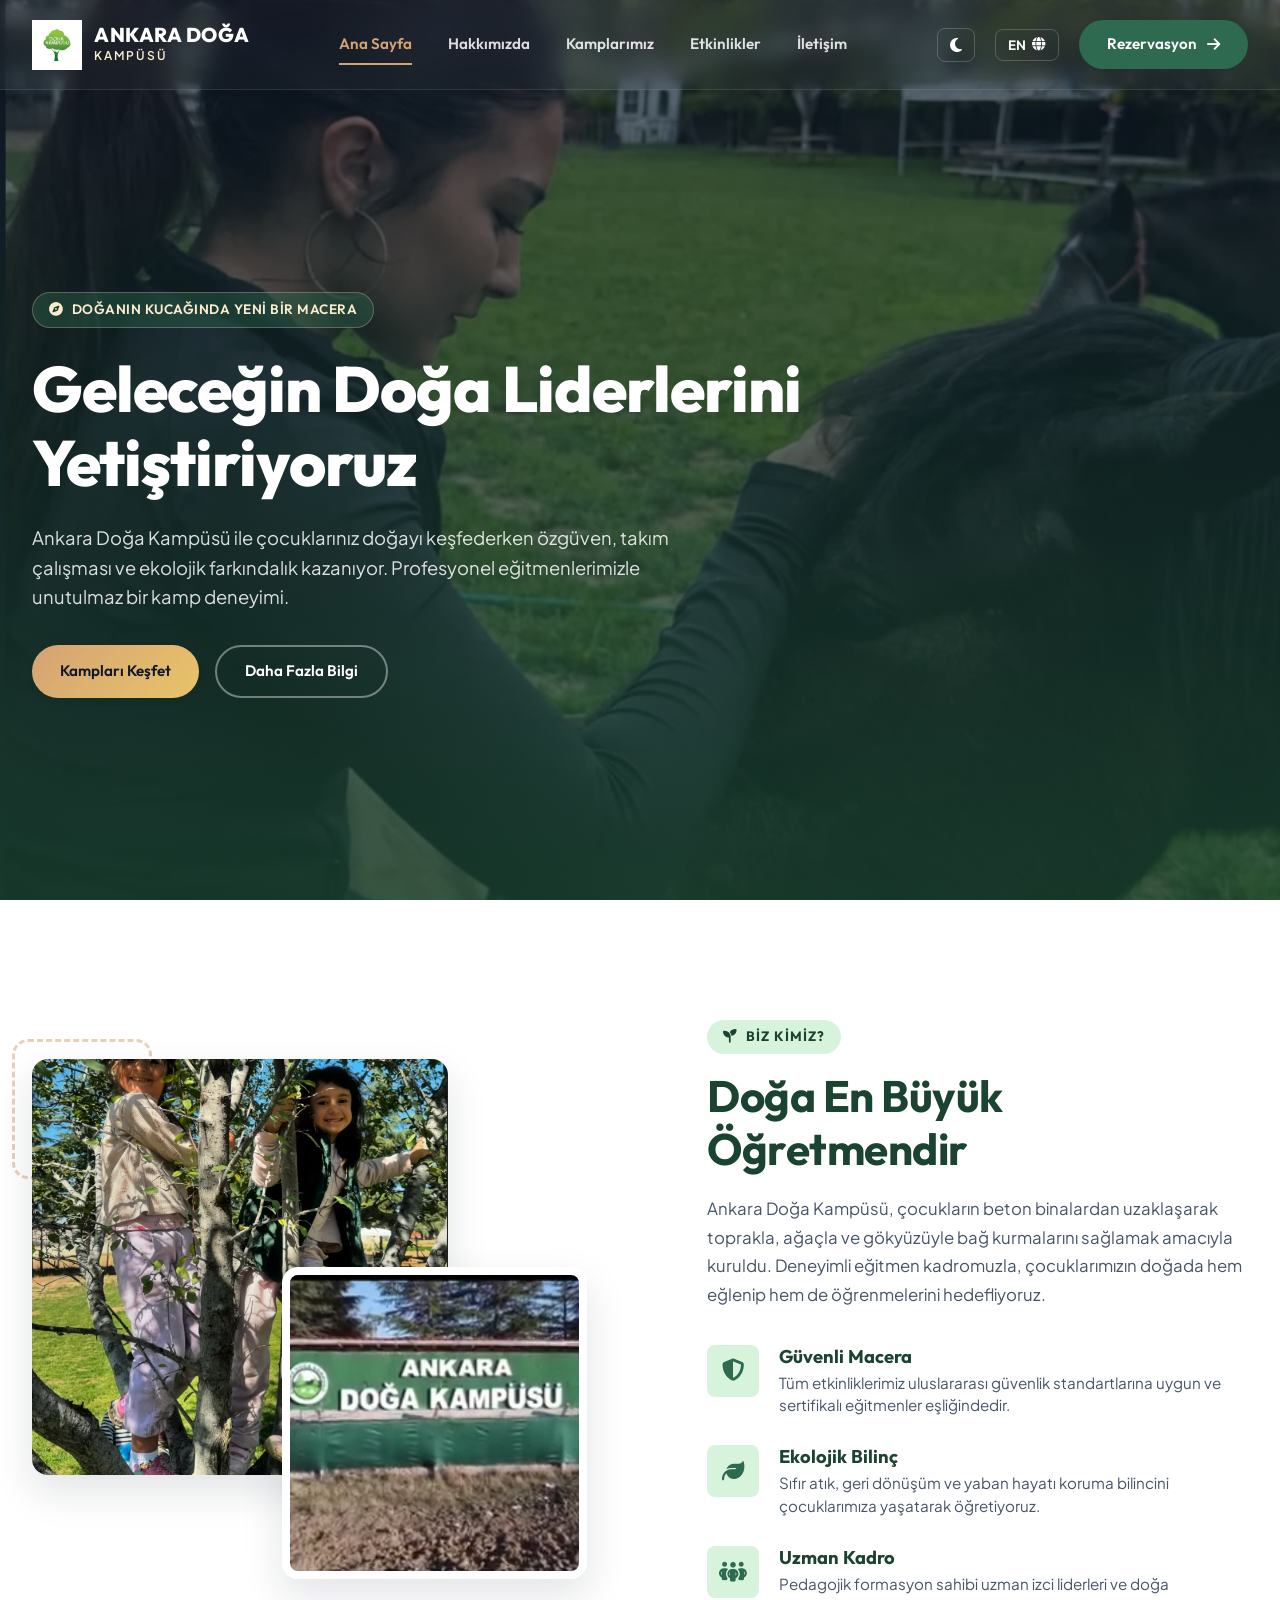
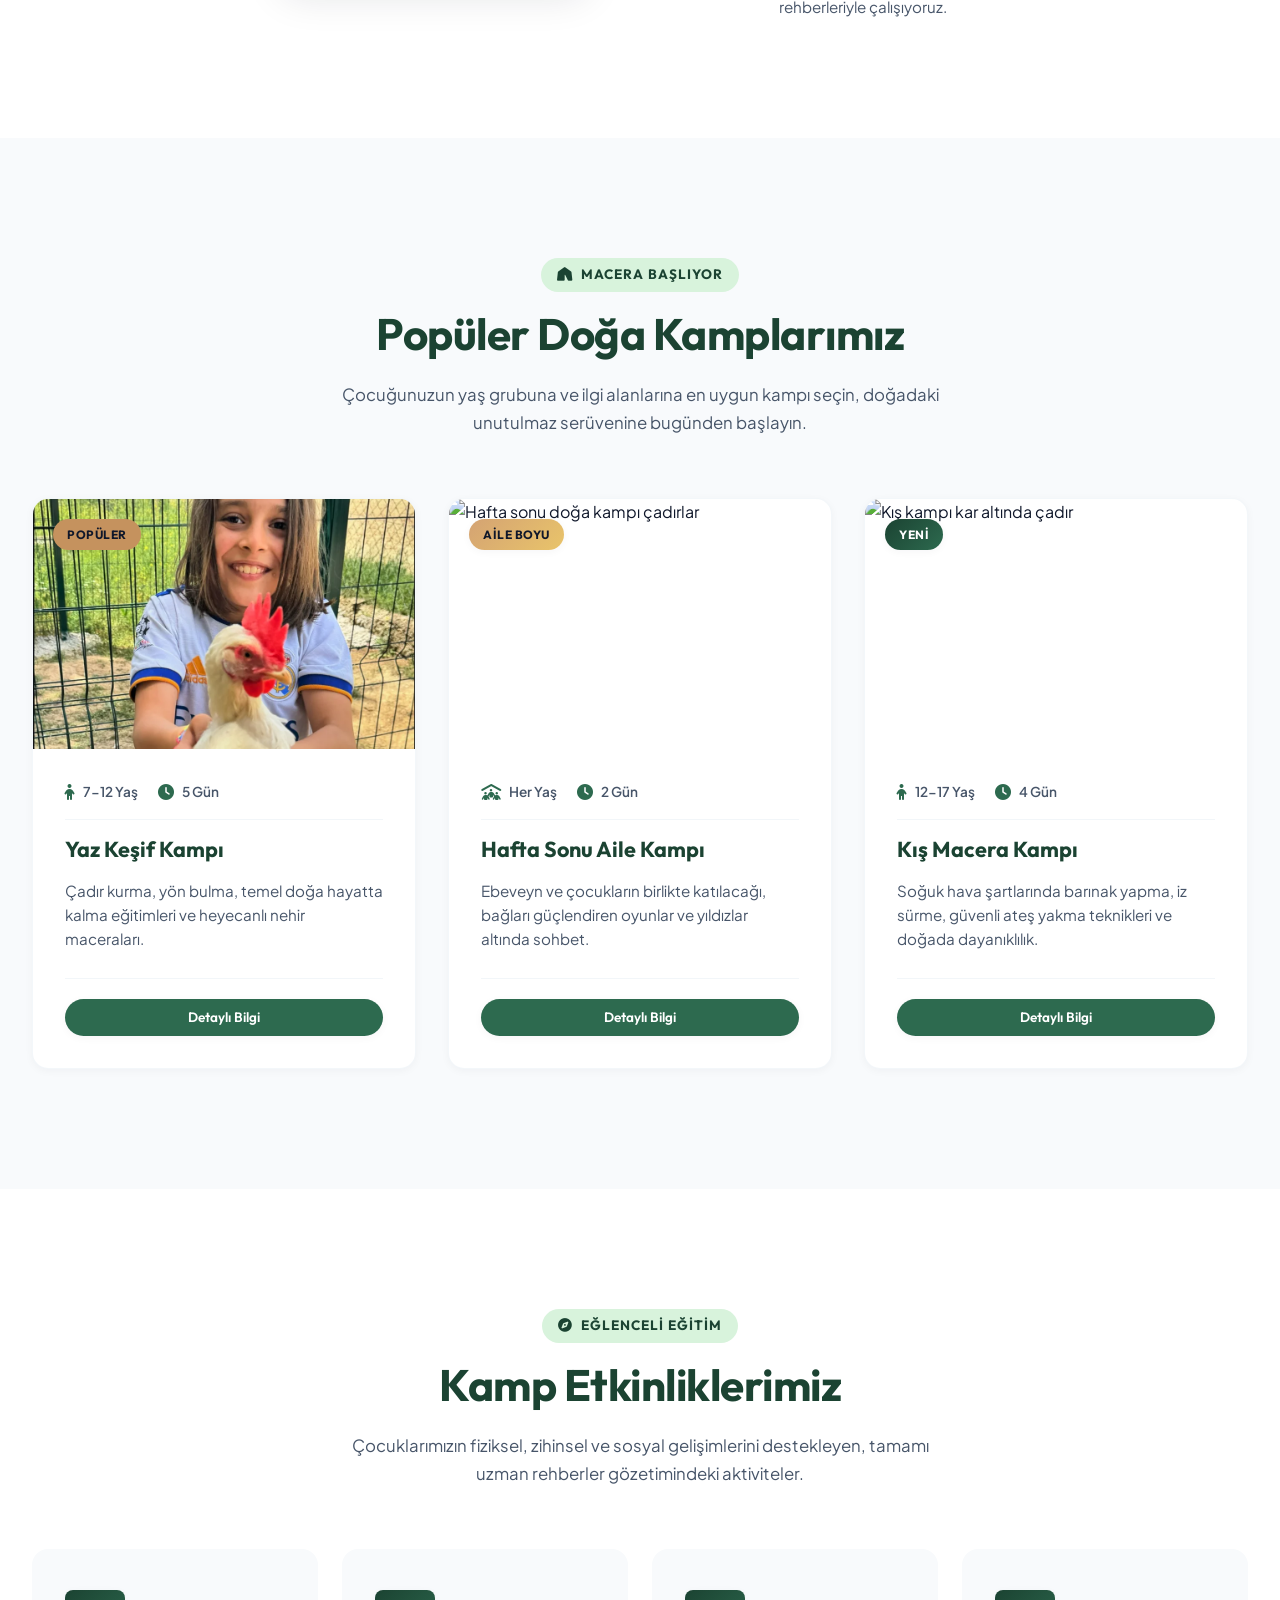
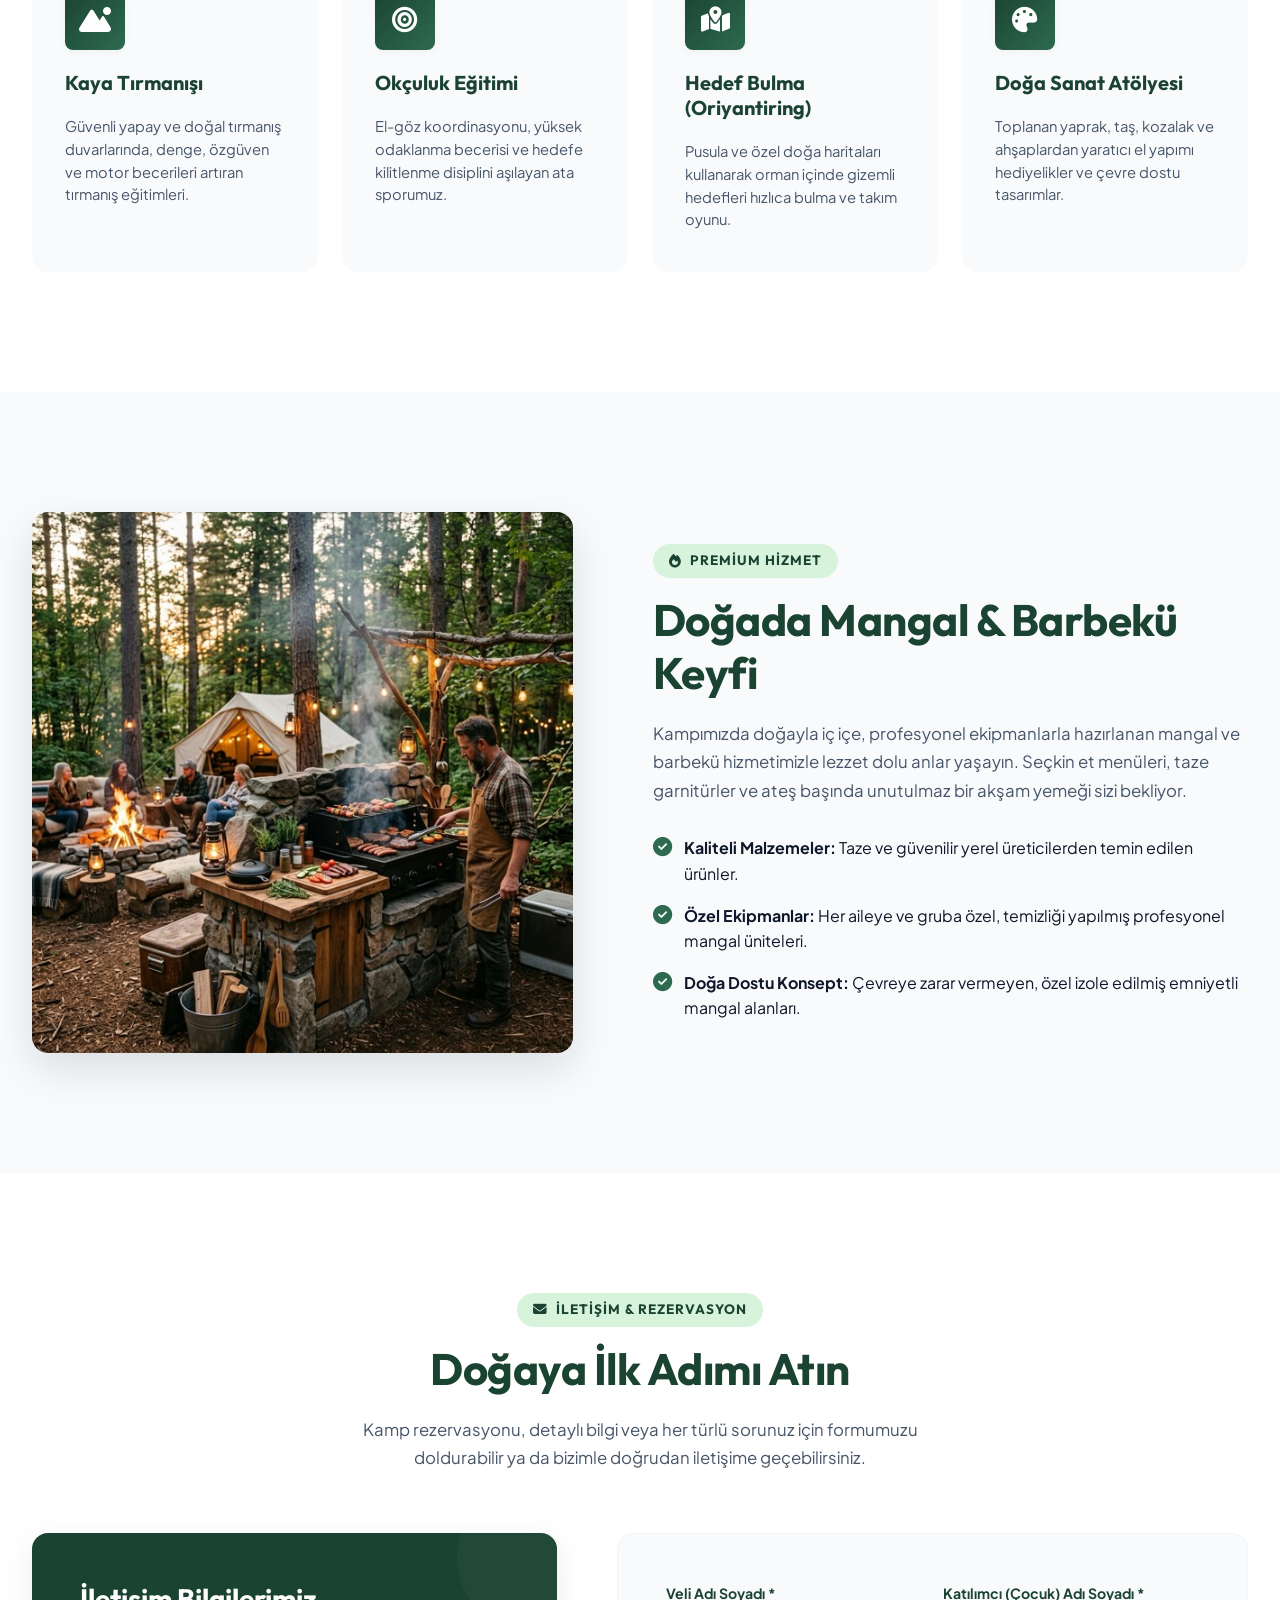
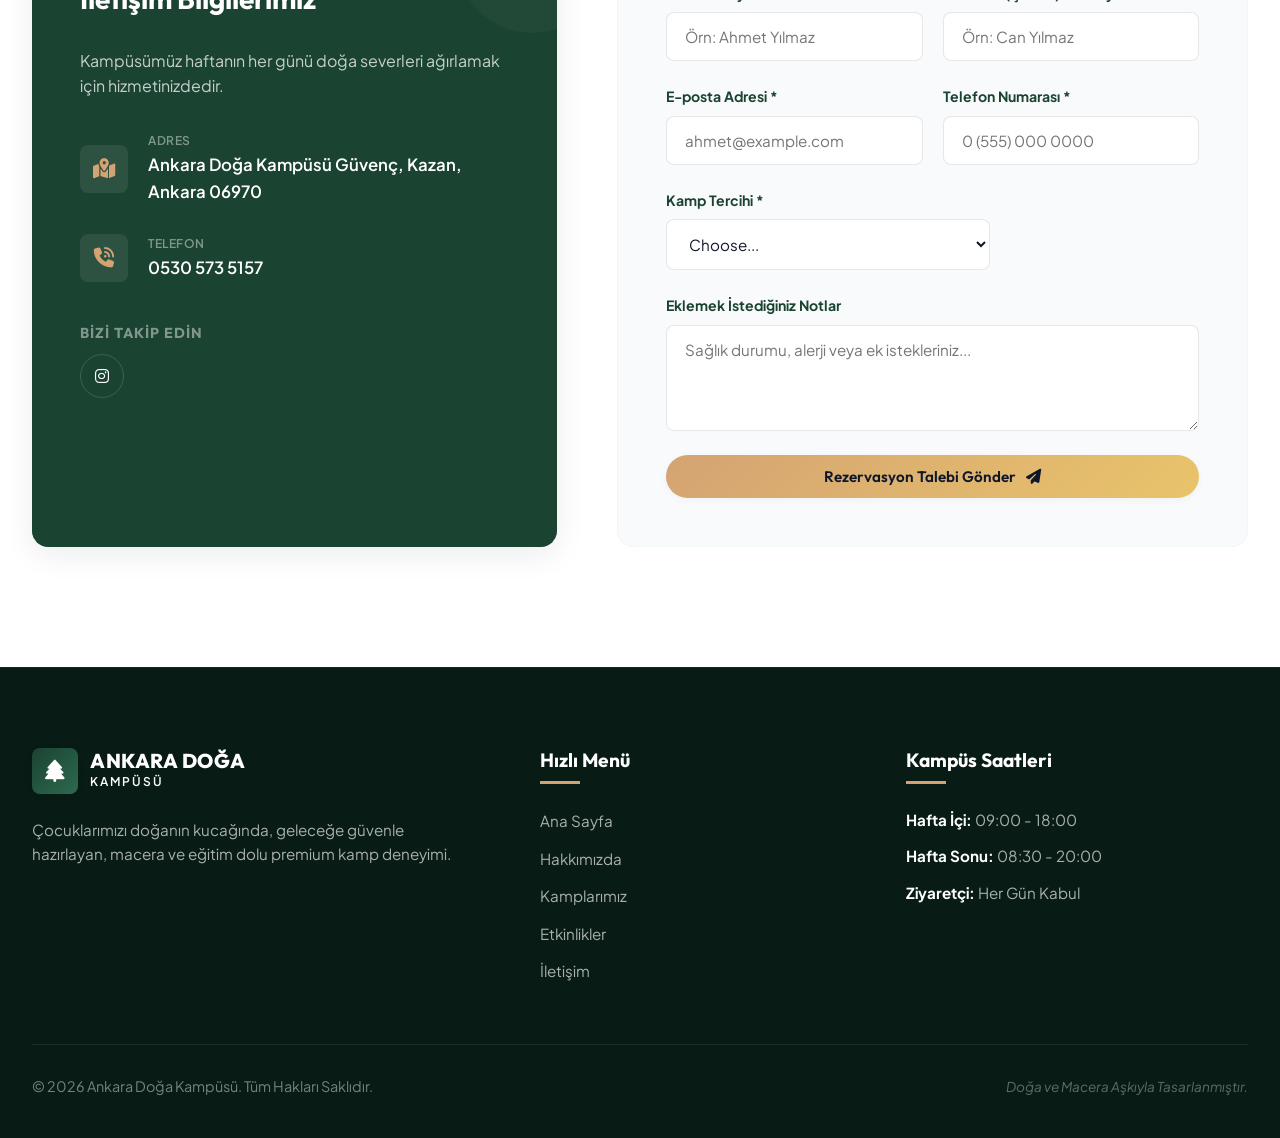
==== index.html @ e2c97460 "perf: render-blocking font/ikon kaynakları asenkron hale getirildi ve görseller optimize edildi" ====
<!DOCTYPE html>
<html lang="tr">
<head>
    <meta charset="UTF-8">
    <meta name="viewport" content="width=device-width, initial-scale=1.0">
    <meta name="description" content="Ankara Doğa Kampüsü - Doğayla iç içe, macera ve eğitim dolu kamp etkinlikleri. Doğa sevgisini keşfedin, unutulmaz anılar biriktirin.">
    
    <!-- Open Graph / Facebook -->
    <meta property="og:type" content="website">
    <meta property="og:url" content="https://ardaberkorak.github.io/ankaradogakampusu/">
    <meta property="og:title" content="Ankara Doğa Kampüsü | Doğanın Kucağında Macera ve Eğitim">
    <meta property="og:description" content="Ankara Doğa Kampüsü - Doğayla iç içe, macera ve eğitim dolu kamp etkinlikleri. Doğa sevgisini keşfedin, unutulmaz anılar biriktirin.">
    <meta property="og:image" content="https://ardaberkorak.github.io/ankaradogakampusu/images/hero-bg.png">

    <!-- Twitter -->
    <meta property="twitter:card" content="summary_large_image">
    <meta property="twitter:url" content="https://ardaberkorak.github.io/ankaradogakampusu/">
    <meta property="twitter:title" content="Ankara Doğa Kampüsü | Doğanın Kucağında Macera ve Eğitim">
    <meta property="twitter:description" content="Ankara Doğa Kampüsü - Doğayla iç içe, macera ve eğitim dolu kamp etkinlikleri. Doğa sevgisini keşfedin, unutulmaz anılar biriktirin.">
    <meta property="twitter:image" content="https://ardaberkorak.github.io/ankaradogakampusu/images/hero-bg.png">

    <title>Ankara Doğa Kampüsü | Doğanın Kucağında Macera ve Eğitim</title>
    <!-- Google Fonts -->
    <link rel="preconnect" href="https://fonts.googleapis.com">
    <link rel="preconnect" href="https://fonts.gstatic.com" crossorigin>
    <link rel="stylesheet" href="https://fonts.googleapis.com/css2?family=Outfit:wght@300;400;500;600;700;800&family=Plus+Jakarta+Sans:wght@300;400;500;600;700&display=swap" media="print" onload="this.media='all'">
    <!-- FontAwesome Icons -->
    <link rel="preconnect" href="https://cdnjs.cloudflare.com" crossorigin>
    <link rel="stylesheet" href="https://cdnjs.cloudflare.com/ajax/libs/font-awesome/6.4.0/css/all.min.css" media="print" onload="this.media='all'">
    <!-- Favicon -->
    <link rel="icon" type="image/png" href="images/image.png">
    <!-- LCP Image Preload -->
    <link rel="preload" href="images/hero-bg.webp" as="image" type="image/webp">
    <!-- Custom CSS -->
    <link rel="stylesheet" href="css/style.css">
    <!-- Custom JS -->
    <script src="js/main.js" defer></script>
</head>
<body>

    <!-- Header / Navigation -->
    <header class="main-header" id="main-header">
        <div class="container header-container">
            <a href="#" class="logo" id="header-logo">
                <img src="images/image.png" alt="Ankara Doğa Kampüsü" width="50" height="50" style="height: 50px; width: 50px;" loading="eager" fetchpriority="high">
                <div class="logo-text">
                    <span class="logo-title">ANKARA DOĞA</span>
                    <span class="logo-subtitle">KAMPÜSÜ</span>
                </div>
            </a>

            <nav class="nav-menu" id="nav-menu">
                <ul class="nav-list">
                    <li class="nav-item">
                        <a href="#home" class="nav-link active">
                            <span data-lang="tr">Ana Sayfa</span>
                            <span data-lang="en">Home</span>
                        </a>
                    </li>
                    <li class="nav-item">
                        <a href="#about" class="nav-link">
                            <span data-lang="tr">Hakkımızda</span>
                            <span data-lang="en">About Us</span>
                        </a>
                    </li>
                    <li class="nav-item">
                        <a href="#camps" class="nav-link">
                            <span data-lang="tr">Kamplarımız</span>
                            <span data-lang="en">Our Camps</span>
                        </a>
                    </li>
                    <li class="nav-item">
                        <a href="#activities" class="nav-link">
                            <span data-lang="tr">Etkinlikler</span>
                            <span data-lang="en">Activities</span>
                        </a>
                    </li>
                    <li class="nav-item">
                        <a href="#contact" class="nav-link">
                            <span data-lang="tr">İletişim</span>
                            <span data-lang="en">Contact</span>
                        </a>
                    </li>
                </ul>
            </nav>

            <div class="header-actions">
                <button class="dark-mode-btn" id="dark-mode-btn" aria-label="Karanlık Mod / Dark Mode">
                    <i class="fa-solid fa-moon" aria-hidden="true"></i>
                </button>
                <button class="lang-switch-btn" id="lang-switch-btn" aria-label="Dili Değiştir / Switch Language">
                    <span class="lang-text">TR</span>
                    <i class="fa-solid fa-globe" aria-hidden="true"></i>
                </button>
                <a href="#booking" class="btn btn-primary btn-header">
                    <span data-lang="tr">Rezervasyon</span>
                    <span data-lang="en">Book Now</span>
                    <i class="fa-solid fa-arrow-right" aria-hidden="true"></i>
                </a>
                <button class="hamburger-btn" id="hamburger-btn" aria-label="Menüyü Aç">
                    <span class="line line-1"></span>
                    <span class="line line-2"></span>
                    <span class="line line-3"></span>
                </button>
            </div>
        </div>
    </header>

    <!-- Mobile Navigation Overlay -->
    <div class="mobile-nav" id="mobile-nav">
        <ul class="mobile-nav-list">
            <li class="mobile-nav-item">
                <a href="#home" class="mobile-nav-link active">
                    <span data-lang="tr">Ana Sayfa</span>
                    <span data-lang="en">Home</span>
                </a>
            </li>
            <li class="mobile-nav-item">
                <a href="#about" class="mobile-nav-link">
                    <span data-lang="tr">Hakkımızda</span>
                    <span data-lang="en">About Us</span>
                </a>
            </li>
            <li class="mobile-nav-item">
                <a href="#camps" class="mobile-nav-link">
                    <span data-lang="tr">Kamplarımız</span>
                    <span data-lang="en">Our Camps</span>
                </a>
            </li>
            <li class="mobile-nav-item">
                <a href="#activities" class="mobile-nav-link">
                    <span data-lang="tr">Etkinlikler</span>
                    <span data-lang="en">Activities</span>
                </a>
            </li>
            <li class="mobile-nav-item">
                <a href="#contact" class="mobile-nav-link">
                    <span data-lang="tr">İletişim</span>
                    <span data-lang="en">Contact</span>
                </a>
            </li>
        </ul>
        <div class="mobile-nav-actions">
            <a href="#booking" class="btn btn-accent btn-full">
                <span data-lang="tr">Rezervasyon Yap</span>
                <span data-lang="en">Book a Spot</span>
            </a>
        </div>
    </div>

    <!-- Hero Section -->
    <section id="home" class="hero-showcase">
        <div class="hero-overlay"></div>
        <div class="container hero-container">
            <div class="hero-content">
                <span class="hero-badge">
                    <i class="fa-solid fa-compass" aria-hidden="true"></i>
                    <span data-lang="tr">Doğanın Kucağında Yeni Bir Macera</span>
                    <span data-lang="en">A New Adventure in the Heart of Nature</span>
                </span>
                <h1 class="hero-title">
                    <span data-lang="tr">Geleceğin Doğa Liderlerini Yetiştiriyoruz</span>
                    <span data-lang="en">Nurturing the Nature Leaders of Tomorrow</span>
                </h1>
                <p class="hero-desc">
                    <span data-lang="tr">Ankara Doğa Kampüsü ile çocuklarınız doğayı keşfederken özgüven, takım çalışması ve ekolojik farkındalık kazanıyor. Profesyonel eğitmenlerimizle unutulmaz bir kamp deneyimi.</span>
                    <span data-lang="en">With Ankara Nature Campus, your children build self-confidence, teamwork, and ecological awareness while exploring nature. An unforgettable experience with certified professional guides.</span>
                </p>
                <div class="hero-buttons">
                    <a href="#camps" class="btn btn-accent">
                        <span data-lang="tr">Kampları Keşfet</span>
                        <span data-lang="en">Explore Camps</span>
                    </a>
                    <a href="#about" class="btn btn-outline">
                        <span data-lang="tr">Daha Fazla Bilgi</span>
                        <span data-lang="en">Learn More</span>
                    </a>
                </div>
            </div>
        </div>
    </section>

    <!-- About Section -->
    <section id="about" class="about-section">
        <div class="container about-container">
            <div class="about-grid">
                <!-- Column 1: Image Mosaic -->
                <div class="about-images-col">
                    <div class="image-mosaic">
                        <div class="mosaic-item main-img-wrapper">
                            <img src="images/about-main.webp" alt="Doğada keşif yapan çocuklar" class="mosaic-img main-img" width="727" height="909" loading="lazy">
                        </div>
                        <div class="mosaic-item sub-img-wrapper">
                            <img src="images/about-sub.webp" alt="Ormanda kamp çadırı" class="mosaic-img sub-img" width="511" height="292" loading="lazy">
                        </div>
                        <div class="deco-box"></div>
                    </div>
                </div>

                <!-- Column 2: Rich Content -->
                <div class="about-content-col">
                    <span class="section-badge">
                        <i class="fa-solid fa-seedling" aria-hidden="true"></i>
                        <span data-lang="tr">Biz Kimiz?</span>
                        <span data-lang="en">Who Are We?</span>
                    </span>
                    <h2 class="section-title">
                        <span data-lang="tr">Doğa En Büyük Öğretmendir</span>
                        <span data-lang="en">Nature is the Greatest Teacher</span>
                    </h2>
                    <p class="section-desc">
                        <span data-lang="tr">Ankara Doğa Kampüsü, çocukların beton binalardan uzaklaşarak toprakla, ağaçla ve gökyüzüyle bağ kurmalarını sağlamak amacıyla kuruldu. Deneyimli eğitmen kadromuzla, çocuklarımızın doğada hem eğlenip hem de öğrenmelerini hedefliyoruz.</span>
                        <span data-lang="en">Ankara Nature Campus was established to enable children to escape concrete buildings and build a deep connection with soil, trees, and the open sky. With our highly experienced instructors, we aim for children to learn and have fun in nature.</span>
                    </p>

                    <!-- Features Grid -->
                    <div class="about-features">
                        <div class="feature-item">
                            <div class="feature-icon">
                                <i class="fa-solid fa-shield-halved" aria-hidden="true"></i>
                            </div>
                            <div class="feature-text">
                                <h3 class="feature-title">
                                    <span data-lang="tr">Güvenli Macera</span>
                                    <span data-lang="en">Safe Adventure</span>
                                </h3>
                                <p class="feature-desc">
                                    <span data-lang="tr">Tüm etkinliklerimiz uluslararası güvenlik standartlarına uygun ve sertifikalı eğitmenler eşliğindedir.</span>
                                    <span data-lang="en">All our activities comply with international safety standards under certified instructors.</span>
                                </p>
                            </div>
                        </div>

                        <div class="feature-item">
                            <div class="feature-icon">
                                <i class="fa-solid fa-leaf" aria-hidden="true"></i>
                            </div>
                            <div class="feature-text">
                                <h3 class="feature-title">
                                    <span data-lang="tr">Ekolojik Bilinç</span>
                                    <span data-lang="en">Eco-Awareness</span>
                                </h3>
                                <p class="feature-desc">
                                    <span data-lang="tr">Sıfır atık, geri dönüşüm ve yaban hayatı koruma bilincini çocuklarımıza yaşatarak öğretiyoruz.</span>
                                    <span data-lang="en">We teach zero waste, recycling, and wildlife protection through hands-on practical lessons.</span>
                                </p>
                            </div>
                        </div>

                        <div class="feature-item">
                            <div class="feature-icon">
                                <i class="fa-solid fa-people-group" aria-hidden="true"></i>
                            </div>
                            <div class="feature-text">
                                <h3 class="feature-title">
                                    <span data-lang="tr">Uzman Kadro</span>
                                    <span data-lang="en">Expert Team</span>
                                </h3>
                                <p class="feature-desc">
                                    <span data-lang="tr">Pedagojik formasyon sahibi uzman izci liderleri ve doğa rehberleriyle çalışıyoruz.</span>
                                    <span data-lang="en">We work with expert scout leaders and nature guides possessing pedagogical training.</span>
                                </p>
                            </div>
                        </div>
                    </div>
                </div>
            </div>
        </div>
    </section>

    <!-- Camps Section -->
    <section id="camps" class="camps-section">
        <div class="container">
            <div class="section-header text-center">
                <span class="section-badge">
                    <i class="fa-solid fa-tent" aria-hidden="true"></i>
                    <span data-lang="tr">Macera Başlıyor</span>
                    <span data-lang="en">Adventure Awaits</span>
                </span>
                <h2 class="section-title">
                    <span data-lang="tr">Popüler Doğa Kamplarımız</span>
                    <span data-lang="en">Our Popular Nature Camps</span>
                </h2>
                <p class="section-desc max-600">
                    <span data-lang="tr">Çocuğunuzun yaş grubuna ve ilgi alanlarına en uygun kampı seçin, doğadaki unutulmaz serüvenine bugünden başlayın.</span>
                    <span data-lang="en">Select the perfect camp suitable for your child's age group and interests, and let their unforgettable wilderness adventure begin today.</span>
                </p>
            </div>

            <div class="camps-grid">
                <!-- Card 1: Yaz Kampı -->
                <div class="camp-card">
                    <div class="camp-img-wrapper">
                        <img src="images/camp-summer.webp" alt="Yaz Kampı Ateş Başında Çocuklar" class="camp-img" width="914" height="913" loading="lazy">
                        <span class="camp-badge">
                            <span data-lang="tr">Popüler</span>
                            <span data-lang="en">Popular</span>
                        </span>
                    </div>
                    <div class="camp-body">
                        <div class="camp-meta">
                            <span class="camp-meta-item">
                                <i class="fa-solid fa-child" aria-hidden="true"></i>
                                <span data-lang="tr">7-12 Yaş</span>
                                <span data-lang="en">Ages 7-12</span>
                            </span>
                            <span class="camp-meta-item">
                                <i class="fa-solid fa-clock" aria-hidden="true"></i>
                                <span data-lang="tr">5 Gün</span>
                                <span data-lang="en">5 Days</span>
                            </span>
                        </div>
                        <h3 class="camp-title">
                            <span data-lang="tr">Yaz Keşif Kampı</span>
                            <span data-lang="en">Summer Discovery Camp</span>
                        </h3>
                        <p class="camp-text">
                            <span data-lang="tr">Çadır kurma, yön bulma, temel doğa hayatta kalma eğitimleri ve heyecanlı nehir maceraları.</span>
                            <span data-lang="en">Pitching tents, navigation, basic survival training, and exciting river adventures in the wild.</span>
                        </p>
                        <div class="camp-footer">
                            <a href="#booking" class="btn btn-primary btn-sm">
                                <span data-lang="tr">Detaylı Bilgi</span>
                                <span data-lang="en">Get Details</span>
                            </a>
                        </div>
                    </div>
                </div>

                <!-- Card 2: Hafta Sonu Aile Kampı -->
                <div class="camp-card">
                    <div class="camp-img-wrapper">
                        <img src="https://images.unsplash.com/photo-1537905569824-f89f14cceb68?auto=format&fit=crop&w=600&q=80" alt="Hafta sonu doğa kampı çadırlar" class="camp-img" width="600" height="400" loading="lazy">
                        <span class="camp-badge bg-accent-tag">
                            <span data-lang="tr">Aile Boyu</span>
                            <span data-lang="en">Family</span>
                        </span>
                    </div>
                    <div class="camp-body">
                        <div class="camp-meta">
                            <span class="camp-meta-item">
                                <i class="fa-solid fa-people-roof" aria-hidden="true"></i>
                                <span data-lang="tr">Her Yaş</span>
                                <span data-lang="en">All Ages</span>
                            </span>
                            <span class="camp-meta-item">
                                <i class="fa-solid fa-clock" aria-hidden="true"></i>
                                <span data-lang="tr">2 Gün</span>
                                <span data-lang="en">2 Days</span>
                            </span>
                        </div>
                        <h3 class="camp-title">
                            <span data-lang="tr">Hafta Sonu Aile Kampı</span>
                            <span data-lang="en">Weekend Family Camp</span>
                        </h3>
                        <p class="camp-text">
                            <span data-lang="tr">Ebeveyn ve çocukların birlikte katılacağı, bağları güçlendiren oyunlar ve yıldızlar altında sohbet.</span>
                            <span data-lang="en">Parent-child shared activities, relationship-strengthening games, and storytelling under the starry sky.</span>
                        </p>
                        <div class="camp-footer">
                            <a href="#booking" class="btn btn-primary btn-sm">
                                <span data-lang="tr">Detaylı Bilgi</span>
                                <span data-lang="en">Get Details</span>
                            </a>
                        </div>
                    </div>
                </div>

                <!-- Card 3: Kış Macera Kampı -->
                <div class="camp-card">
                    <div class="camp-img-wrapper">
                        <img src="https://images.unsplash.com/photo-1482862549707-f63cb32c5fd9?auto=format&fit=crop&w=600&q=80" alt="Kış kampı kar altında çadır" class="camp-img" width="600" height="400" loading="lazy">
                        <span class="camp-badge bg-primary-tag">
                            <span data-lang="tr">Yeni</span>
                            <span data-lang="en">New</span>
                        </span>
                    </div>
                    <div class="camp-body">
                        <div class="camp-meta">
                            <span class="camp-meta-item">
                                <i class="fa-solid fa-child" aria-hidden="true"></i>
                                <span data-lang="tr">12-17 Yaş</span>
                                <span data-lang="en">Ages 12-17</span>
                            </span>
                            <span class="camp-meta-item">
                                <i class="fa-solid fa-clock" aria-hidden="true"></i>
                                <span data-lang="tr">4 Gün</span>
                                <span data-lang="en">4 Days</span>
                            </span>
                        </div>
                        <h3 class="camp-title">
                            <span data-lang="tr">Kış Macera Kampı</span>
                            <span data-lang="en">Winter Adventure Camp</span>
                        </h3>
                        <p class="camp-text">
                            <span data-lang="tr">Soğuk hava şartlarında barınak yapma, iz sürme, güvenli ateş yakma teknikleri ve doğada dayanıklılık.</span>
                            <span data-lang="en">Shelter building in cold weather, tracking, winter firecraft, and wilderness resilience training.</span>
                        </p>
                        <div class="camp-footer">
                            <a href="#booking" class="btn btn-primary btn-sm">
                                <span data-lang="tr">Detaylı Bilgi</span>
                                <span data-lang="en">Get Details</span>
                            </a>
                        </div>
                    </div>
                </div>
            </div>
        </div>
    </section>

    <!-- Activities Section -->
    <section id="activities" class="activities-section">
        <div class="container">
            <div class="section-header text-center">
                <span class="section-badge">
                    <i class="fa-solid fa-compass" aria-hidden="true"></i>
                    <span data-lang="tr">Eğlenceli Eğitim</span>
                    <span data-lang="en">Fun Education</span>
                </span>
                <h2 class="section-title">
                    <span data-lang="tr">Kamp Etkinliklerimiz</span>
                    <span data-lang="en">Our Camp Activities</span>
                </h2>
                <p class="section-desc max-600">
                    <span data-lang="tr">Çocuklarımızın fiziksel, zihinsel ve sosyal gelişimlerini destekleyen, tamamı uzman rehberler gözetimindeki aktiviteler.</span>
                    <span data-lang="en">Activities designed to support physical, mental, and social development of children, all under the guidance of expert leaders.</span>
                </p>
            </div>

            <div class="activities-grid">
                <!-- Activity 1 -->
                <div class="activity-card">
                    <div class="activity-icon">
                        <i class="fa-solid fa-mountain-sun" aria-hidden="true"></i>
                    </div>
                    <h3 class="activity-title">
                        <span data-lang="tr">Kaya Tırmanışı</span>
                        <span data-lang="en">Rock Climbing</span>
                    </h3>
                    <p class="activity-text">
                        <span data-lang="tr">Güvenli yapay ve doğal tırmanış duvarlarında, denge, özgüven ve motor becerileri artıran tırmanış eğitimleri.</span>
                        <span data-lang="en">Climbing trainings on safe artificial and natural rock walls that build balance, self-confidence, and motor skills.</span>
                    </p>
                </div>

                <!-- Activity 2 -->
                <div class="activity-card">
                    <div class="activity-icon">
                        <i class="fa-solid fa-bullseye" aria-hidden="true"></i>
                    </div>
                    <h3 class="activity-title">
                        <span data-lang="tr">Okçuluk Eğitimi</span>
                        <span data-lang="en">Archery Training</span>
                    </h3>
                    <p class="activity-text">
                        <span data-lang="tr">El-göz koordinasyonu, yüksek odaklanma becerisi ve hedefe kilitlenme disiplini aşılayan ata sporumuz.</span>
                        <span data-lang="en">Nurturing eye-hand coordination, peak concentration, and target-focus discipline with our traditional sport.</span>
                    </p>
                </div>

                <!-- Activity 3 -->
                <div class="activity-card">
                    <div class="activity-icon">
                        <i class="fa-solid fa-map-location-dot" aria-hidden="true"></i>
                    </div>
                    <h3 class="activity-title">
                        <span data-lang="tr">Hedef Bulma (Oriyantiring)</span>
                        <span data-lang="en">Orienteering Navigation</span>
                    </h3>
                    <p class="activity-text">
                        <span data-lang="tr">Pusula ve özel doğa haritaları kullanarak orman içinde gizemli hedefleri hızlıca bulma ve takım oyunu.</span>
                        <span data-lang="en">Finding hidden waypoints in the forest quickly using custom topographic maps, compass, and teamwork.</span>
                    </p>
                </div>

                <!-- Activity 4 -->
                <div class="activity-card">
                    <div class="activity-icon">
                        <i class="fa-solid fa-palette" aria-hidden="true"></i>
                    </div>
                    <h3 class="activity-title">
                        <span data-lang="tr">Doğa Sanat Atölyesi</span>
                        <span data-lang="en">Nature Art Studio</span>
                    </h3>
                    <p class="activity-text">
                        <span data-lang="tr">Toplanan yaprak, taş, kozalak ve ahşaplardan yaratıcı el yapımı hediyelikler ve çevre dostu tasarımlar.</span>
                        <span data-lang="en">Creating beautiful and environmentally friendly designs from collected leaves, stones, twigs, and wood pieces.</span>
                    </p>
                </div>
            </div>
        </div>
    </section>

    <!-- BBQ Section -->
    <section id="bbq" class="bbq-section">
        <div class="container bbq-container">
            <div class="bbq-grid">
                <!-- Column 1: Image -->
                <div class="bbq-image-col">
                    <div class="bbq-image-wrapper">
                        <img src="images/mangal-hizmeti.jpg" alt="Doğada Mangal Keyfi" class="bbq-img" width="600" height="600" loading="lazy">
                    </div>
                </div>

                <!-- Column 2: Content -->
                <div class="bbq-content-col">
                    <span class="section-badge">
                        <i class="fa-solid fa-fire" aria-hidden="true"></i>
                        <span data-lang="tr">Premium Hizmet</span>
                        <span data-lang="en">Premium Service</span>
                    </span>
                    <h2 class="section-title">
                        <span data-lang="tr">Doğada Mangal & Barbekü Keyfi</span>
                        <span data-lang="en">Barbecue & Grill in Nature</span>
                    </h2>
                    <p class="section-desc">
                        <span data-lang="tr">Kampımızda doğayla iç içe, profesyonel ekipmanlarla hazırlanan mangal ve barbekü hizmetimizle lezzet dolu anlar yaşayın. Seçkin et menüleri, taze garnitürler ve ateş başında unutulmaz bir akşam yemeği sizi bekliyor.</span>
                        <span data-lang="en">Experience delicious moments in our camp with our barbecue service prepared with professional equipment in touch with nature. Premium meat menus, fresh side dishes, and an unforgettable dinner by the campfire await you.</span>
                    </p>

                    <div class="bbq-features">
                        <div class="bbq-feature-item">
                            <i class="fa-solid fa-circle-check" aria-hidden="true"></i>
                            <span>
                                <strong data-lang="tr">Kaliteli Malzemeler:</strong>
                                <span data-lang="tr"> Taze ve güvenilir yerel üreticilerden temin edilen ürünler.</span>
                                <strong data-lang="en">Premium Ingredients:</strong>
                                <span data-lang="en"> Products sourced from fresh and trusted local producers.</span>
                            </span>
                        </div>
                        <div class="bbq-feature-item">
                            <i class="fa-solid fa-circle-check" aria-hidden="true"></i>
                            <span>
                                <strong data-lang="tr">Özel Ekipmanlar:</strong>
                                <span data-lang="tr"> Her aileye ve gruba özel, temizliği yapılmış profesyonel mangal üniteleri.</span>
                                <strong data-lang="en">Professional Equipment:</strong>
                                <span data-lang="en"> Cleaned, professional barbecue units special for each family/group.</span>
                            </span>
                        </div>
                        <div class="bbq-feature-item">
                            <i class="fa-solid fa-circle-check" aria-hidden="true"></i>
                            <span>
                                <strong data-lang="tr">Doğa Dostu Konsept:</strong>
                                <span data-lang="tr"> Çevreye zarar vermeyen, özel izole edilmiş emniyetli mangal alanları.</span>
                                <strong data-lang="en">Eco-Friendly Concept:</strong>
                                <span data-lang="en"> Environmentally friendly, specially isolated and safe barbecue areas.</span>
                            </span>
                        </div>
                    </div>
                </div>
            </div>
        </div>
    </section>

    <!-- Contact / Booking Section -->
    <section id="contact" class="contact-section">
        <div class="container">
            <div class="section-header text-center">
                <span class="section-badge">
                    <i class="fa-solid fa-envelope" aria-hidden="true"></i>
                    <span data-lang="tr">İletişim & Rezervasyon</span>
                    <span data-lang="en">Contact & Booking</span>
                </span>
                <h2 class="section-title">
                    <span data-lang="tr">Doğaya İlk Adımı Atın</span>
                    <span data-lang="en">Take Your First Step Into Nature</span>
                </h2>
                <p class="section-desc max-600">
                    <span data-lang="tr">Kamp rezervasyonu, detaylı bilgi veya her türlü sorunuz için formumuzu doldurabilir ya da bizimle doğrudan iletişime geçebilirsiniz.</span>
                    <span data-lang="en">Fill out our form for camp booking, detailed inquiries, or any questions, or reach out to us directly.</span>
                </p>
            </div>

            <div class="contact-grid" id="booking">
                <!-- Column 1: Info Box -->
                <div class="contact-info-col">
                    <div class="info-card">
                        <h3 class="info-card-title">
                            <span data-lang="tr">İletişim Bilgilerimiz</span>
                            <span data-lang="en">Contact Information</span>
                        </h3>
                        <p class="info-card-desc">
                            <span data-lang="tr">Kampüsümüz haftanın her günü doğa severleri ağırlamak için hizmetinizdedir.</span>
                            <span data-lang="en">Our campus is open every day of the week to welcome nature lovers.</span>
                        </p>

                        <div class="info-list">
                            <div class="info-item">
                                <div class="info-icon">
                                    <i class="fa-solid fa-map-location-dot" aria-hidden="true"></i>
                                </div>
                                <div class="info-text">
                                    <span class="info-label">
                                        <span data-lang="tr">Adres</span>
                                        <span data-lang="en">Address</span>
                                    </span>
                                    <span class="info-value">Ankara Doğa Kampüsü Güvenç, Kazan, Ankara 06970</span>
                                </div>
                            </div>

                            <div class="info-item">
                                <div class="info-icon">
                                    <i class="fa-solid fa-phone-volume" aria-hidden="true"></i>
                                </div>
                                <div class="info-text">
                                    <span class="info-label">
                                        <span data-lang="tr">Telefon</span>
                                        <span data-lang="en">Phone</span>
                                    </span>
                                    <a href="tel:+905305735157" class="info-value">0530 573 5157</a>
                                </div>
                            </div>
                        </div>

                        <!-- Social Media -->
                        <div class="social-links-wrapper">
                            <h4 class="social-title">
                                <span data-lang="tr">Bizi Takip Edin</span>
                                <span data-lang="en">Follow Us</span>
                            </h4>
                            <div class="social-links">
                                <a href="https://www.instagram.com/ankaradogakampusu" target="_blank" rel="noopener noreferrer" class="social-link" aria-label="Instagram"><i class="fa-brands fa-instagram" aria-hidden="true"></i></a>
                            </div>
                        </div>
                    </div>
                </div>

                <!-- Column 2: Working Web3Forms / Formspree Form -->
                <div class="contact-form-col">
                    <form action="https://formspree.io/f/mdajjwow" method="POST" class="booking-form" id="booking-form">
                        <!-- Formspree Redirect to Success Page -->
                        <input type="hidden" name="_next" value="https://ardaberkorak.github.io/ankaradogakampusu/success.html">
                        
                        <div class="form-row">
                            <div class="form-group">
                                <label for="parent_name">
                                    <span data-lang="tr">Veli Adı Soyadı *</span>
                                    <span data-lang="en">Parent's Full Name *</span>
                                </label>
                                <input type="text" id="parent_name" name="parent_name" required placeholder="Örn: Ahmet Yılmaz">
                            </div>
                            <div class="form-group">
                                <label for="child_name">
                                    <span data-lang="tr">Katılımcı (Çocuk) Adı Soyadı *</span>
                                    <span data-lang="en">Participant (Child) Name *</span>
                                </label>
                                <input type="text" id="child_name" name="child_name" required placeholder="Örn: Can Yılmaz">
                            </div>
                        </div>

                        <div class="form-row">
                            <div class="form-group">
                                <label for="email">
                                    <span data-lang="tr">E-posta Adresi *</span>
                                    <span data-lang="en">Email Address *</span>
                                </label>
                                <input type="email" id="email" name="email" required placeholder="ahmet@example.com">
                            </div>
                            <div class="form-group">
                                <label for="phone">
                                    <span data-lang="tr">Telefon Numarası *</span>
                                    <span data-lang="en">Phone Number *</span>
                                </label>
                                <input type="tel" id="phone" name="phone" required placeholder="0 (555) 000 0000">
                            </div>
                        </div>

                        <div class="form-row">
                            <div class="form-group">
                                <label for="camp_select">
                                    <span data-lang="tr">Kamp Tercihi *</span>
                                    <span data-lang="en">Select Camp *</span>
                                </label>
                                <select id="camp_select" name="camp_select" required>
                                    <option value="" disabled selected data-lang="tr">Seçiniz...</option>
                                    <option value="" disabled selected data-lang="en">Choose...</option>
                                    <option value="yaz-kampi" data-lang="tr">Yaz Keşif Kampı (7-12 Yaş)</option>
                                    <option value="yaz-kampi" data-lang="en">Summer Discovery Camp (Ages 7-12)</option>
                                    <option value="aile-kampi" data-lang="tr">Hafta Sonu Aile Kampı (Her Yaş)</option>
                                    <option value="aile-kampi" data-lang="en">Weekend Family Camp (All Ages)</option>
                                    <option value="kis-kampi" data-lang="tr">Kış Macera Kampı (12-17 Yaş)</option>
                                    <option value="kis-kampi" data-lang="en">Winter Adventure Camp (Ages 12-17)</option>
                                    <option value="mangal-hizmeti" data-lang="tr">Mangal & Barbekü Hizmeti</option>
                                    <option value="mangal-hizmeti" data-lang="en">Barbecue & Grill Service</option>
                                </select>
                            </div>
                        </div>

                        <div class="form-group">
                            <label for="message">
                                <span data-lang="tr">Eklemek İstediğiniz Notlar</span>
                                <span data-lang="en">Additional Notes</span>
                            </label>
                            <textarea id="message" name="message" rows="4" placeholder="Sağlık durumu, alerji veya ek istekleriniz..."></textarea>
                        </div>

                        <button type="submit" class="btn btn-accent btn-full">
                            <span data-lang="tr">Rezervasyon Talebi Gönder</span>
                            <span data-lang="en">Submit Booking Request</span>
                            <i class="fa-solid fa-paper-plane" aria-hidden="true"></i>
                        </button>
                    </form>
                </div>
            </div>
        </div>
    </section>

    <!-- Footer -->
    <footer class="main-footer">
        <div class="container footer-container">
            <div class="footer-grid">
                <!-- Col 1: About -->
                <div class="footer-col brand-col">
                    <a href="#" class="logo footer-logo">
                        <div class="logo-icon">
                            <i class="fa-solid fa-tree" aria-hidden="true"></i>
                        </div>
                        <div class="logo-text">
                            <span class="logo-title">ANKARA DOĞA</span>
                            <span class="logo-subtitle">KAMPÜSÜ</span>
                        </div>
                    </a>
                    <p class="footer-desc">
                        <span data-lang="tr">Çocuklarımızı doğanın kucağında, geleceğe güvenle hazırlayan, macera ve eğitim dolu premium kamp deneyimi.</span>
                        <span data-lang="en">Premium camp experience filled with adventure and education, preparing children for the future in the heart of nature.</span>
                    </p>
                </div>

                <!-- Col 2: Navigation -->
                <div class="footer-col links-col">
                    <h4 class="footer-title">
                        <span data-lang="tr">Hızlı Menü</span>
                        <span data-lang="en">Quick Links</span>
                    </h4>
                    <ul class="footer-links">
                        <li><a href="#home"><span data-lang="tr">Ana Sayfa</span><span data-lang="en">Home</span></a></li>
                        <li><a href="#about"><span data-lang="tr">Hakkımızda</span><span data-lang="en">About Us</span></a></li>
                        <li><a href="#camps"><span data-lang="tr">Kamplarımız</span><span data-lang="en">Our Camps</span></a></li>
                        <li><a href="#activities"><span data-lang="tr">Etkinlikler</span><span data-lang="en">Activities</span></a></li>
                        <li><a href="#contact"><span data-lang="tr">İletişim</span><span data-lang="en">Contact</span></a></li>
                    </ul>
                </div>

                <!-- Col 3: Working Hours Info -->
                <div class="footer-col credits-col">
                    <h4 class="footer-title">
                        <span data-lang="tr">Kampüs Saatleri</span>
                        <span data-lang="en">Working Hours</span>
                    </h4>
                    <ul class="footer-info-list">
                        <li>
                            <strong>
                                <span data-lang="tr">Hafta İçi:</span>
                                <span data-lang="en">Weekdays:</span>
                            </strong> 
                            09:00 - 18:00
                        </li>
                        <li>
                            <strong>
                                <span data-lang="tr">Hafta Sonu:</span>
                                <span data-lang="en">Weekends:</span>
                            </strong> 
                            08:30 - 20:00
                        </li>
                        <li>
                            <strong>
                                <span data-lang="tr">Ziyaretçi:</span>
                                <span data-lang="en">Visitors:</span>
                            </strong> 
                            <span data-lang="tr">Her Gün Kabul</span>
                            <span data-lang="en">Open Every Day</span>
                        </li>
                    </ul>
                </div>
            </div>

            <div class="footer-bottom">
                <p class="copyright-text">
                    &copy; 2026 Ankara Doğa Kampüsü. 
                    <span data-lang="tr">Tüm Hakları Saklıdır.</span>
                    <span data-lang="en">All Rights Reserved.</span>
                </p>
                <p class="academic-note">
                    <span data-lang="tr">Doğa ve Macera Aşkıyla Tasarlanmıştır.</span>
                    <span data-lang="en">Crafted with Love for Nature & Adventure.</span>
                </p>
            </div>
        </div>
    </footer>

</body>
</html>
---- css/style.css ----
/* ==========================================================================
   ANKARA DOĞA KAMPÜSÜ - PREMIUM MODERN STYLE SHEET
   ========================================================================== */

/* --- DESIGN SYSTEM & CSS VARIABLES --- */
:root {
    /* Color Palette */
    --primary: #1b4332;       /* Deep Forest Green */
    --primary-light: #2d6a4f; /* Emerald Green */
    --primary-ultra-light: #d8f3dc; /* Soft Mint Green */
    --accent: #d4a373;        /* Warm Sand Gold */
    --accent-light: #faedcd;  /* Creamy Sand */
    --accent-hover: #c5925e;  /* Darker Gold */
    --text-dark: #0f172a;     /* Slate Dark (900) */
    --text-muted: #475569;    /* Slate Muted (600) */
    --bg-light: #f8fafc;      /* Pure Soft White/Grey */
    --white: #ffffff;
    --black: #000000;

    /* Fonts */
    --font-heading: 'Outfit', sans-serif;
    --font-body: 'Plus Jakarta Sans', sans-serif;

    /* Gradients */
    --grad-primary: linear-gradient(135deg, #1b4332 0%, #2d6a4f 100%);
    --grad-accent: linear-gradient(135deg, #d4a373 0%, #e9c46a 100%);
    --grad-glass: linear-gradient(135deg, rgba(255, 255, 255, 0.08) 0%, rgba(255, 255, 255, 0.03) 100%);
    --grad-dark: linear-gradient(180deg, rgba(15, 23, 42, 0.95) 0%, rgba(15, 23, 42, 0.98) 100%);

    /* Shadows */
    --shadow-sm: 0 2px 8px rgba(15, 23, 42, 0.04);
    --shadow-md: 0 8px 30px rgba(15, 23, 42, 0.08);
    --shadow-lg: 0 16px 40px rgba(15, 23, 42, 0.12);
    --shadow-glow: 0 0 20px rgba(45, 106, 79, 0.25);

    /* Border Radius */
    --radius-sm: 8px;
    --radius-md: 16px;
    --radius-lg: 24px;
    --radius-full: 9999px;

    /* Layout & Transitions */
    --header-height: 90px;
    --header-height-scrolled: 75px;
    --transition-fast: 0.25s cubic-bezier(0.4, 0, 0.2, 1);
    --transition-smooth: 0.4s cubic-bezier(0.4, 0, 0.2, 1);
}

/* --- RESET & BASE STYLES --- */
*, *::before, *::after {
    box-sizing: border-box;
    margin: 0;
    padding: 0;
}

html {
    scroll-behavior: smooth;
    font-size: 16px;
    -webkit-font-smoothing: antialiased;
    -moz-osx-font-smoothing: grayscale;
}

body {
    font-family: var(--font-body);
    background-color: var(--bg-light);
    color: var(--text-dark);
    line-height: 1.6;
    overflow-x: hidden;
}

h1, h2, h3, h4, h5, h6 {
    font-family: var(--font-heading);
    font-weight: 700;
    line-height: 1.25;
}

a {
    text-decoration: none;
    color: inherit;
    transition: var(--transition-fast);
}

ul {
    list-style: none;
}

img {
    max-width: 100%;
    height: auto;
    display: block;
}

/* --- GLOBAL UTILITIES --- */
.container {
    width: 100%;
    max-width: 1280px;
    margin: 0 auto;
    padding: 0 32px;
}

@media (max-width: 768px) {
    .container {
        padding: 0 20px;
    }
}

/* Button System */
.btn {
    display: inline-flex;
    align-items: center;
    justify-content: center;
    gap: 10px;
    font-family: var(--font-heading);
    font-weight: 600;
    font-size: 0.95rem;
    padding: 12px 28px;
    border-radius: var(--radius-full);
    border: none;
    cursor: pointer;
    transition: var(--transition-smooth);
    position: relative;
    overflow: hidden;
    z-index: 1;
}

.btn::before {
    content: '';
    position: absolute;
    top: 0;
    left: 0;
    width: 100%;
    height: 100%;
    background: rgba(255, 255, 255, 0.15);
    transform: scaleX(0);
    transform-origin: right;
    transition: transform var(--transition-smooth);
    z-index: -1;
}

.btn:hover::before {
    transform: scaleX(1);
    transform-origin: left;
}

.btn-primary {
    background-color: var(--primary-light);
    color: var(--white);
    box-shadow: var(--shadow-sm);
}

.btn-primary:hover {
    background-color: var(--primary);
    box-shadow: var(--shadow-glow);
    transform: translateY(-2px);
}

.btn-accent {
    background: var(--grad-accent);
    color: var(--text-dark);
    box-shadow: var(--shadow-sm);
}

.btn-accent:hover {
    transform: translateY(-2px);
    box-shadow: 0 10px 20px rgba(212, 163, 115, 0.3);
}

/* --- MULTILINGUAL SYSTEM --- */
body.lang-tr [data-lang="en"] {
    display: none !important;
}
body.lang-en [data-lang="tr"] {
    display: none !important;
}

.lang-switch-btn {
    background: transparent;
    border: 1px solid rgba(255, 255, 255, 0.2);
    color: var(--white);
    padding: 6px 12px;
    border-radius: var(--radius-sm);
    cursor: pointer;
    font-family: var(--font-heading);
    font-weight: 600;
    font-size: 0.85rem;
    display: inline-flex;
    align-items: center;
    gap: 6px;
    transition: var(--transition-fast);
}

.main-header.scrolled .lang-switch-btn {
    border-color: rgba(15, 23, 42, 0.15);
    color: var(--text-dark);
}

.lang-switch-btn:hover {
    background-color: rgba(255, 255, 255, 0.1);
    border-color: var(--accent);
    color: var(--accent);
}

.main-header.scrolled .lang-switch-btn:hover {
    background-color: rgba(15, 23, 42, 0.05);
    border-color: var(--primary-light);
    color: var(--primary-light);
}

/* --- HEADER STYLES --- */
.main-header {
    position: fixed;
    top: 0;
    left: 0;
    width: 100%;
    height: var(--header-height);
    display: flex;
    align-items: center;
    z-index: 1000;
    transition: all var(--transition-smooth);
}

/* Initial Transparent Header State */
.main-header:not(.scrolled) {
    background-color: rgba(255, 255, 255, 0.03);
    backdrop-filter: blur(10px);
    -webkit-backdrop-filter: blur(10px);
    border-bottom: 1px solid rgba(255, 255, 255, 0.1);
}

.main-header:not(.scrolled) .logo-title {
    color: var(--white);
}

.main-header:not(.scrolled) .logo-subtitle {
    color: var(--accent-light);
}

.main-header:not(.scrolled) .nav-link {
    color: rgba(255, 255, 255, 0.85);
}

.main-header:not(.scrolled) .nav-link:hover,
.main-header:not(.scrolled) .nav-link.active {
    color: var(--accent);
}

.main-header:not(.scrolled) .hamburger-btn .line {
    background-color: var(--white);
}

/* Scrolled Header State */
.main-header.scrolled {
    height: var(--header-height-scrolled);
    background-color: rgba(255, 255, 255, 0.9);
    backdrop-filter: blur(20px);
    -webkit-backdrop-filter: blur(20px);
    box-shadow: var(--shadow-md);
    border-bottom: 1px solid rgba(241, 245, 249, 0.8);
}

.main-header.scrolled .logo-title {
    color: var(--primary);
}

.main-header.scrolled .logo-subtitle {
    color: var(--accent);
}

.main-header.scrolled .nav-link {
    color: var(--text-muted);
}

.main-header.scrolled .nav-link:hover,
.main-header.scrolled .nav-link.active {
    color: var(--primary-light);
}

.main-header.scrolled .hamburger-btn .line {
    background-color: var(--primary);
}

/* Header Container & Flexbox */
.header-container {
    display: flex;
    justify-content: space-between;
    align-items: center;
    width: 100%;
}

/* Logo Styling */
.logo {
    display: flex;
    align-items: center;
    gap: 12px;
}

.logo-icon {
    width: 46px;
    height: 46px;
    background: var(--grad-primary);
    border-radius: var(--radius-sm);
    display: flex;
    align-items: center;
    justify-content: center;
    color: var(--white);
    font-size: 1.4rem;
    box-shadow: var(--shadow-sm);
    transition: var(--transition-smooth);
}

.logo:hover .logo-icon {
    transform: rotate(15deg) scale(1.08);
}

.logo-text {
    display: flex;
    flex-direction: column;
}

.logo-title {
    font-family: var(--font-heading);
    font-weight: 800;
    font-size: 1.25rem;
    letter-spacing: 0.5px;
    line-height: 1.1;
    transition: var(--transition-fast);
}

.logo-subtitle {
    font-family: var(--font-body);
    font-weight: 600;
    font-size: 0.75rem;
    letter-spacing: 2px;
    transition: var(--transition-fast);
}

/* Desktop Navigation Menu */
.nav-menu {
    display: flex;
    align-items: center;
}

.nav-list {
    display: flex;
    gap: 36px;
}

.nav-item {
    position: relative;
}

.nav-link {
    font-family: var(--font-heading);
    font-weight: 600;
    font-size: 0.95rem;
    padding: 8px 0;
    display: block;
    position: relative;
}

.nav-link::after {
    content: '';
    position: absolute;
    bottom: 0;
    left: 0;
    width: 100%;
    height: 2px;
    background-color: currentColor;
    transform: scaleX(0);
    transform-origin: right;
    transition: transform var(--transition-fast);
}

.nav-link:hover::after,
.nav-link.active::after {
    transform: scaleX(1);
    transform-origin: left;
}

/* Header Actions */
.header-actions {
    display: flex;
    align-items: center;
    gap: 20px;
}

/* Hamburger Button */
.hamburger-btn {
    display: none;
    flex-direction: column;
    justify-content: space-between;
    width: 26px;
    height: 18px;
    background: none;
    border: none;
    cursor: pointer;
    z-index: 1010;
}

.hamburger-btn .line {
    width: 100%;
    height: 2px;
    border-radius: 4px;
    transition: all var(--transition-smooth);
}

/* Hamburger Active States */
.hamburger-btn.active .line-1 {
    transform: translateY(8px) rotate(45deg);
}

.hamburger-btn.active .line-2 {
    opacity: 0;
    transform: translateX(-10px);
}

.hamburger-btn.active .line-3 {
    transform: translateY(-8px) rotate(-45deg);
}

/* --- MOBILE NAVIGATION OVERLAY --- */
.mobile-nav {
    position: fixed;
    top: 0;
    right: -100%;
    width: 100%;
    height: 100vh;
    background: var(--grad-dark);
    backdrop-filter: blur(20px);
    -webkit-backdrop-filter: blur(20px);
    z-index: 999;
    display: flex;
    flex-direction: column;
    justify-content: center;
    align-items: center;
    gap: 40px;
    padding: 40px;
    transition: right var(--transition-smooth);
}

.mobile-nav.active {
    right: 0;
}

.mobile-nav-list {
    display: flex;
    flex-direction: column;
    align-items: center;
    gap: 24px;
}

.mobile-nav-link {
    font-family: var(--font-heading);
    font-size: 1.8rem;
    font-weight: 700;
    color: rgba(255, 255, 255, 0.9);
    letter-spacing: 1px;
}

.mobile-nav-link:hover,
.mobile-nav-link.active {
    color: var(--accent);
    transform: scale(1.05);
}

.mobile-nav-actions {
    width: 100%;
    max-width: 280px;
}

.btn-full {
    width: 100%;
}

/* --- RESPONSIVE MEDIA QUERIES --- */
@media (max-width: 1024px) {
    .nav-list {
        gap: 20px;
    }
}

@media (max-width: 900px) {
    .nav-menu {
        display: none;
    }
    
    .btn-header {
        display: none;
    }

    .hamburger-btn {
        display: flex;
    }
}

/* --- HERO SHOWCASE --- */
.hero-showcase {
    position: relative;
    width: 100%;
    min-height: 100vh;
    display: flex;
    align-items: center;
    background-image: url('../images/hero-bg.webp');
    background-size: cover;
    background-position: center;
    background-repeat: no-repeat;
    color: var(--white);
    padding-top: var(--header-height);
}

.hero-overlay {
    position: absolute;
    top: 0;
    left: 0;
    width: 100%;
    height: 100%;
    background: linear-gradient(180deg, rgba(15, 23, 42, 0.6) 0%, rgba(27, 67, 50, 0.8) 100%);
    z-index: 1;
}

.hero-container {
    position: relative;
    z-index: 2;
    width: 100%;
}

.hero-content {
    max-width: 800px;
    display: flex;
    flex-direction: column;
    align-items: flex-start;
    gap: 24px;
}

.hero-badge {
    display: inline-flex;
    align-items: center;
    gap: 8px;
    font-family: var(--font-heading);
    font-weight: 600;
    font-size: 0.85rem;
    color: var(--accent-light);
    background-color: rgba(45, 106, 79, 0.4);
    padding: 6px 16px;
    border-radius: var(--radius-full);
    border: 1px solid rgba(250, 237, 205, 0.25);
    letter-spacing: 0.5px;
    text-transform: uppercase;
}

.hero-title {
    font-size: 4rem;
    line-height: 1.15;
    font-weight: 800;
    letter-spacing: -1px;
}

.hero-desc {
    font-size: 1.15rem;
    color: rgba(255, 255, 255, 0.85);
    max-width: 650px;
    line-height: 1.6;
}

.hero-buttons {
    display: flex;
    gap: 16px;
    margin-top: 10px;
}

.btn-outline {
    background-color: transparent;
    color: var(--white);
    border: 2px solid rgba(255, 255, 255, 0.4);
}

.btn-outline:hover {
    border-color: var(--white);
    background-color: rgba(255, 255, 255, 0.1);
    transform: translateY(-2px);
}

/* Responsiveness for Hero */
@media (max-width: 900px) {
    .hero-title {
        font-size: 3rem;
    }
    
    .hero-desc {
        font-size: 1.05rem;
    }
}

@media (max-width: 600px) {
    .hero-title {
        font-size: 2.4rem;
    }
    
    .hero-buttons {
        flex-direction: column;
        width: 100%;
        gap: 12px;
    }
    
    .btn {
        width: 100%;
    }
}

/* --- REUSABLE SECTION HEADERS --- */
.section-badge {
    display: inline-flex;
    align-items: center;
    gap: 8px;
    font-family: var(--font-heading);
    font-weight: 700;
    font-size: 0.85rem;
    color: var(--primary);
    background-color: var(--primary-ultra-light);
    padding: 6px 16px;
    border-radius: var(--radius-full);
    letter-spacing: 1px;
    text-transform: uppercase;
    margin-bottom: 16px;
}

.section-title {
    font-size: 2.75rem;
    color: var(--primary);
    line-height: 1.2;
    margin-bottom: 20px;
    letter-spacing: -0.5px;
}

.section-desc {
    font-size: 1.05rem;
    color: var(--text-muted);
    line-height: 1.7;
    margin-bottom: 30px;
}

/* --- ABOUT SECTION --- */
.about-section {
    padding: 120px 0;
    background-color: var(--white);
    position: relative;
    overflow: hidden;
}

.about-grid {
    display: grid;
    grid-template-columns: 1.1fr 1fr;
    gap: 80px;
    align-items: center;
}

/* Image Mosaic Styling */
.about-images-col {
    position: relative;
    padding-right: 40px;
}

.image-mosaic {
    position: relative;
    width: 100%;
    height: 520px;
}

.mosaic-item {
    position: absolute;
    border-radius: var(--radius-md);
    overflow: hidden;
    box-shadow: var(--shadow-lg);
    transition: transform var(--transition-smooth);
}

.mosaic-img {
    width: 100%;
    height: 100%;
    object-fit: cover;
    transition: transform var(--transition-smooth);
}

.main-img-wrapper {
    top: 0;
    left: 0;
    width: 75%;
    height: 80%;
    z-index: 2;
}

.sub-img-wrapper {
    bottom: 0;
    right: 0;
    width: 55%;
    height: 60%;
    z-index: 3;
    border: 8px solid var(--white);
}

.deco-box {
    position: absolute;
    top: -20px;
    left: -20px;
    width: 140px;
    height: 140px;
    border: 3px dashed var(--accent);
    border-radius: var(--radius-md);
    z-index: 1;
    opacity: 0.5;
}

.mosaic-item:hover {
    transform: translateY(-8px);
}

.mosaic-item:hover .mosaic-img {
    transform: scale(1.05);
}

/* About Content & Features */
.about-features {
    display: flex;
    flex-direction: column;
    gap: 28px;
    margin-top: 35px;
}

.feature-item {
    display: flex;
    gap: 20px;
    align-items: flex-start;
    transition: transform var(--transition-fast);
}

.feature-item:hover {
    transform: translateX(5px);
}

.feature-icon {
    width: 52px;
    height: 52px;
    background-color: var(--primary-ultra-light);
    border-radius: var(--radius-sm);
    display: flex;
    align-items: center;
    justify-content: center;
    color: var(--primary-light);
    font-size: 1.4rem;
    flex-shrink: 0;
    transition: all var(--transition-smooth);
}

.feature-item:hover .feature-icon {
    background-color: var(--primary-light);
    color: var(--white);
    transform: rotate(8deg);
}

.feature-text {
    display: flex;
    flex-direction: column;
    gap: 4px;
}

.feature-title {
    font-size: 1.15rem;
    color: var(--primary);
    font-weight: 700;
}

.feature-desc {
    font-size: 0.95rem;
    color: var(--text-muted);
    line-height: 1.5;
}

/* --- ABOUT RESPONSIVENESS --- */
@media (max-width: 1024px) {
    .about-grid {
        gap: 40px;
    }
    
    .section-title {
        font-size: 2.25rem;
    }
}

@media (max-width: 900px) {
    .about-section {
        padding: 80px 0;
    }
    
    .about-grid {
        grid-template-columns: 1fr;
        gap: 60px;
    }
    
    .about-images-col {
        padding-right: 0;
        max-width: 600px;
        margin: 0 auto;
        width: 100%;
    }
    
    .image-mosaic {
        height: 450px;
    }
}

@media (max-width: 600px) {
    .image-mosaic {
        height: 350px;
    }
    
    .section-title {
        font-size: 2rem;
    }
}

/* --- CAMPS SECTION --- */
.camps-section {
    padding: 120px 0;
    background-color: var(--bg-light);
    position: relative;
}

.text-center {
    text-align: center;
}

.max-600 {
    max-width: 600px;
    margin-left: auto;
    margin-right: auto;
}

.camps-grid {
    display: grid;
    grid-template-columns: repeat(3, 1fr);
    gap: 32px;
    margin-top: 60px;
}

/* Camp Card Design */
.camp-card {
    background-color: var(--white);
    border-radius: var(--radius-md);
    overflow: hidden;
    box-shadow: var(--shadow-sm);
    border: 1px solid rgba(241, 245, 249, 0.8);
    display: flex;
    flex-direction: column;
    transition: all var(--transition-smooth);
}

.camp-card:hover {
    transform: translateY(-10px);
    box-shadow: var(--shadow-lg);
    border-color: transparent;
}

.camp-img-wrapper {
    position: relative;
    height: 250px;
    width: 100%;
    overflow: hidden;
}

.camp-img {
    width: 100%;
    height: 100%;
    object-fit: cover;
    transition: transform var(--transition-smooth);
}

.camp-card:hover .camp-img {
    transform: scale(1.06);
}

.camp-badge {
    position: absolute;
    top: 20px;
    left: 20px;
    background-color: var(--accent-hover);
    color: var(--text-dark);
    font-family: var(--font-heading);
    font-weight: 700;
    font-size: 0.75rem;
    padding: 6px 14px;
    border-radius: var(--radius-full);
    letter-spacing: 0.5px;
    text-transform: uppercase;
    box-shadow: var(--shadow-sm);
    z-index: 10;
}

.camp-badge.bg-accent-tag {
    background: var(--grad-accent);
}

.camp-badge.bg-primary-tag {
    background: var(--grad-primary);
    color: var(--white);
}

/* Card Content Body */
.camp-body {
    padding: 32px;
    display: flex;
    flex-direction: column;
    flex-grow: 1;
    gap: 16px;
}

.camp-meta {
    display: flex;
    gap: 20px;
    border-bottom: 1px solid rgba(241, 245, 249, 0.9);
    padding-bottom: 16px;
}

.camp-meta-item {
    display: inline-flex;
    align-items: center;
    gap: 8px;
    font-size: 0.85rem;
    font-weight: 600;
    color: var(--text-muted);
}

.camp-meta-item i {
    color: var(--primary-light);
    font-size: 1rem;
}

.camp-title {
    font-size: 1.35rem;
    color: var(--primary);
    font-weight: 700;
}

.camp-text {
    font-size: 0.95rem;
    color: var(--text-muted);
    line-height: 1.6;
    flex-grow: 1;
}

/* Card Footer System */
.camp-footer {
    display: flex;
    justify-content: center;
    border-top: 1px solid rgba(241, 245, 249, 0.9);
    padding-top: 20px;
    margin-top: 10px;
}

.camp-footer .btn {
    width: 100%;
    text-align: center;
    justify-content: center;
}

.camp-price {
    display: flex;
    flex-direction: column;
}

.price-label {
    font-size: 0.75rem;
    font-weight: 600;
    color: var(--text-muted);
    text-transform: uppercase;
    letter-spacing: 0.5px;
}

.price-amount {
    font-family: var(--font-heading);
    font-size: 1.45rem;
    font-weight: 800;
    color: var(--primary-light);
}

.btn-sm {
    padding: 8px 20px;
    font-size: 0.85rem;
}

/* --- CAMPS RESPONSIVENESS --- */
@media (max-width: 1024px) {
    .camps-grid {
        grid-template-columns: repeat(2, 1fr);
        gap: 28px;
    }
}

@media (max-width: 768px) {
    .camps-section {
        padding: 80px 0;
    }
    
    .camps-grid {
        grid-template-columns: 1fr;
        gap: 24px;
        max-width: 500px;
        margin: 40px auto 0 auto;
    }
}

/* --- ACTIVITIES SECTION --- */
.activities-section {
    padding: 120px 0;
    background-color: var(--white);
    position: relative;
}

.activities-grid {
    display: grid;
    grid-template-columns: repeat(4, 1fr);
    gap: 24px;
    margin-top: 60px;
}

.activity-card {
    background-color: var(--bg-light);
    border-radius: var(--radius-md);
    padding: 40px 32px;
    display: flex;
    flex-direction: column;
    gap: 20px;
    border: 1px solid transparent;
    transition: all var(--transition-smooth);
    perspective: 1000px; /* enable 3D for children if needed */
}

.activity-card:hover {
    background-color: var(--white);
    transform: translateY(-8px);
    box-shadow: var(--shadow-md);
    border-color: rgba(45, 106, 79, 0.1);
}

.activity-icon {
    width: 60px;
    height: 60px;
    background: var(--grad-primary);
    color: var(--white);
    border-radius: var(--radius-sm);
    display: flex;
    align-items: center;
    justify-content: center;
    font-size: 1.6rem;
    box-shadow: var(--shadow-sm);
    transition: all var(--transition-smooth);
}

.activity-card:hover .activity-icon {
    background: var(--grad-accent);
    color: var(--text-dark);
    transform: rotateY(180deg);
}

.activity-title {
    font-size: 1.25rem;
    color: var(--primary);
    font-weight: 700;
}

.activity-text {
    font-size: 0.92rem;
    color: var(--text-muted);
    line-height: 1.55;
}

/* --- ACTIVITIES RESPONSIVENESS --- */
@media (max-width: 1200px) {
    .activities-grid {
        grid-template-columns: repeat(2, 1fr);
        gap: 24px;
    }
}

@media (max-width: 768px) {
    .activities-section {
        padding: 80px 0;
    }
    
    .activities-grid {
        grid-template-columns: 1fr;
        gap: 24px;
        max-width: 500px;
        margin: 40px auto 0 auto;
    }
}

/* --- GALLERY SECTION --- */
.gallery-section {
    padding: 120px 0;
    background-color: var(--bg-light);
    position: relative;
}

.gallery-grid {
    display: grid;
    grid-template-columns: repeat(3, 1fr);
    gap: 24px;
    margin-top: 60px;
}

.gallery-item {
    position: relative;
    height: 320px;
    border-radius: var(--radius-md);
    overflow: hidden;
    box-shadow: var(--shadow-sm);
    cursor: pointer;
    transition: box-shadow var(--transition-smooth);
}

.gallery-item:hover {
    box-shadow: var(--shadow-lg);
}

.gallery-img {
    width: 100%;
    height: 100%;
    object-fit: cover;
    transition: transform var(--transition-smooth);
}

.gallery-item:hover .gallery-img {
    transform: scale(1.08);
}

.gallery-overlay {
    position: absolute;
    top: 0;
    left: 0;
    width: 100%;
    height: 100%;
    background: linear-gradient(180deg, rgba(27, 67, 50, 0.1) 0%, rgba(27, 67, 50, 0.85) 100%);
    z-index: 2;
    display: flex;
    flex-direction: column;
    justify-content: flex-end;
    align-items: center;
    padding: 32px;
    opacity: 0;
    transition: opacity var(--transition-smooth);
}

.gallery-item:hover .gallery-overlay {
    opacity: 1;
}

.gallery-overlay i {
    color: var(--white);
    font-size: 2rem;
    margin-bottom: 16px;
    transform: translateY(20px);
    transition: transform var(--transition-smooth);
}

.gallery-tag {
    background: var(--grad-accent);
    color: var(--text-dark);
    font-family: var(--font-heading);
    font-weight: 700;
    font-size: 0.8rem;
    padding: 6px 16px;
    border-radius: var(--radius-full);
    letter-spacing: 0.5px;
    text-transform: uppercase;
    transform: translateY(20px);
    transition: transform var(--transition-smooth) 0.08s;
}

.gallery-item:hover .gallery-overlay i,
.gallery-item:hover .gallery-tag {
    transform: translateY(0);
}

/* --- GALLERY RESPONSIVENESS --- */
@media (max-width: 992px) {
    .gallery-grid {
        grid-template-columns: repeat(2, 1fr);
        gap: 20px;
    }
}

@media (max-width: 768px) {
    .gallery-section {
        padding: 80px 0;
    }
}

@media (max-width: 576px) {
    .gallery-grid {
        grid-template-columns: 1fr;
        gap: 20px;
        max-width: 450px;
        margin: 40px auto 0 auto;
    }
    
    .gallery-item {
        height: 260px;
    }
}

/* --- CONTACT SECTION --- */
.contact-section {
    padding: 120px 0;
    background-color: var(--white);
    position: relative;
}

.contact-grid {
    display: grid;
    grid-template-columns: 1fr 1.2fr;
    gap: 60px;
    margin-top: 60px;
    align-items: stretch;
}

/* Column 1: Info Box */
.contact-info-col {
    height: 100%;
}

.info-card {
    background-color: var(--primary);
    color: var(--white);
    border-radius: var(--radius-md);
    padding: 48px;
    display: flex;
    flex-direction: column;
    gap: 32px;
    height: 100%;
    position: relative;
    overflow: hidden;
    box-shadow: var(--shadow-md);
    z-index: 1;
}

.info-card::before {
    content: '';
    position: absolute;
    top: -50px;
    right: -50px;
    width: 150px;
    height: 150px;
    background: rgba(255, 255, 255, 0.03);
    border-radius: var(--radius-full);
    z-index: -1;
}

.info-card-title {
    font-size: 1.75rem;
    font-weight: 700;
}

.info-card-desc {
    font-size: 1rem;
    color: rgba(255, 255, 255, 0.75);
    line-height: 1.6;
}

.info-list {
    display: flex;
    flex-direction: column;
    gap: 28px;
}

.info-item {
    display: flex;
    gap: 20px;
    align-items: center;
}

.info-icon {
    width: 48px;
    height: 48px;
    background: rgba(255, 255, 255, 0.08);
    border-radius: var(--radius-sm);
    display: flex;
    align-items: center;
    justify-content: center;
    color: var(--accent);
    font-size: 1.25rem;
    flex-shrink: 0;
}

.info-text {
    display: flex;
    flex-direction: column;
    gap: 2px;
}

.info-label {
    font-size: 0.75rem;
    font-weight: 600;
    color: rgba(255, 255, 255, 0.45);
    text-transform: uppercase;
    letter-spacing: 0.5px;
}

.info-value {
    font-size: 1.05rem;
    font-weight: 600;
    color: var(--white);
    text-decoration: none;
    transition: color var(--transition-fast);
}

a.info-value:hover {
    color: var(--accent);
}

/* Social Links */
.social-links-wrapper {
    display: flex;
    flex-direction: column;
    gap: 12px;
    margin-top: 10px;
}

.social-title {
    font-size: 0.9rem;
    font-weight: 700;
    color: rgba(255, 255, 255, 0.45);
    text-transform: uppercase;
    letter-spacing: 1px;
}

.social-links {
    display: flex;
    gap: 12px;
}

.social-link {
    width: 44px;
    height: 44px;
    border-radius: var(--radius-full);
    border: 1px solid rgba(255, 255, 255, 0.15);
    display: flex;
    align-items: center;
    justify-content: center;
    color: var(--white);
    font-size: 1rem;
    transition: all var(--transition-fast);
}

.social-link:hover {
    background-color: var(--accent);
    border-color: var(--accent);
    color: var(--text-dark);
    transform: translateY(-3px);
}

/* Column 2: Booking Form */
.contact-form-col {
    background-color: var(--bg-light);
    border-radius: var(--radius-md);
    padding: 48px;
    border: 1px solid rgba(241, 245, 249, 0.8);
}

.booking-form {
    display: flex;
    flex-direction: column;
    gap: 24px;
}

.form-row {
    display: grid;
    grid-template-columns: 1fr 1fr;
    gap: 20px;
}

.form-group {
    display: flex;
    flex-direction: column;
    gap: 8px;
}

.form-group label {
    font-size: 0.88rem;
    font-weight: 700;
    color: var(--primary);
}

.form-group input,
.form-group select,
.form-group textarea {
    padding: 14px 18px;
    border-radius: var(--radius-sm);
    border: 1px solid rgba(15, 23, 42, 0.1);
    background-color: var(--white);
    font-family: var(--font-body);
    font-size: 0.95rem;
    color: var(--text-dark);
    transition: all var(--transition-fast);
}

.form-group input:focus,
.form-group select:focus,
.form-group textarea:focus {
    outline: none;
    border-color: var(--primary-light);
    box-shadow: 0 0 0 3px rgba(45, 106, 79, 0.1);
}

.form-group select {
    cursor: pointer;
}

.form-group textarea {
    resize: vertical;
}

/* --- FOOTER STYLES --- */
.main-footer {
    background-color: #081c15;
    color: var(--white);
    padding: 80px 0 40px 0;
    border-top: 1px solid rgba(255, 255, 255, 0.05);
}

.footer-container {
    display: flex;
    flex-direction: column;
    gap: 60px;
}

.footer-grid {
    display: grid;
    grid-template-columns: 1.5fr 1fr 1.2fr;
    gap: 80px;
}

.brand-col {
    display: flex;
    flex-direction: column;
    gap: 24px;
}

.footer-logo .logo-title {
    color: var(--white);
}

.footer-desc {
    font-size: 0.95rem;
    color: rgba(255, 255, 255, 0.65);
    line-height: 1.6;
}

.links-col,
.credits-col {
    display: flex;
    flex-direction: column;
    gap: 24px;
}

.footer-title {
    font-size: 1.2rem;
    font-weight: 700;
    color: var(--white);
    position: relative;
    padding-bottom: 12px;
}

.footer-title::after {
    content: '';
    position: absolute;
    bottom: 0;
    left: 0;
    width: 40px;
    height: 3px;
    background: var(--accent);
}

.footer-links {
    list-style: none;
    display: flex;
    flex-direction: column;
    gap: 12px;
}

.footer-links a {
    color: rgba(255, 255, 255, 0.65);
    text-decoration: none;
    font-size: 0.95rem;
    transition: all var(--transition-fast);
}

.footer-links a:hover {
    color: var(--accent);
    padding-left: 6px;
}

.footer-info-list {
    list-style: none;
    display: flex;
    flex-direction: column;
    gap: 12px;
    color: rgba(255, 255, 255, 0.65);
    font-size: 0.95rem;
}

.footer-info-list strong {
    color: var(--white);
}

.footer-bottom {
    border-top: 1px solid rgba(255, 255, 255, 0.08);
    padding-top: 30px;
    display: flex;
    justify-content: space-between;
    align-items: center;
    gap: 20px;
    flex-wrap: wrap;
}

.copyright-text {
    font-size: 0.9rem;
    color: rgba(255, 255, 255, 0.45);
}

.academic-note {
    font-size: 0.85rem;
    color: rgba(255, 255, 255, 0.35);
    font-style: italic;
    text-align: right;
}

/* --- BBQ SECTION --- */
.bbq-section {
    padding: 120px 0;
    background-color: var(--bg-light);
    position: relative;
    overflow: hidden;
}

.bbq-grid {
    display: grid;
    grid-template-columns: 1fr 1.1fr;
    gap: 80px;
    align-items: center;
}

.bbq-image-col {
    position: relative;
}

.bbq-image-wrapper {
    position: relative;
    border-radius: var(--radius-md);
    overflow: hidden;
    box-shadow: var(--shadow-lg);
    aspect-ratio: 1 / 1;
}

.bbq-img {
    width: 100%;
    height: 100%;
    object-fit: cover;
    transition: transform var(--transition-smooth);
}

.bbq-image-wrapper:hover .bbq-img {
    transform: scale(1.05);
}

.bbq-features {
    display: flex;
    flex-direction: column;
    gap: 16px;
    margin-top: 25px;
}

.bbq-feature-item {
    display: flex;
    align-items: flex-start;
    gap: 12px;
    font-size: 1rem;
    color: var(--text-dark);
}

.bbq-feature-item i {
    color: var(--primary-light);
    font-size: 1.2rem;
    margin-top: 3px;
}

@media (max-width: 1024px) {
    .bbq-grid {
        gap: 40px;
    }
}

@media (max-width: 900px) {
    .bbq-section {
        padding: 80px 0;
    }
    .bbq-grid {
        grid-template-columns: 1fr;
        gap: 50px;
    }
    .bbq-image-wrapper {
        aspect-ratio: 16 / 9;
    }
}


/* --- DARK MODE VARIABLES & OVERRIDES --- */
body.dark-mode {
    --bg-light: #0b0f19;
    --text-dark: #f8fafc;
    --text-muted: #94a3b8;
    --primary: #52b788;
    --primary-light: #74c69d;
    --primary-ultra-light: rgba(82, 183, 136, 0.15);
}

/* Sections */
body.dark-mode .about-section,
body.dark-mode .activities-section,
body.dark-mode .contact-section {
    background-color: #111827;
}

/* Header in Dark Mode */
body.dark-mode .main-header.scrolled {
    background-color: rgba(11, 15, 25, 0.9);
    border-bottom: 1px solid rgba(255, 255, 255, 0.08);
}

/* Cards & Components */
body.dark-mode .camp-card {
    background-color: #1f2937;
    border-color: rgba(255, 255, 255, 0.08);
}

body.dark-mode .activity-card {
    background-color: #1f2937;
}

body.dark-mode .activity-card:hover {
    background-color: #2b394f;
    border-color: rgba(82, 183, 136, 0.2);
}

/* Forms & Fields */
body.dark-mode .form-group input,
body.dark-mode .form-group select,
body.dark-mode .form-group textarea {
    background-color: #111827;
    border-color: rgba(255, 255, 255, 0.1);
    color: #f8fafc;
}

body.dark-mode .form-group input:focus,
body.dark-mode .form-group select:focus,
body.dark-mode .form-group textarea:focus {
    border-color: var(--primary-light);
    box-shadow: 0 0 0 3px rgba(116, 198, 157, 0.25);
}

body.dark-mode .form-group select option {
    background-color: #111827;
    color: #f8fafc;
}

/* Dark Mode Toggle Button */
.dark-mode-btn {
    background: transparent;
    border: 1px solid rgba(255, 255, 255, 0.2);
    color: var(--white);
    padding: 6px 12px;
    border-radius: var(--radius-sm);
    cursor: pointer;
    font-size: 1rem;
    display: inline-flex;
    align-items: center;
    justify-content: center;
    transition: var(--transition-fast);
    width: 38px;
    height: 34px;
}

.main-header.scrolled .dark-mode-btn {
    border-color: rgba(15, 23, 42, 0.15);
    color: var(--text-dark);
}

.dark-mode-btn:hover {
    background-color: rgba(255, 255, 255, 0.1);
    border-color: var(--accent);
    color: var(--accent);
}

.main-header.scrolled .dark-mode-btn:hover {
    background-color: rgba(15, 23, 42, 0.05);
    border-color: var(--primary-light);
    color: var(--primary-light);
}

/* --- CONTACT & FOOTER RESPONSIVENESS --- */
@media (max-width: 992px) {
    .contact-grid {
        grid-template-columns: 1fr;
        gap: 40px;
    }
    
    .footer-grid {
        grid-template-columns: 1.2fr 1fr;
        gap: 60px;
    }
}

@media (max-width: 768px) {
    .contact-section {
        padding: 80px 0;
    }
    
    .footer-grid {
        grid-template-columns: 1fr;
        gap: 40px;
    }
    
    .footer-bottom {
        flex-direction: column;
        text-align: center;
    }
    
    .academic-note {
        text-align: center;
    }
}

@media (max-width: 600px) {
    .form-row {
        grid-template-columns: 1fr;
        gap: 20px;
    }
    
    .info-card,
    .contact-form-col {
        padding: 32px 24px;
    }
}

/* --- MOBILE RESPONSIVENESS REFINEMENTS (XS DEVICES) --- */
@media (max-width: 480px) {
    :root {
        --header-height: 80px;
    }
    
    .section-title {
        font-size: 2rem;
    }
    
    .logo-title {
        font-size: 1.1rem;
    }
    
    .logo-subtitle {
        font-size: 0.75rem;
    }
    
    .about-section,
    .camps-section,
    .activities-section,
    .bbq-section,
    .contact-section {
        padding: 60px 0;
    }
    
    .hero-content {
        padding: 0 16px;
    }
    
    .camp-card,
    .activity-card {
        border-radius: var(--radius-md);
    }
}
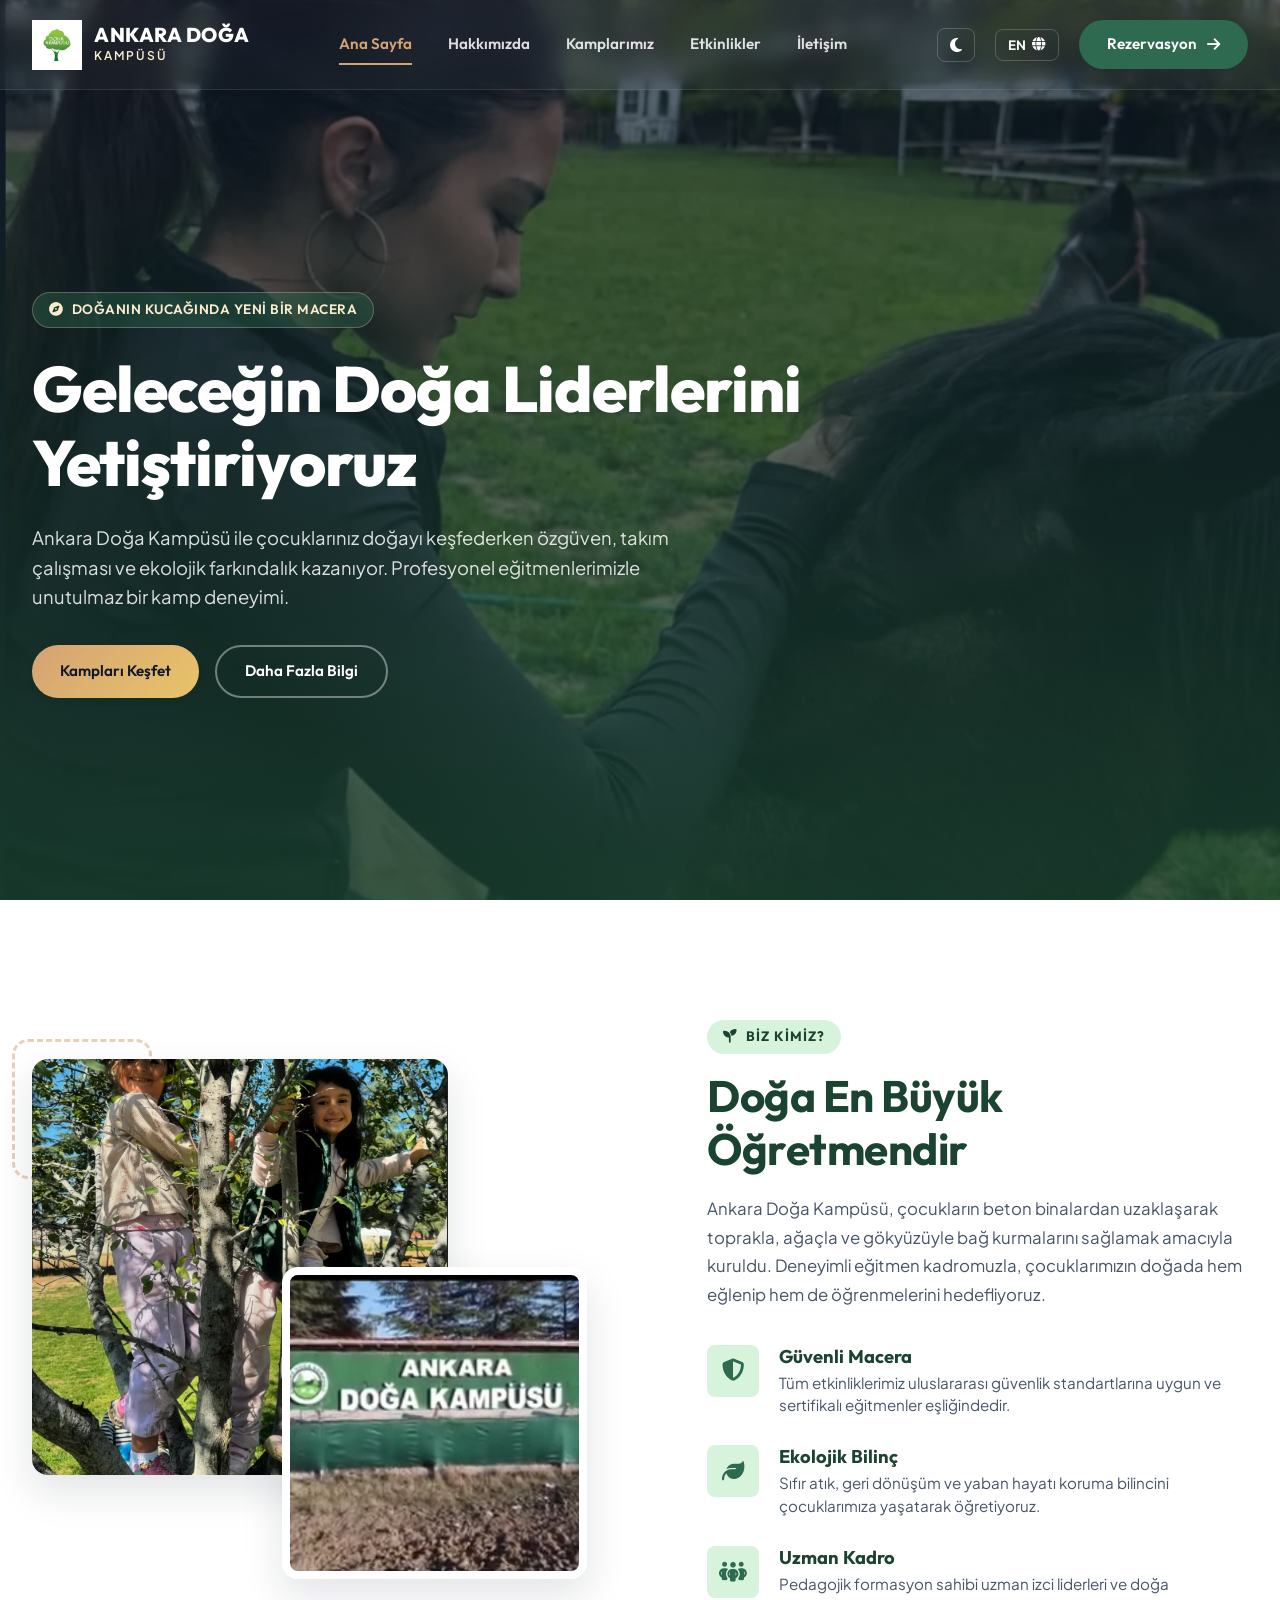
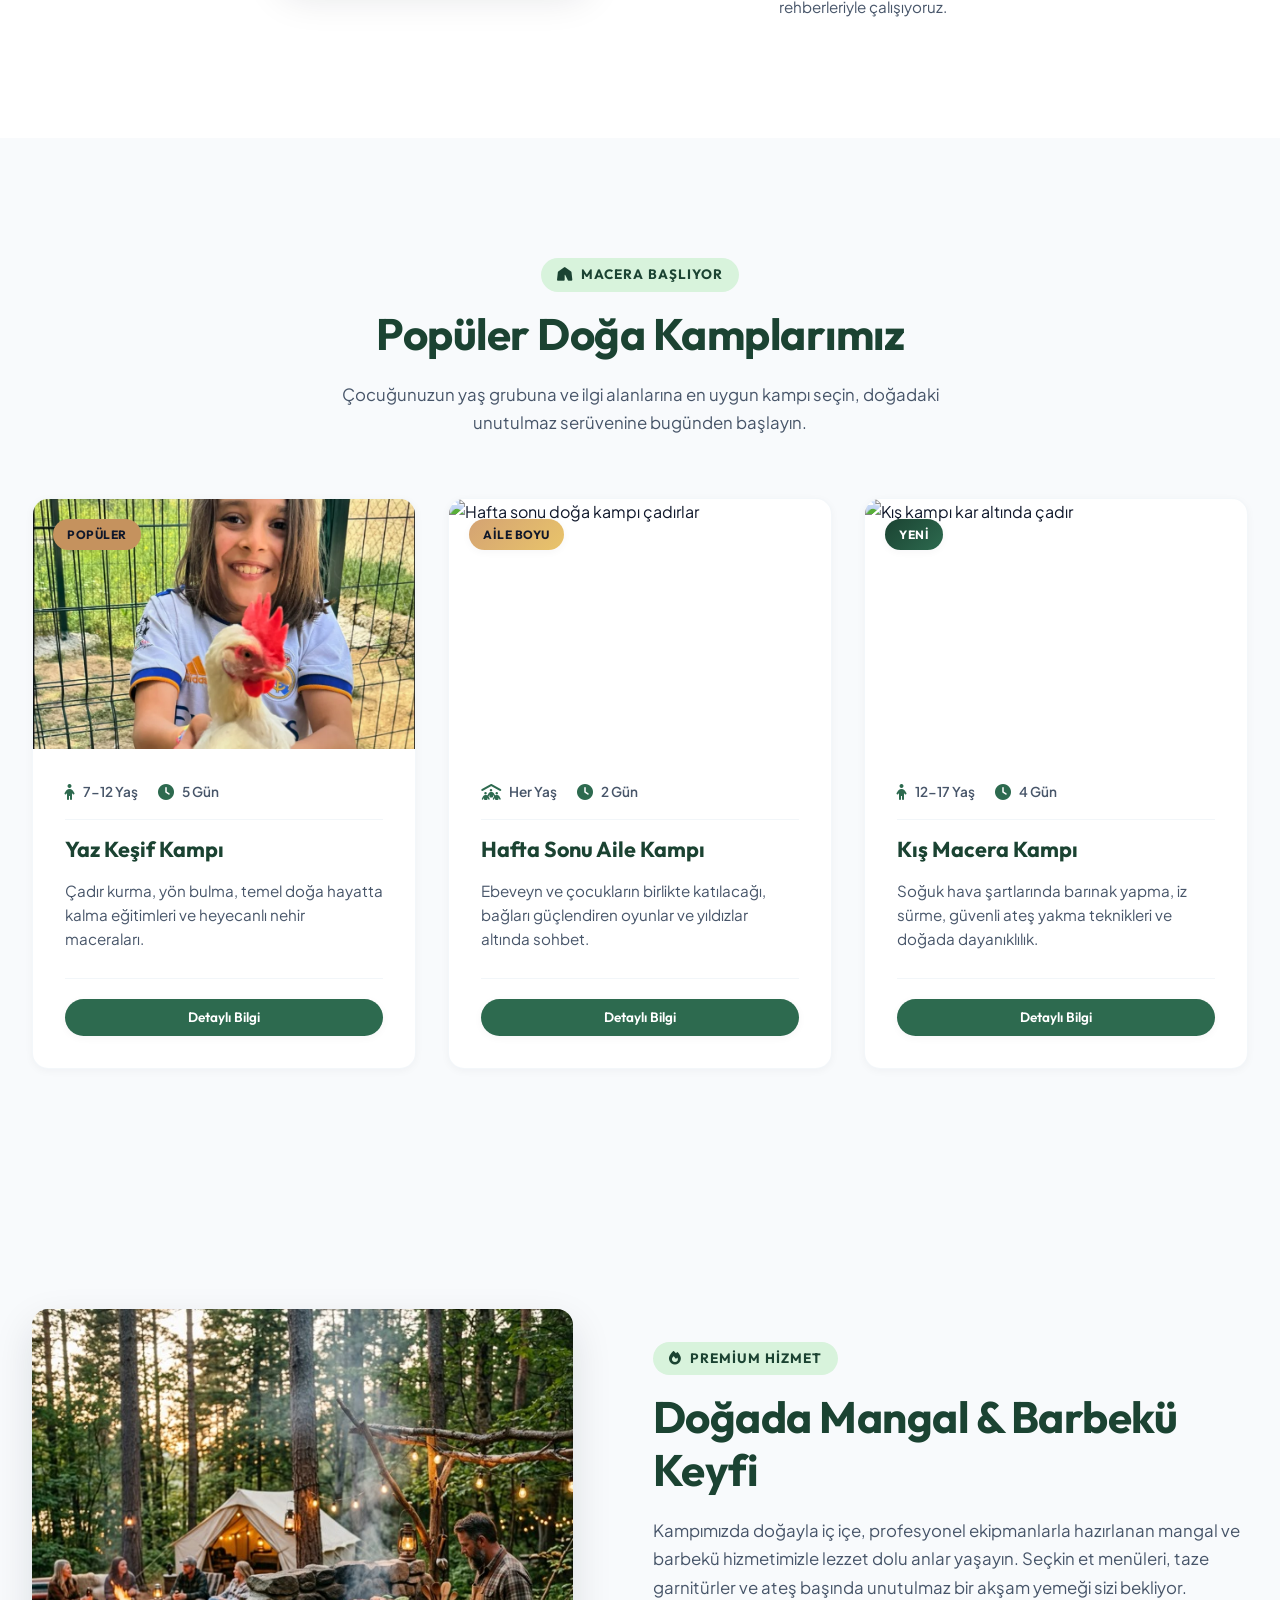
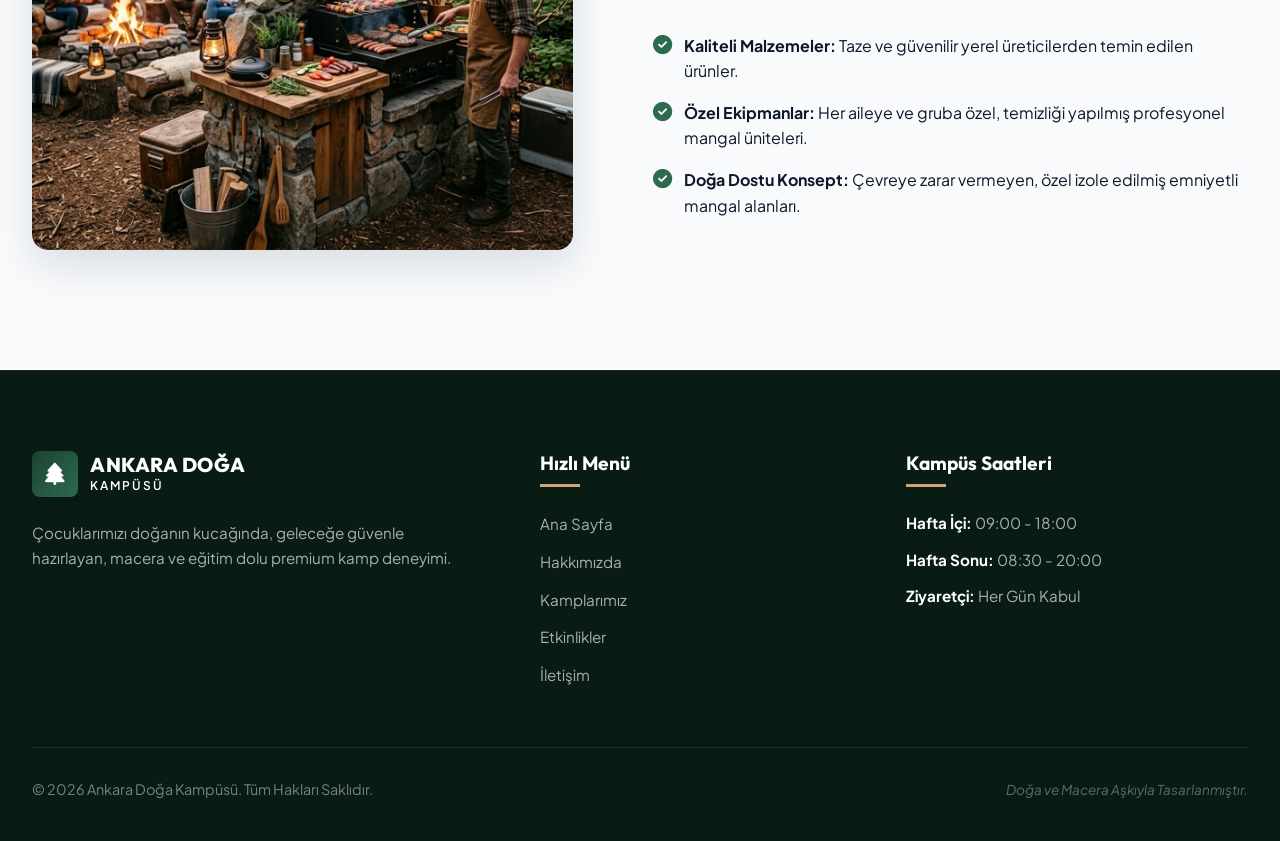
==== commit 8c192647: "feat: etkinlikler ve iletisim bolumleri bagimsiz sayfalara tasindi" ====
--- a/index.html
+++ b/index.html
@@ -52,31 +52,31 @@
             <nav class="nav-menu" id="nav-menu">
                 <ul class="nav-list">
                     <li class="nav-item">
-                        <a href="#home" class="nav-link active">
+                        <a href="index.html#home" class="nav-link active">
                             <span data-lang="tr">Ana Sayfa</span>
                             <span data-lang="en">Home</span>
                         </a>
                     </li>
                     <li class="nav-item">
-                        <a href="#about" class="nav-link">
+                        <a href="index.html#about" class="nav-link">
                             <span data-lang="tr">Hakkımızda</span>
                             <span data-lang="en">About Us</span>
                         </a>
                     </li>
                     <li class="nav-item">
-                        <a href="#camps" class="nav-link">
+                        <a href="index.html#camps" class="nav-link">
                             <span data-lang="tr">Kamplarımız</span>
                             <span data-lang="en">Our Camps</span>
                         </a>
                     </li>
                     <li class="nav-item">
-                        <a href="#activities" class="nav-link">
+                        <a href="etkinlikler.html" class="nav-link">
                             <span data-lang="tr">Etkinlikler</span>
                             <span data-lang="en">Activities</span>
                         </a>
                     </li>
                     <li class="nav-item">
-                        <a href="#contact" class="nav-link">
+                        <a href="iletisim.html" class="nav-link">
                             <span data-lang="tr">İletişim</span>
                             <span data-lang="en">Contact</span>
                         </a>
@@ -92,7 +92,7 @@
                     <span class="lang-text">TR</span>
                     <i class="fa-solid fa-globe" aria-hidden="true"></i>
                 </button>
-                <a href="#booking" class="btn btn-primary btn-header">
+                <a href="iletisim.html#booking" class="btn btn-primary btn-header">
                     <span data-lang="tr">Rezervasyon</span>
                     <span data-lang="en">Book Now</span>
                     <i class="fa-solid fa-arrow-right" aria-hidden="true"></i>
@@ -110,38 +110,38 @@
     <div class="mobile-nav" id="mobile-nav">
         <ul class="mobile-nav-list">
             <li class="mobile-nav-item">
-                <a href="#home" class="mobile-nav-link active">
+                <a href="index.html#home" class="mobile-nav-link active">
                     <span data-lang="tr">Ana Sayfa</span>
                     <span data-lang="en">Home</span>
                 </a>
             </li>
             <li class="mobile-nav-item">
-                <a href="#about" class="mobile-nav-link">
+                <a href="index.html#about" class="mobile-nav-link">
                     <span data-lang="tr">Hakkımızda</span>
                     <span data-lang="en">About Us</span>
                 </a>
             </li>
             <li class="mobile-nav-item">
-                <a href="#camps" class="mobile-nav-link">
+                <a href="index.html#camps" class="mobile-nav-link">
                     <span data-lang="tr">Kamplarımız</span>
                     <span data-lang="en">Our Camps</span>
                 </a>
             </li>
             <li class="mobile-nav-item">
-                <a href="#activities" class="mobile-nav-link">
+                <a href="etkinlikler.html" class="mobile-nav-link">
                     <span data-lang="tr">Etkinlikler</span>
                     <span data-lang="en">Activities</span>
                 </a>
             </li>
             <li class="mobile-nav-item">
-                <a href="#contact" class="mobile-nav-link">
+                <a href="iletisim.html" class="mobile-nav-link">
                     <span data-lang="tr">İletişim</span>
                     <span data-lang="en">Contact</span>
                 </a>
             </li>
         </ul>
         <div class="mobile-nav-actions">
-            <a href="#booking" class="btn btn-accent btn-full">
+            <a href="iletisim.html#booking" class="btn btn-accent btn-full">
                 <span data-lang="tr">Rezervasyon Yap</span>
                 <span data-lang="en">Book a Spot</span>
             </a>
@@ -319,7 +319,7 @@
                             <span data-lang="en">Pitching tents, navigation, basic survival training, and exciting river adventures in the wild.</span>
                         </p>
                         <div class="camp-footer">
-                            <a href="#booking" class="btn btn-primary btn-sm">
+                            <a href="iletisim.html#booking" class="btn btn-primary btn-sm">
                                 <span data-lang="tr">Detaylı Bilgi</span>
                                 <span data-lang="en">Get Details</span>
                             </a>
@@ -358,7 +358,7 @@
                             <span data-lang="en">Parent-child shared activities, relationship-strengthening games, and storytelling under the starry sky.</span>
                         </p>
                         <div class="camp-footer">
-                            <a href="#booking" class="btn btn-primary btn-sm">
+                            <a href="iletisim.html#booking" class="btn btn-primary btn-sm">
                                 <span data-lang="tr">Detaylı Bilgi</span>
                                 <span data-lang="en">Get Details</span>
                             </a>
@@ -397,7 +397,7 @@
                             <span data-lang="en">Shelter building in cold weather, tracking, winter firecraft, and wilderness resilience training.</span>
                         </p>
                         <div class="camp-footer">
-                            <a href="#booking" class="btn btn-primary btn-sm">
+                            <a href="iletisim.html#booking" class="btn btn-primary btn-sm">
                                 <span data-lang="tr">Detaylı Bilgi</span>
                                 <span data-lang="en">Get Details</span>
                             </a>
@@ -408,88 +408,7 @@
         </div>
     </section>
 
-    <!-- Activities Section -->
-    <section id="activities" class="activities-section">
-        <div class="container">
-            <div class="section-header text-center">
-                <span class="section-badge">
-                    <i class="fa-solid fa-compass" aria-hidden="true"></i>
-                    <span data-lang="tr">Eğlenceli Eğitim</span>
-                    <span data-lang="en">Fun Education</span>
-                </span>
-                <h2 class="section-title">
-                    <span data-lang="tr">Kamp Etkinliklerimiz</span>
-                    <span data-lang="en">Our Camp Activities</span>
-                </h2>
-                <p class="section-desc max-600">
-                    <span data-lang="tr">Çocuklarımızın fiziksel, zihinsel ve sosyal gelişimlerini destekleyen, tamamı uzman rehberler gözetimindeki aktiviteler.</span>
-                    <span data-lang="en">Activities designed to support physical, mental, and social development of children, all under the guidance of expert leaders.</span>
-                </p>
-            </div>
-
-            <div class="activities-grid">
-                <!-- Activity 1 -->
-                <div class="activity-card">
-                    <div class="activity-icon">
-                        <i class="fa-solid fa-mountain-sun" aria-hidden="true"></i>
-                    </div>
-                    <h3 class="activity-title">
-                        <span data-lang="tr">Kaya Tırmanışı</span>
-                        <span data-lang="en">Rock Climbing</span>
-                    </h3>
-                    <p class="activity-text">
-                        <span data-lang="tr">Güvenli yapay ve doğal tırmanış duvarlarında, denge, özgüven ve motor becerileri artıran tırmanış eğitimleri.</span>
-                        <span data-lang="en">Climbing trainings on safe artificial and natural rock walls that build balance, self-confidence, and motor skills.</span>
-                    </p>
-                </div>
-
-                <!-- Activity 2 -->
-                <div class="activity-card">
-                    <div class="activity-icon">
-                        <i class="fa-solid fa-bullseye" aria-hidden="true"></i>
-                    </div>
-                    <h3 class="activity-title">
-                        <span data-lang="tr">Okçuluk Eğitimi</span>
-                        <span data-lang="en">Archery Training</span>
-                    </h3>
-                    <p class="activity-text">
-                        <span data-lang="tr">El-göz koordinasyonu, yüksek odaklanma becerisi ve hedefe kilitlenme disiplini aşılayan ata sporumuz.</span>
-                        <span data-lang="en">Nurturing eye-hand coordination, peak concentration, and target-focus discipline with our traditional sport.</span>
-                    </p>
-                </div>
-
-                <!-- Activity 3 -->
-                <div class="activity-card">
-                    <div class="activity-icon">
-                        <i class="fa-solid fa-map-location-dot" aria-hidden="true"></i>
-                    </div>
-                    <h3 class="activity-title">
-                        <span data-lang="tr">Hedef Bulma (Oriyantiring)</span>
-                        <span data-lang="en">Orienteering Navigation</span>
-                    </h3>
-                    <p class="activity-text">
-                        <span data-lang="tr">Pusula ve özel doğa haritaları kullanarak orman içinde gizemli hedefleri hızlıca bulma ve takım oyunu.</span>
-                        <span data-lang="en">Finding hidden waypoints in the forest quickly using custom topographic maps, compass, and teamwork.</span>
-                    </p>
-                </div>
-
-                <!-- Activity 4 -->
-                <div class="activity-card">
-                    <div class="activity-icon">
-                        <i class="fa-solid fa-palette" aria-hidden="true"></i>
-                    </div>
-                    <h3 class="activity-title">
-                        <span data-lang="tr">Doğa Sanat Atölyesi</span>
-                        <span data-lang="en">Nature Art Studio</span>
-                    </h3>
-                    <p class="activity-text">
-                        <span data-lang="tr">Toplanan yaprak, taş, kozalak ve ahşaplardan yaratıcı el yapımı hediyelikler ve çevre dostu tasarımlar.</span>
-                        <span data-lang="en">Creating beautiful and environmentally friendly designs from collected leaves, stones, twigs, and wood pieces.</span>
-                    </p>
-                </div>
-            </div>
-        </div>
-    </section>
+
 
     <!-- BBQ Section -->
     <section id="bbq" class="bbq-section">
@@ -552,158 +471,7 @@
         </div>
     </section>
 
-    <!-- Contact / Booking Section -->
-    <section id="contact" class="contact-section">
-        <div class="container">
-            <div class="section-header text-center">
-                <span class="section-badge">
-                    <i class="fa-solid fa-envelope" aria-hidden="true"></i>
-                    <span data-lang="tr">İletişim & Rezervasyon</span>
-                    <span data-lang="en">Contact & Booking</span>
-                </span>
-                <h2 class="section-title">
-                    <span data-lang="tr">Doğaya İlk Adımı Atın</span>
-                    <span data-lang="en">Take Your First Step Into Nature</span>
-                </h2>
-                <p class="section-desc max-600">
-                    <span data-lang="tr">Kamp rezervasyonu, detaylı bilgi veya her türlü sorunuz için formumuzu doldurabilir ya da bizimle doğrudan iletişime geçebilirsiniz.</span>
-                    <span data-lang="en">Fill out our form for camp booking, detailed inquiries, or any questions, or reach out to us directly.</span>
-                </p>
-            </div>
-
-            <div class="contact-grid" id="booking">
-                <!-- Column 1: Info Box -->
-                <div class="contact-info-col">
-                    <div class="info-card">
-                        <h3 class="info-card-title">
-                            <span data-lang="tr">İletişim Bilgilerimiz</span>
-                            <span data-lang="en">Contact Information</span>
-                        </h3>
-                        <p class="info-card-desc">
-                            <span data-lang="tr">Kampüsümüz haftanın her günü doğa severleri ağırlamak için hizmetinizdedir.</span>
-                            <span data-lang="en">Our campus is open every day of the week to welcome nature lovers.</span>
-                        </p>
-
-                        <div class="info-list">
-                            <div class="info-item">
-                                <div class="info-icon">
-                                    <i class="fa-solid fa-map-location-dot" aria-hidden="true"></i>
-                                </div>
-                                <div class="info-text">
-                                    <span class="info-label">
-                                        <span data-lang="tr">Adres</span>
-                                        <span data-lang="en">Address</span>
-                                    </span>
-                                    <span class="info-value">Ankara Doğa Kampüsü Güvenç, Kazan, Ankara 06970</span>
-                                </div>
-                            </div>
-
-                            <div class="info-item">
-                                <div class="info-icon">
-                                    <i class="fa-solid fa-phone-volume" aria-hidden="true"></i>
-                                </div>
-                                <div class="info-text">
-                                    <span class="info-label">
-                                        <span data-lang="tr">Telefon</span>
-                                        <span data-lang="en">Phone</span>
-                                    </span>
-                                    <a href="tel:+905305735157" class="info-value">0530 573 5157</a>
-                                </div>
-                            </div>
-                        </div>
-
-                        <!-- Social Media -->
-                        <div class="social-links-wrapper">
-                            <h4 class="social-title">
-                                <span data-lang="tr">Bizi Takip Edin</span>
-                                <span data-lang="en">Follow Us</span>
-                            </h4>
-                            <div class="social-links">
-                                <a href="https://www.instagram.com/ankaradogakampusu" target="_blank" rel="noopener noreferrer" class="social-link" aria-label="Instagram"><i class="fa-brands fa-instagram" aria-hidden="true"></i></a>
-                            </div>
-                        </div>
-                    </div>
-                </div>
-
-                <!-- Column 2: Working Web3Forms / Formspree Form -->
-                <div class="contact-form-col">
-                    <form action="https://formspree.io/f/mdajjwow" method="POST" class="booking-form" id="booking-form">
-                        <!-- Formspree Redirect to Success Page -->
-                        <input type="hidden" name="_next" value="https://ardaberkorak.github.io/ankaradogakampusu/success.html">
-                        
-                        <div class="form-row">
-                            <div class="form-group">
-                                <label for="parent_name">
-                                    <span data-lang="tr">Veli Adı Soyadı *</span>
-                                    <span data-lang="en">Parent's Full Name *</span>
-                                </label>
-                                <input type="text" id="parent_name" name="parent_name" required placeholder="Örn: Ahmet Yılmaz">
-                            </div>
-                            <div class="form-group">
-                                <label for="child_name">
-                                    <span data-lang="tr">Katılımcı (Çocuk) Adı Soyadı *</span>
-                                    <span data-lang="en">Participant (Child) Name *</span>
-                                </label>
-                                <input type="text" id="child_name" name="child_name" required placeholder="Örn: Can Yılmaz">
-                            </div>
-                        </div>
-
-                        <div class="form-row">
-                            <div class="form-group">
-                                <label for="email">
-                                    <span data-lang="tr">E-posta Adresi *</span>
-                                    <span data-lang="en">Email Address *</span>
-                                </label>
-                                <input type="email" id="email" name="email" required placeholder="ahmet@example.com">
-                            </div>
-                            <div class="form-group">
-                                <label for="phone">
-                                    <span data-lang="tr">Telefon Numarası *</span>
-                                    <span data-lang="en">Phone Number *</span>
-                                </label>
-                                <input type="tel" id="phone" name="phone" required placeholder="0 (555) 000 0000">
-                            </div>
-                        </div>
-
-                        <div class="form-row">
-                            <div class="form-group">
-                                <label for="camp_select">
-                                    <span data-lang="tr">Kamp Tercihi *</span>
-                                    <span data-lang="en">Select Camp *</span>
-                                </label>
-                                <select id="camp_select" name="camp_select" required>
-                                    <option value="" disabled selected data-lang="tr">Seçiniz...</option>
-                                    <option value="" disabled selected data-lang="en">Choose...</option>
-                                    <option value="yaz-kampi" data-lang="tr">Yaz Keşif Kampı (7-12 Yaş)</option>
-                                    <option value="yaz-kampi" data-lang="en">Summer Discovery Camp (Ages 7-12)</option>
-                                    <option value="aile-kampi" data-lang="tr">Hafta Sonu Aile Kampı (Her Yaş)</option>
-                                    <option value="aile-kampi" data-lang="en">Weekend Family Camp (All Ages)</option>
-                                    <option value="kis-kampi" data-lang="tr">Kış Macera Kampı (12-17 Yaş)</option>
-                                    <option value="kis-kampi" data-lang="en">Winter Adventure Camp (Ages 12-17)</option>
-                                    <option value="mangal-hizmeti" data-lang="tr">Mangal & Barbekü Hizmeti</option>
-                                    <option value="mangal-hizmeti" data-lang="en">Barbecue & Grill Service</option>
-                                </select>
-                            </div>
-                        </div>
-
-                        <div class="form-group">
-                            <label for="message">
-                                <span data-lang="tr">Eklemek İstediğiniz Notlar</span>
-                                <span data-lang="en">Additional Notes</span>
-                            </label>
-                            <textarea id="message" name="message" rows="4" placeholder="Sağlık durumu, alerji veya ek istekleriniz..."></textarea>
-                        </div>
-
-                        <button type="submit" class="btn btn-accent btn-full">
-                            <span data-lang="tr">Rezervasyon Talebi Gönder</span>
-                            <span data-lang="en">Submit Booking Request</span>
-                            <i class="fa-solid fa-paper-plane" aria-hidden="true"></i>
-                        </button>
-                    </form>
-                </div>
-            </div>
-        </div>
-    </section>
+
 
     <!-- Footer -->
     <footer class="main-footer">
@@ -736,8 +504,8 @@
                         <li><a href="#home"><span data-lang="tr">Ana Sayfa</span><span data-lang="en">Home</span></a></li>
                         <li><a href="#about"><span data-lang="tr">Hakkımızda</span><span data-lang="en">About Us</span></a></li>
                         <li><a href="#camps"><span data-lang="tr">Kamplarımız</span><span data-lang="en">Our Camps</span></a></li>
-                        <li><a href="#activities"><span data-lang="tr">Etkinlikler</span><span data-lang="en">Activities</span></a></li>
-                        <li><a href="#contact"><span data-lang="tr">İletişim</span><span data-lang="en">Contact</span></a></li>
+                        <li><a href="etkinlikler.html"><span data-lang="tr">Etkinlikler</span><span data-lang="en">Activities</span></a></li>
+                        <li><a href="iletisim.html"><span data-lang="tr">İletişim</span><span data-lang="en">Contact</span></a></li>
                     </ul>
                 </div>
 
--- a/css/style.css
+++ b/css/style.css
@@ -1613,6 +1613,76 @@
 }
 
 
+
+/* --- SUBPAGE HERO --- */
+.subpage-hero {
+    position: relative;
+    width: 100%;
+    height: 350px;
+    display: flex;
+    align-items: center;
+    justify-content: center;
+    background-image: url('../images/hero-bg.webp');
+    background-size: cover;
+    background-position: center;
+    background-repeat: no-repeat;
+    color: var(--white);
+    padding-top: var(--header-height);
+    text-align: center;
+}
+
+.subpage-hero-overlay {
+    position: absolute;
+    top: 0;
+    left: 0;
+    width: 100%;
+    height: 100%;
+    background: linear-gradient(180deg, rgba(15, 23, 42, 0.7) 0%, rgba(27, 67, 50, 0.9) 100%);
+    z-index: 1;
+}
+
+.subpage-hero-container {
+    position: relative;
+    z-index: 2;
+    display: flex;
+    flex-direction: column;
+    align-items: center;
+    gap: 12px;
+}
+
+.subpage-hero-title {
+    font-size: 3.5rem;
+    font-weight: 800;
+    letter-spacing: -1px;
+}
+
+.subpage-hero-breadcrumbs {
+    display: flex;
+    align-items: center;
+    gap: 8px;
+    font-size: 0.95rem;
+    color: var(--accent-light);
+    font-weight: 600;
+}
+
+.subpage-hero-breadcrumbs a {
+    color: rgba(255, 255, 255, 0.7);
+    transition: var(--transition-fast);
+}
+
+.subpage-hero-breadcrumbs a:hover {
+    color: var(--accent);
+}
+
+@media (max-width: 768px) {
+    .subpage-hero {
+        height: 280px;
+    }
+    .subpage-hero-title {
+        font-size: 2.5rem;
+    }
+}
+
 /* --- DARK MODE VARIABLES & OVERRIDES --- */
 body.dark-mode {
     --bg-light: #0b0f19;
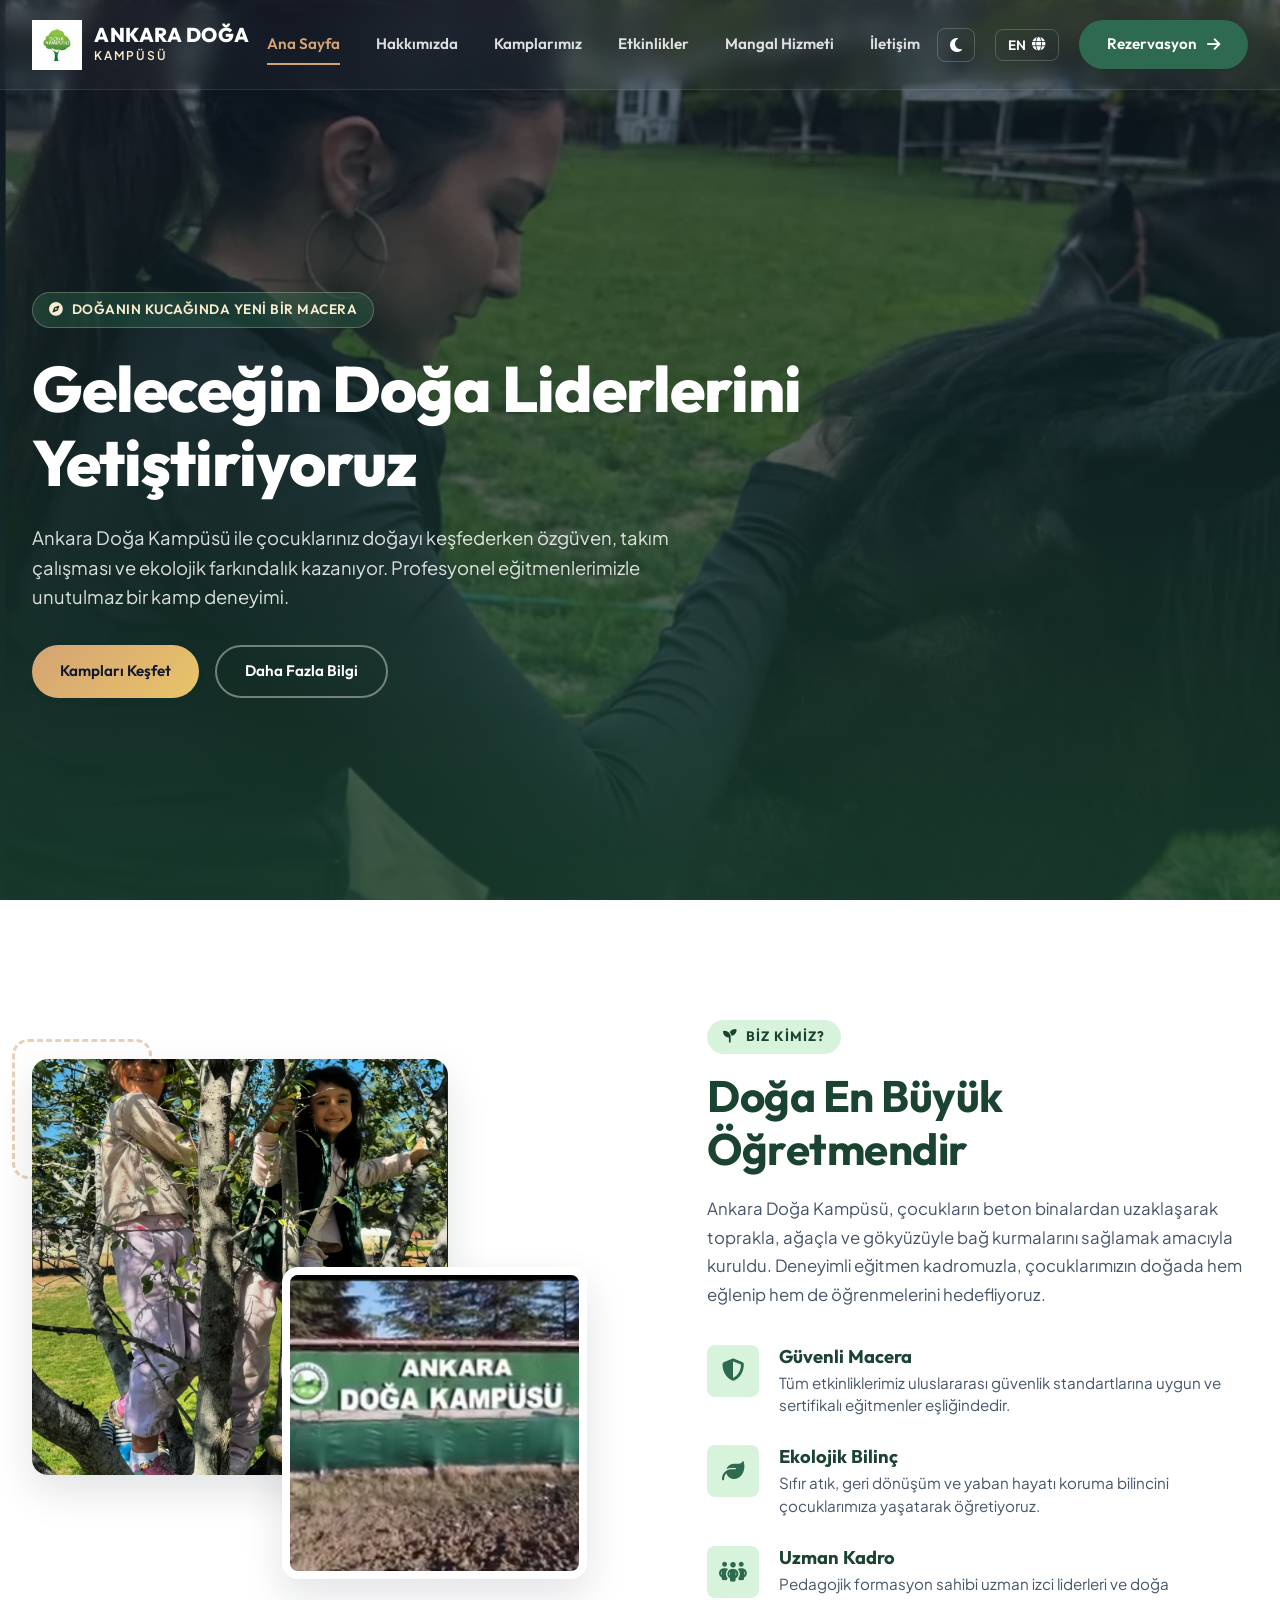
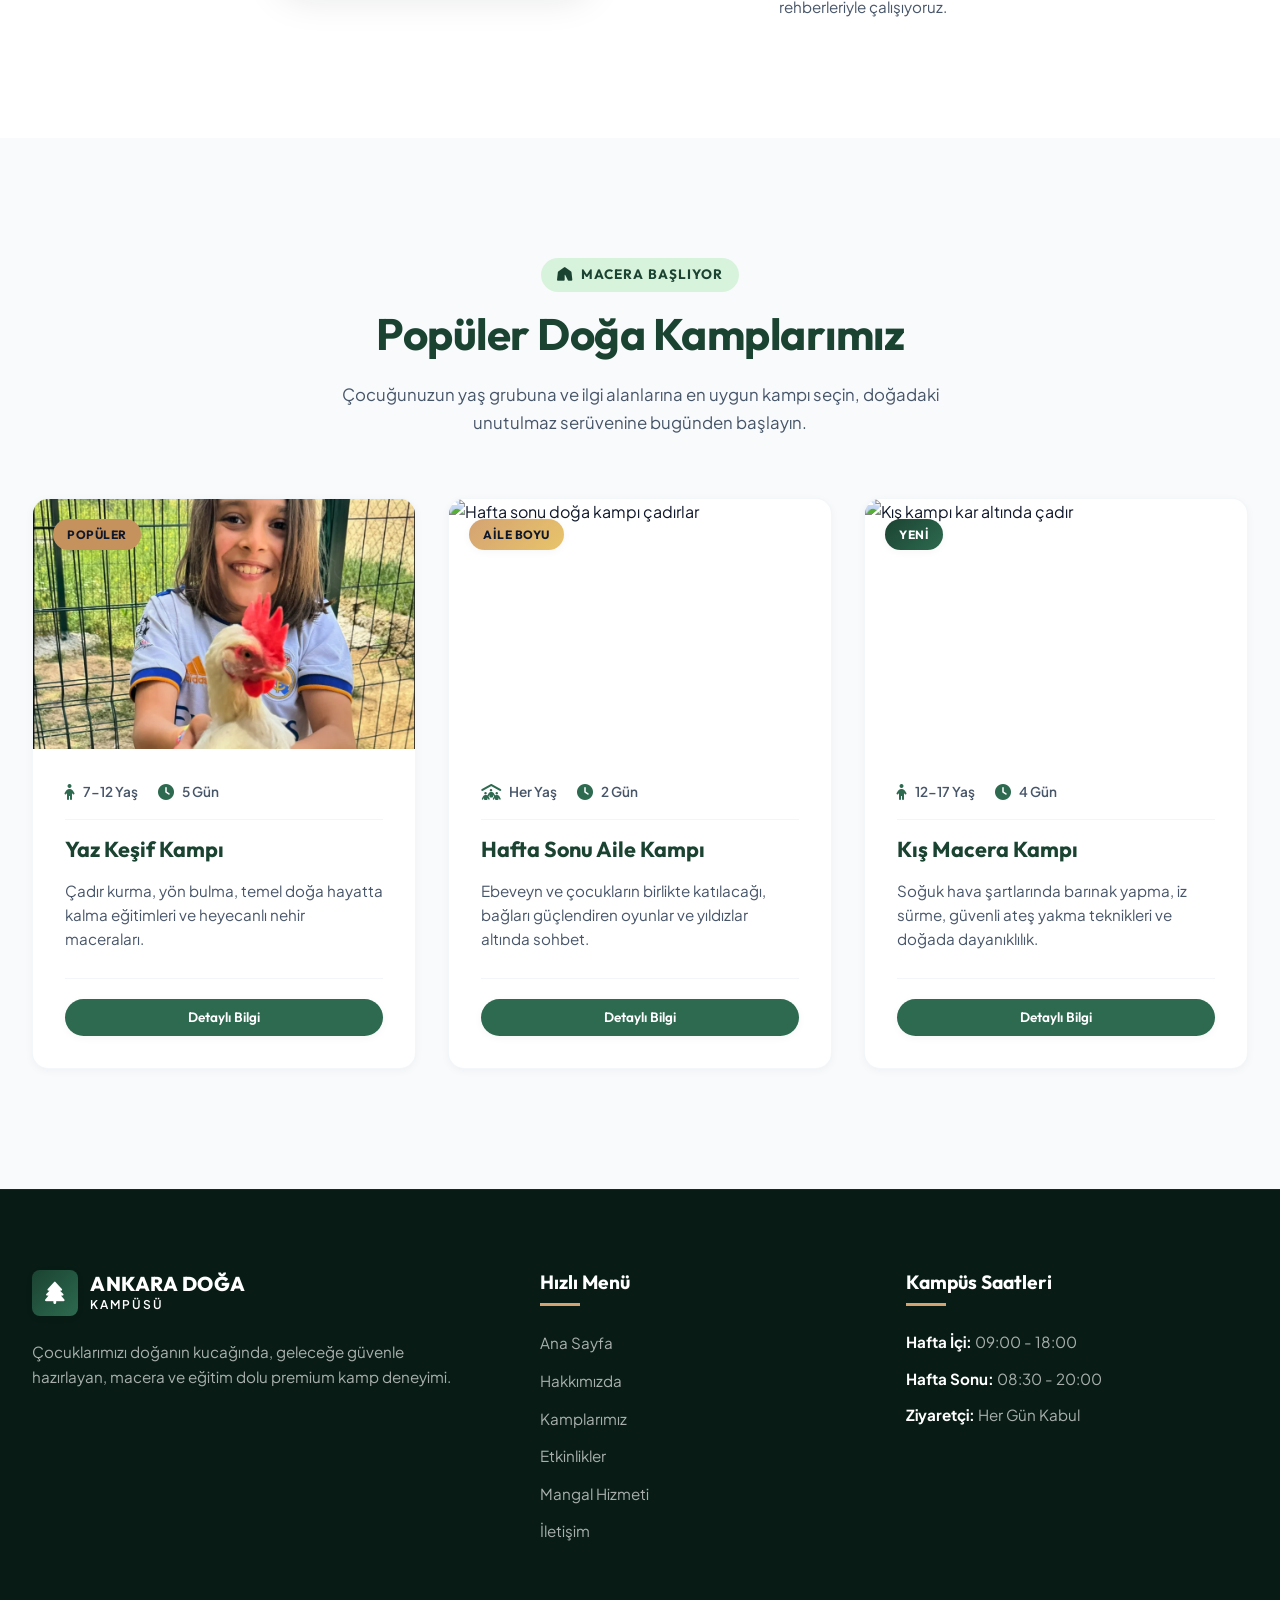
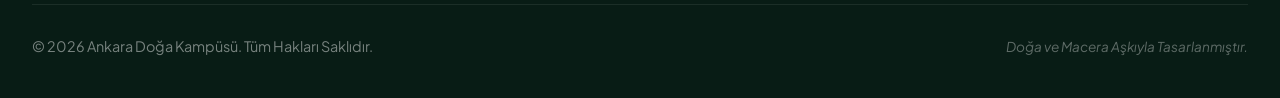
==== commit daf77431: "feat: mangal hizmeti bagimsiz sayfaya tasindi ve rezervasyon otomatik secimi eklendi" ====
--- a/index.html
+++ b/index.html
@@ -76,6 +76,12 @@
                         </a>
                     </li>
                     <li class="nav-item">
+                        <a href="mangal-hizmeti.html" class="nav-link">
+                            <span data-lang="tr">Mangal Hizmeti</span>
+                            <span data-lang="en">Grill Service</span>
+                        </a>
+                    </li>
+                    <li class="nav-item">
                         <a href="iletisim.html" class="nav-link">
                             <span data-lang="tr">İletişim</span>
                             <span data-lang="en">Contact</span>
@@ -131,6 +137,12 @@
                 <a href="etkinlikler.html" class="mobile-nav-link">
                     <span data-lang="tr">Etkinlikler</span>
                     <span data-lang="en">Activities</span>
+                </a>
+            </li>
+            <li class="mobile-nav-item">
+                <a href="mangal-hizmeti.html" class="mobile-nav-link">
+                    <span data-lang="tr">Mangal Hizmeti</span>
+                    <span data-lang="en">Grill Service</span>
                 </a>
             </li>
             <li class="mobile-nav-item">
@@ -410,66 +422,7 @@
 
 
 
-    <!-- BBQ Section -->
-    <section id="bbq" class="bbq-section">
-        <div class="container bbq-container">
-            <div class="bbq-grid">
-                <!-- Column 1: Image -->
-                <div class="bbq-image-col">
-                    <div class="bbq-image-wrapper">
-                        <img src="images/mangal-hizmeti.jpg" alt="Doğada Mangal Keyfi" class="bbq-img" width="600" height="600" loading="lazy">
-                    </div>
-                </div>
-
-                <!-- Column 2: Content -->
-                <div class="bbq-content-col">
-                    <span class="section-badge">
-                        <i class="fa-solid fa-fire" aria-hidden="true"></i>
-                        <span data-lang="tr">Premium Hizmet</span>
-                        <span data-lang="en">Premium Service</span>
-                    </span>
-                    <h2 class="section-title">
-                        <span data-lang="tr">Doğada Mangal & Barbekü Keyfi</span>
-                        <span data-lang="en">Barbecue & Grill in Nature</span>
-                    </h2>
-                    <p class="section-desc">
-                        <span data-lang="tr">Kampımızda doğayla iç içe, profesyonel ekipmanlarla hazırlanan mangal ve barbekü hizmetimizle lezzet dolu anlar yaşayın. Seçkin et menüleri, taze garnitürler ve ateş başında unutulmaz bir akşam yemeği sizi bekliyor.</span>
-                        <span data-lang="en">Experience delicious moments in our camp with our barbecue service prepared with professional equipment in touch with nature. Premium meat menus, fresh side dishes, and an unforgettable dinner by the campfire await you.</span>
-                    </p>
-
-                    <div class="bbq-features">
-                        <div class="bbq-feature-item">
-                            <i class="fa-solid fa-circle-check" aria-hidden="true"></i>
-                            <span>
-                                <strong data-lang="tr">Kaliteli Malzemeler:</strong>
-                                <span data-lang="tr"> Taze ve güvenilir yerel üreticilerden temin edilen ürünler.</span>
-                                <strong data-lang="en">Premium Ingredients:</strong>
-                                <span data-lang="en"> Products sourced from fresh and trusted local producers.</span>
-                            </span>
-                        </div>
-                        <div class="bbq-feature-item">
-                            <i class="fa-solid fa-circle-check" aria-hidden="true"></i>
-                            <span>
-                                <strong data-lang="tr">Özel Ekipmanlar:</strong>
-                                <span data-lang="tr"> Her aileye ve gruba özel, temizliği yapılmış profesyonel mangal üniteleri.</span>
-                                <strong data-lang="en">Professional Equipment:</strong>
-                                <span data-lang="en"> Cleaned, professional barbecue units special for each family/group.</span>
-                            </span>
-                        </div>
-                        <div class="bbq-feature-item">
-                            <i class="fa-solid fa-circle-check" aria-hidden="true"></i>
-                            <span>
-                                <strong data-lang="tr">Doğa Dostu Konsept:</strong>
-                                <span data-lang="tr"> Çevreye zarar vermeyen, özel izole edilmiş emniyetli mangal alanları.</span>
-                                <strong data-lang="en">Eco-Friendly Concept:</strong>
-                                <span data-lang="en"> Environmentally friendly, specially isolated and safe barbecue areas.</span>
-                            </span>
-                        </div>
-                    </div>
-                </div>
-            </div>
-        </div>
-    </section>
+
 
 
 
@@ -505,6 +458,7 @@
                         <li><a href="#about"><span data-lang="tr">Hakkımızda</span><span data-lang="en">About Us</span></a></li>
                         <li><a href="#camps"><span data-lang="tr">Kamplarımız</span><span data-lang="en">Our Camps</span></a></li>
                         <li><a href="etkinlikler.html"><span data-lang="tr">Etkinlikler</span><span data-lang="en">Activities</span></a></li>
+                        <li><a href="mangal-hizmeti.html"><span data-lang="tr">Mangal Hizmeti</span><span data-lang="en">Grill Service</span></a></li>
                         <li><a href="iletisim.html"><span data-lang="tr">İletişim</span><span data-lang="en">Contact</span></a></li>
                     </ul>
                 </div>
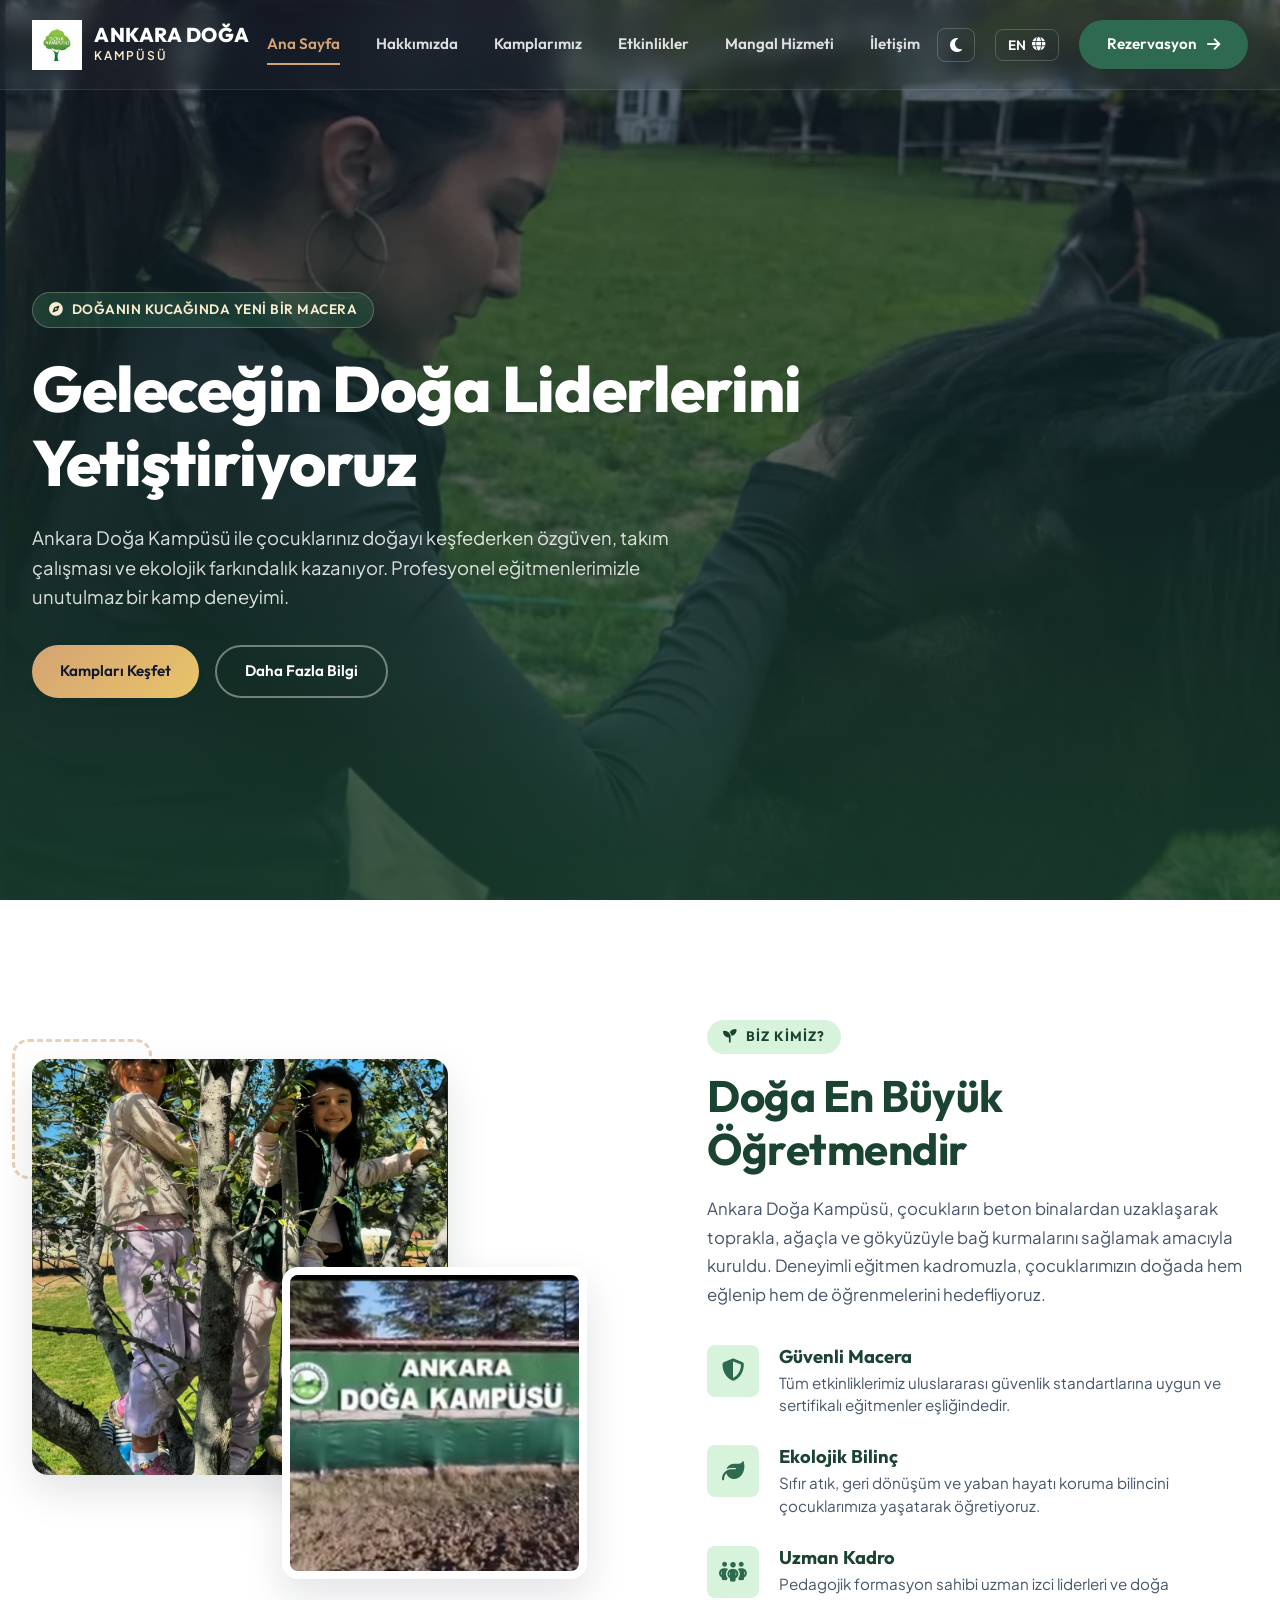
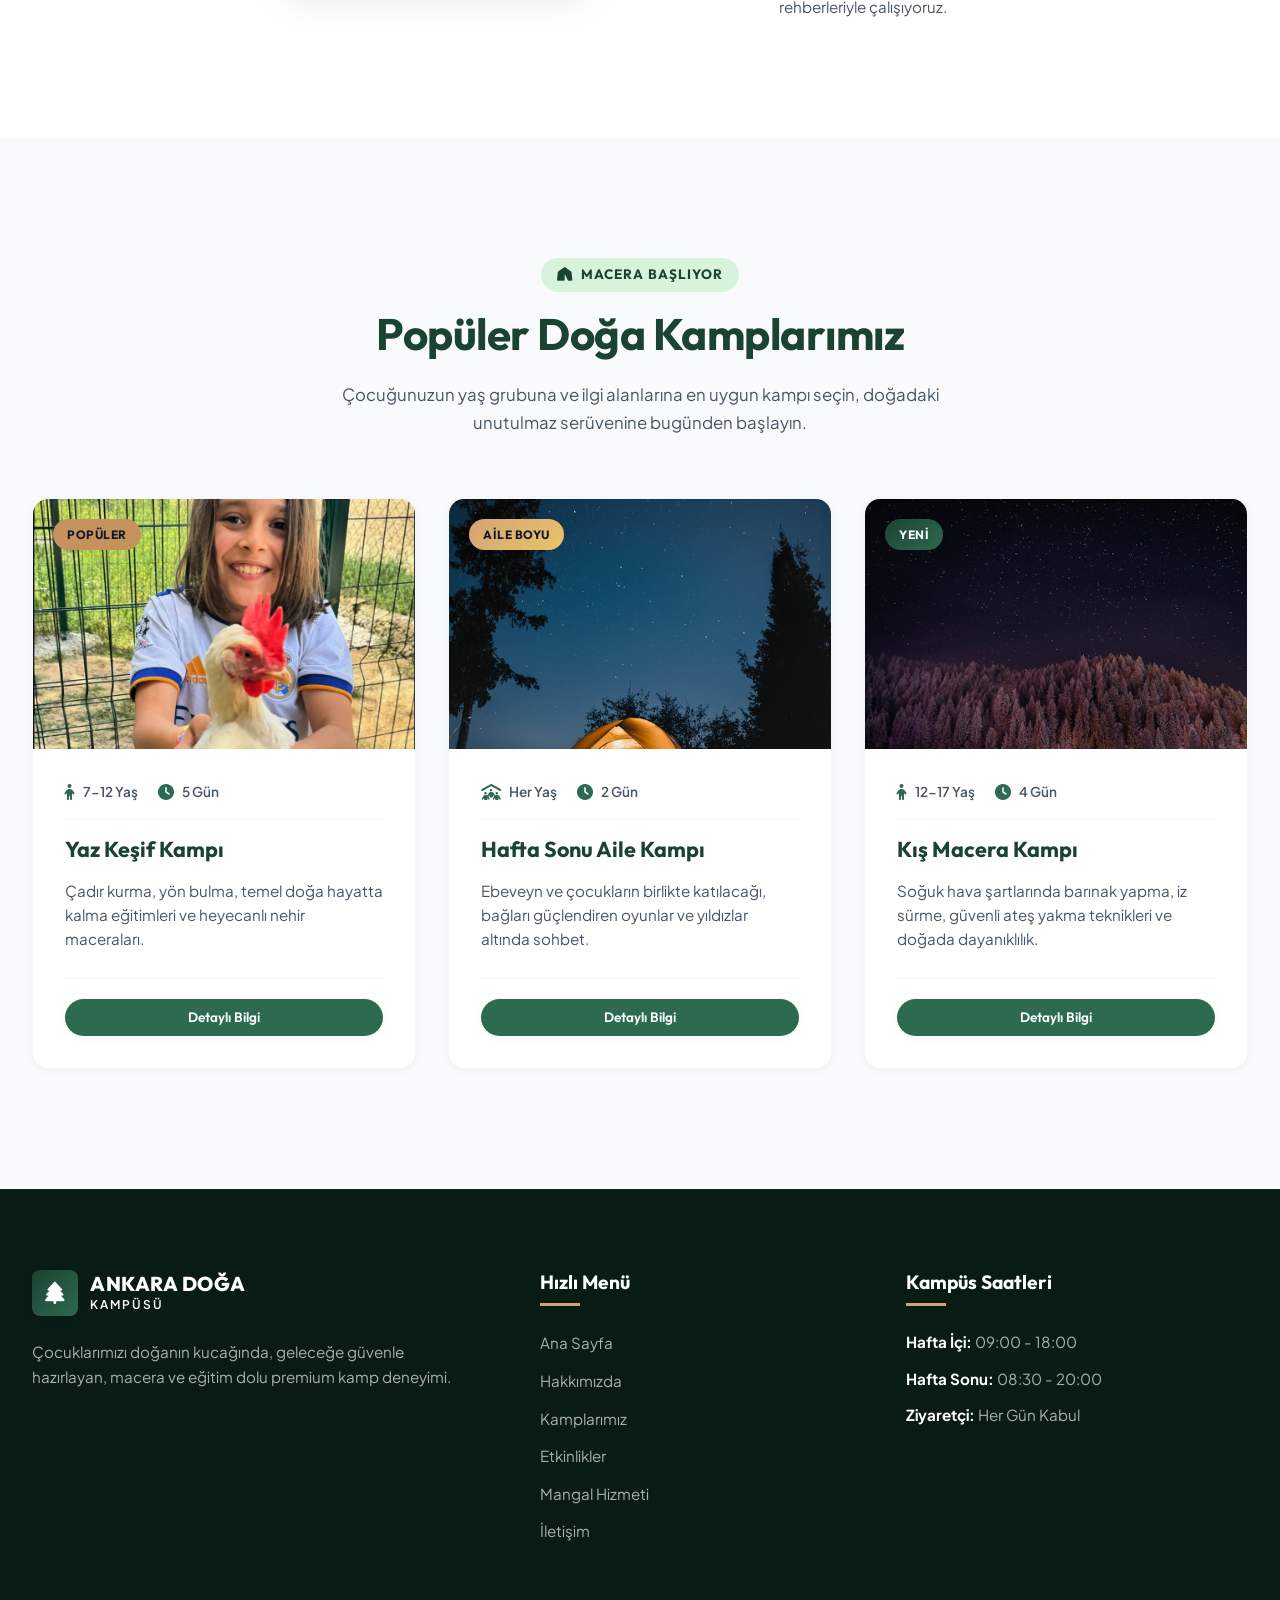
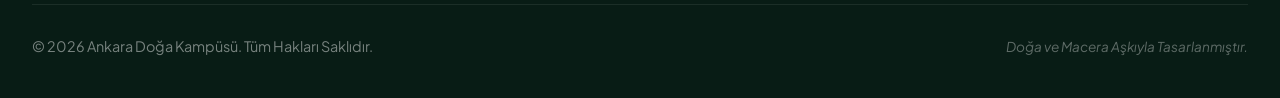
==== commit f5e733ae: "perf: mobilde lighthouse skorunu yukseltmek ve cls yi engellemek icin optimizasyonlar yapildi" ====
--- a/index.html
+++ b/index.html
@@ -35,8 +35,21 @@
     <link rel="stylesheet" href="css/style.css">
     <!-- Custom JS -->
     <script src="js/main.js" defer></script>
-</head>
-<body>
+<body class="lang-tr">
+    <script>
+        // Apply saved language and dark mode immediately to avoid layout shift (CLS) & flash of unstyled theme
+        (function() {
+            const savedLang = localStorage.getItem('preferred-lang') || 'tr';
+            if (savedLang === 'en') {
+                document.body.className = 'lang-en';
+            }
+            const savedDarkMode = localStorage.getItem('dark-mode');
+            const systemPrefersDark = window.matchMedia('(prefers-color-scheme: dark)').matches;
+            if (savedDarkMode === 'enabled' || (!savedDarkMode && systemPrefersDark)) {
+                document.body.classList.add('dark-mode');
+            }
+        })();
+    </script>
 
     <!-- Header / Navigation -->
     <header class="main-header" id="main-header">
@@ -342,7 +355,7 @@
                 <!-- Card 2: Hafta Sonu Aile Kampı -->
                 <div class="camp-card">
                     <div class="camp-img-wrapper">
-                        <img src="https://images.unsplash.com/photo-1537905569824-f89f14cceb68?auto=format&fit=crop&w=600&q=80" alt="Hafta sonu doğa kampı çadırlar" class="camp-img" width="600" height="400" loading="lazy">
+                        <img src="images/camp-family.jpg" alt="Hafta sonu doğa kampı çadırlar" class="camp-img" width="600" height="400" loading="lazy">
                         <span class="camp-badge bg-accent-tag">
                             <span data-lang="tr">Aile Boyu</span>
                             <span data-lang="en">Family</span>
@@ -381,7 +394,7 @@
                 <!-- Card 3: Kış Macera Kampı -->
                 <div class="camp-card">
                     <div class="camp-img-wrapper">
-                        <img src="https://images.unsplash.com/photo-1482862549707-f63cb32c5fd9?auto=format&fit=crop&w=600&q=80" alt="Kış kampı kar altında çadır" class="camp-img" width="600" height="400" loading="lazy">
+                        <img src="images/camp-winter.jpg" alt="Kış kampı kar altında çadır" class="camp-img" width="600" height="400" loading="lazy">
                         <span class="camp-badge bg-primary-tag">
                             <span data-lang="tr">Yeni</span>
                             <span data-lang="en">New</span>
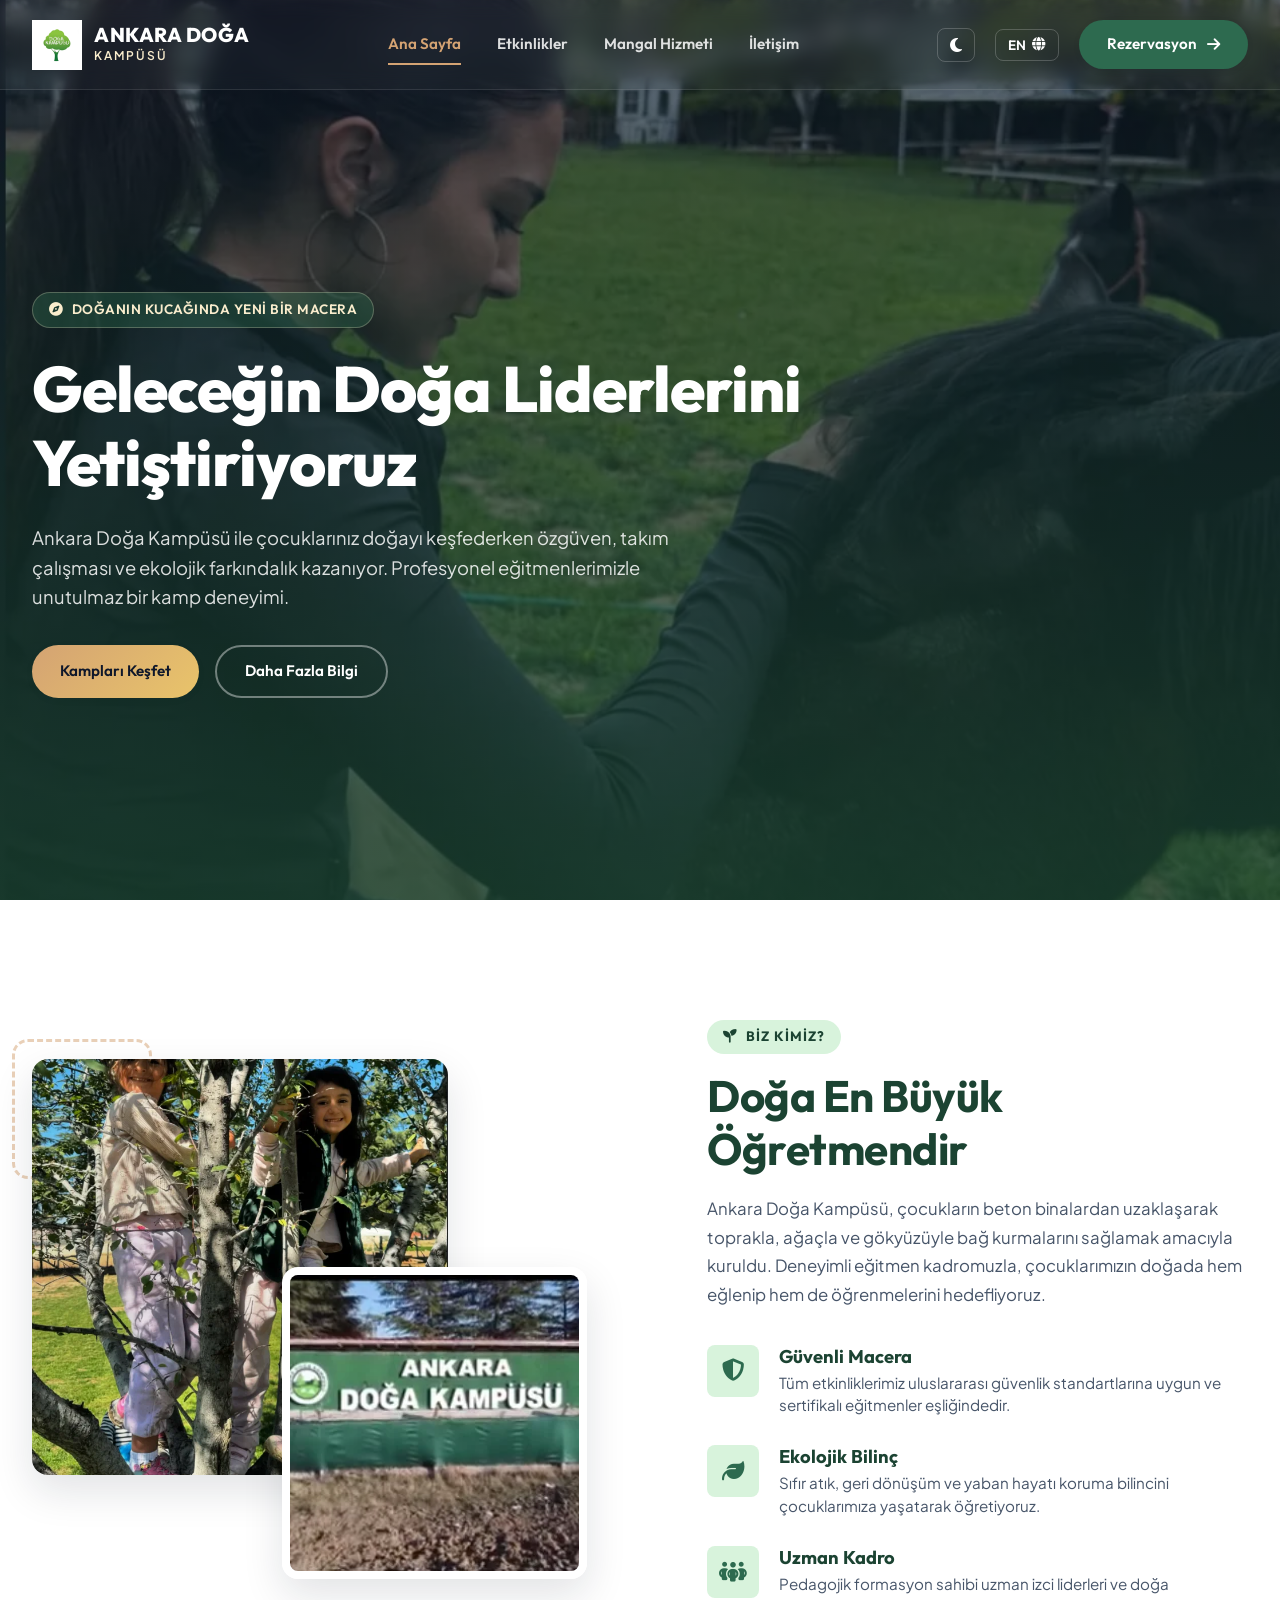
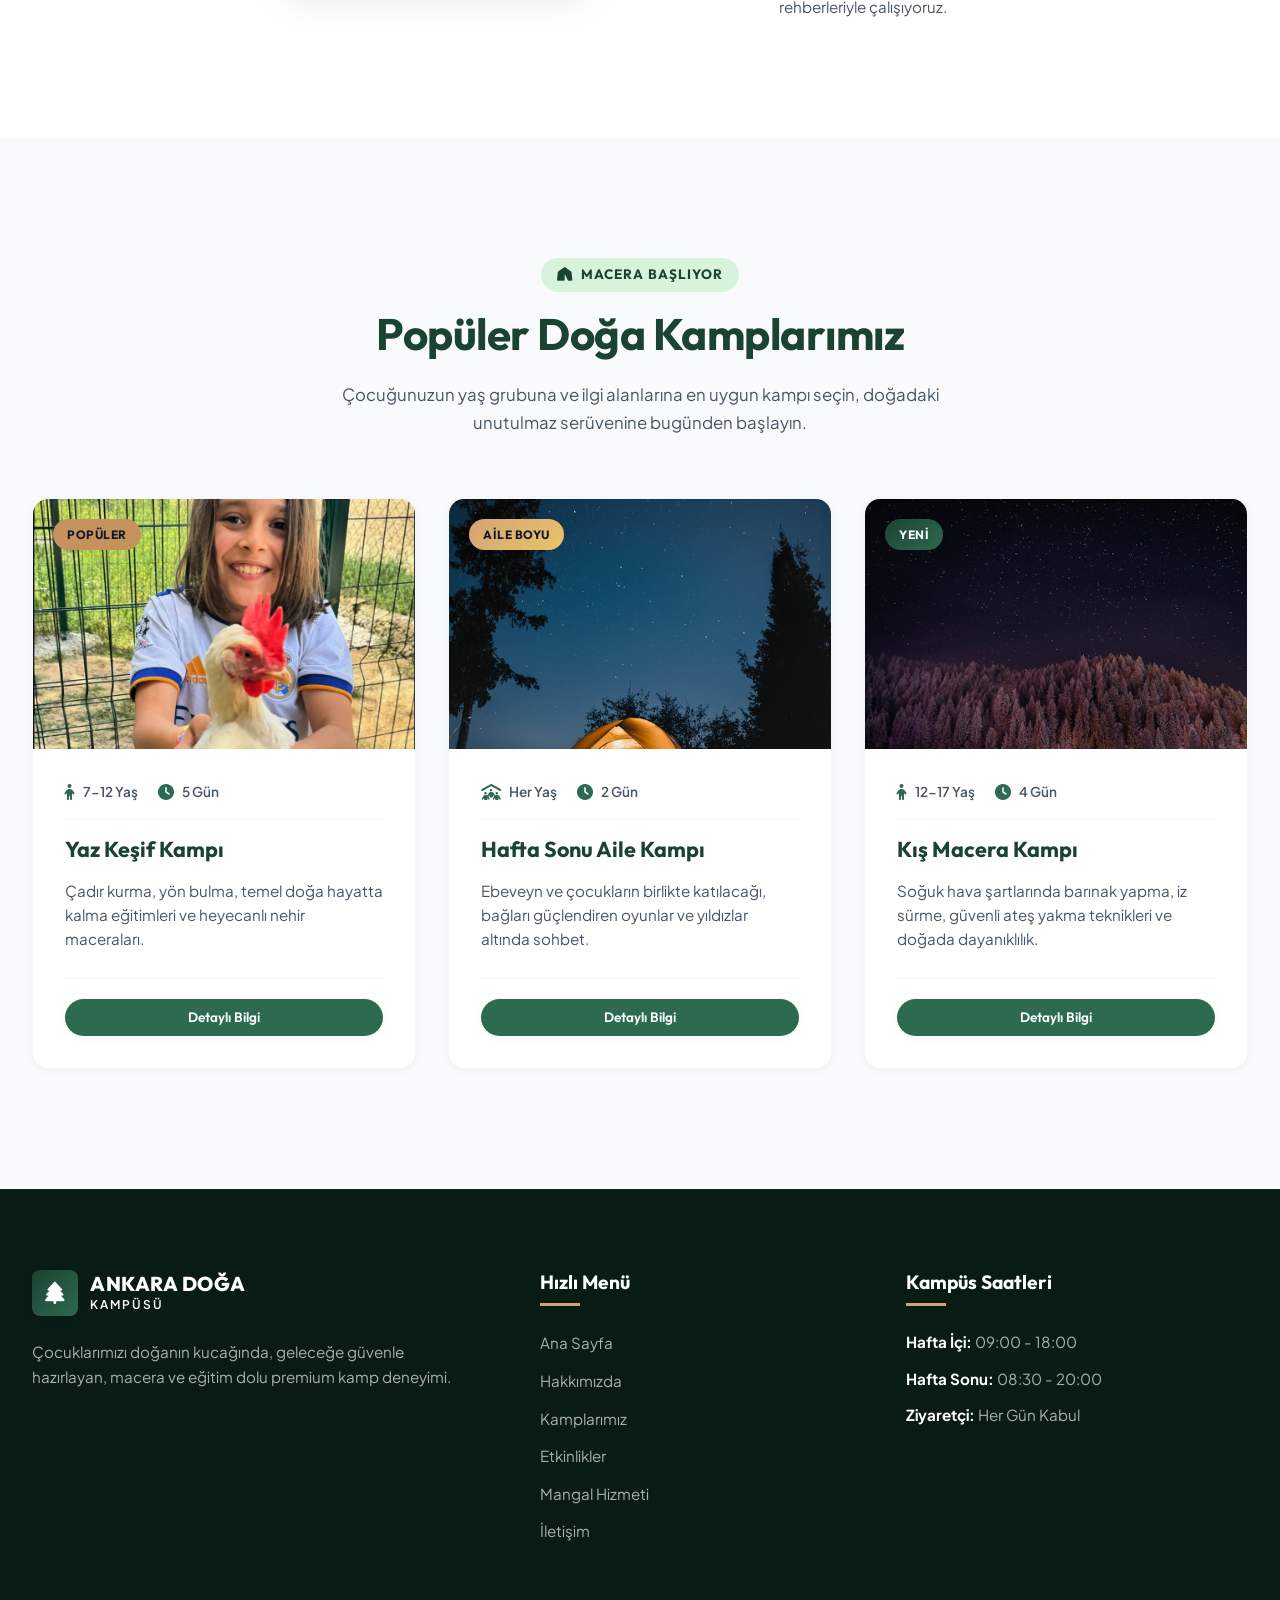
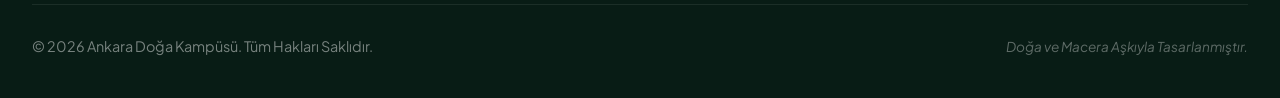
==== commit 2bd420f0: "style: üst menü navigasyonundan hakkımızda ve kamplarımız linkleri kaldırıldı" ====
--- a/index.html
+++ b/index.html
@@ -70,32 +70,21 @@
                             <span data-lang="en">Home</span>
                         </a>
                     </li>
+
                     <li class="nav-item">
-                        <a href="index.html#about" class="nav-link">
-                            <span data-lang="tr">Hakkımızda</span>
-                            <span data-lang="en">About Us</span>
-                        </a>
-                    </li>
-                    <li class="nav-item">
-                        <a href="index.html#camps" class="nav-link">
-                            <span data-lang="tr">Kamplarımız</span>
-                            <span data-lang="en">Our Camps</span>
-                        </a>
-                    </li>
-                    <li class="nav-item">
-                        <a href="etkinlikler.html" class="nav-link">
+                        <a href="pages/etkinlikler.html" class="nav-link">
                             <span data-lang="tr">Etkinlikler</span>
                             <span data-lang="en">Activities</span>
                         </a>
                     </li>
                     <li class="nav-item">
-                        <a href="mangal-hizmeti.html" class="nav-link">
+                        <a href="pages/mangal-hizmeti.html" class="nav-link">
                             <span data-lang="tr">Mangal Hizmeti</span>
                             <span data-lang="en">Grill Service</span>
                         </a>
                     </li>
                     <li class="nav-item">
-                        <a href="iletisim.html" class="nav-link">
+                        <a href="pages/iletisim.html" class="nav-link">
                             <span data-lang="tr">İletişim</span>
                             <span data-lang="en">Contact</span>
                         </a>
@@ -111,7 +100,7 @@
                     <span class="lang-text">TR</span>
                     <i class="fa-solid fa-globe" aria-hidden="true"></i>
                 </button>
-                <a href="iletisim.html#booking" class="btn btn-primary btn-header">
+                <a href="pages/iletisim.html#booking" class="btn btn-primary btn-header">
                     <span data-lang="tr">Rezervasyon</span>
                     <span data-lang="en">Book Now</span>
                     <i class="fa-solid fa-arrow-right" aria-hidden="true"></i>
@@ -134,39 +123,28 @@
                     <span data-lang="en">Home</span>
                 </a>
             </li>
+
             <li class="mobile-nav-item">
-                <a href="index.html#about" class="mobile-nav-link">
-                    <span data-lang="tr">Hakkımızda</span>
-                    <span data-lang="en">About Us</span>
-                </a>
-            </li>
-            <li class="mobile-nav-item">
-                <a href="index.html#camps" class="mobile-nav-link">
-                    <span data-lang="tr">Kamplarımız</span>
-                    <span data-lang="en">Our Camps</span>
-                </a>
-            </li>
-            <li class="mobile-nav-item">
-                <a href="etkinlikler.html" class="mobile-nav-link">
+                <a href="pages/etkinlikler.html" class="mobile-nav-link">
                     <span data-lang="tr">Etkinlikler</span>
                     <span data-lang="en">Activities</span>
                 </a>
             </li>
             <li class="mobile-nav-item">
-                <a href="mangal-hizmeti.html" class="mobile-nav-link">
+                <a href="pages/mangal-hizmeti.html" class="mobile-nav-link">
                     <span data-lang="tr">Mangal Hizmeti</span>
                     <span data-lang="en">Grill Service</span>
                 </a>
             </li>
             <li class="mobile-nav-item">
-                <a href="iletisim.html" class="mobile-nav-link">
+                <a href="pages/iletisim.html" class="mobile-nav-link">
                     <span data-lang="tr">İletişim</span>
                     <span data-lang="en">Contact</span>
                 </a>
             </li>
         </ul>
         <div class="mobile-nav-actions">
-            <a href="iletisim.html#booking" class="btn btn-accent btn-full">
+            <a href="pages/iletisim.html#booking" class="btn btn-accent btn-full">
                 <span data-lang="tr">Rezervasyon Yap</span>
                 <span data-lang="en">Book a Spot</span>
             </a>
@@ -344,7 +322,7 @@
                             <span data-lang="en">Pitching tents, navigation, basic survival training, and exciting river adventures in the wild.</span>
                         </p>
                         <div class="camp-footer">
-                            <a href="iletisim.html#booking" class="btn btn-primary btn-sm">
+                            <a href="pages/iletisim.html#booking" class="btn btn-primary btn-sm">
                                 <span data-lang="tr">Detaylı Bilgi</span>
                                 <span data-lang="en">Get Details</span>
                             </a>
@@ -383,7 +361,7 @@
                             <span data-lang="en">Parent-child shared activities, relationship-strengthening games, and storytelling under the starry sky.</span>
                         </p>
                         <div class="camp-footer">
-                            <a href="iletisim.html#booking" class="btn btn-primary btn-sm">
+                            <a href="pages/iletisim.html#booking" class="btn btn-primary btn-sm">
                                 <span data-lang="tr">Detaylı Bilgi</span>
                                 <span data-lang="en">Get Details</span>
                             </a>
@@ -422,7 +400,7 @@
                             <span data-lang="en">Shelter building in cold weather, tracking, winter firecraft, and wilderness resilience training.</span>
                         </p>
                         <div class="camp-footer">
-                            <a href="iletisim.html#booking" class="btn btn-primary btn-sm">
+                            <a href="pages/iletisim.html#booking" class="btn btn-primary btn-sm">
                                 <span data-lang="tr">Detaylı Bilgi</span>
                                 <span data-lang="en">Get Details</span>
                             </a>
@@ -470,9 +448,9 @@
                         <li><a href="#home"><span data-lang="tr">Ana Sayfa</span><span data-lang="en">Home</span></a></li>
                         <li><a href="#about"><span data-lang="tr">Hakkımızda</span><span data-lang="en">About Us</span></a></li>
                         <li><a href="#camps"><span data-lang="tr">Kamplarımız</span><span data-lang="en">Our Camps</span></a></li>
-                        <li><a href="etkinlikler.html"><span data-lang="tr">Etkinlikler</span><span data-lang="en">Activities</span></a></li>
-                        <li><a href="mangal-hizmeti.html"><span data-lang="tr">Mangal Hizmeti</span><span data-lang="en">Grill Service</span></a></li>
-                        <li><a href="iletisim.html"><span data-lang="tr">İletişim</span><span data-lang="en">Contact</span></a></li>
+                        <li><a href="pages/etkinlikler.html"><span data-lang="tr">Etkinlikler</span><span data-lang="en">Activities</span></a></li>
+                        <li><a href="pages/mangal-hizmeti.html"><span data-lang="tr">Mangal Hizmeti</span><span data-lang="en">Grill Service</span></a></li>
+                        <li><a href="pages/iletisim.html"><span data-lang="tr">İletişim</span><span data-lang="en">Contact</span></a></li>
                     </ul>
                 </div>
 
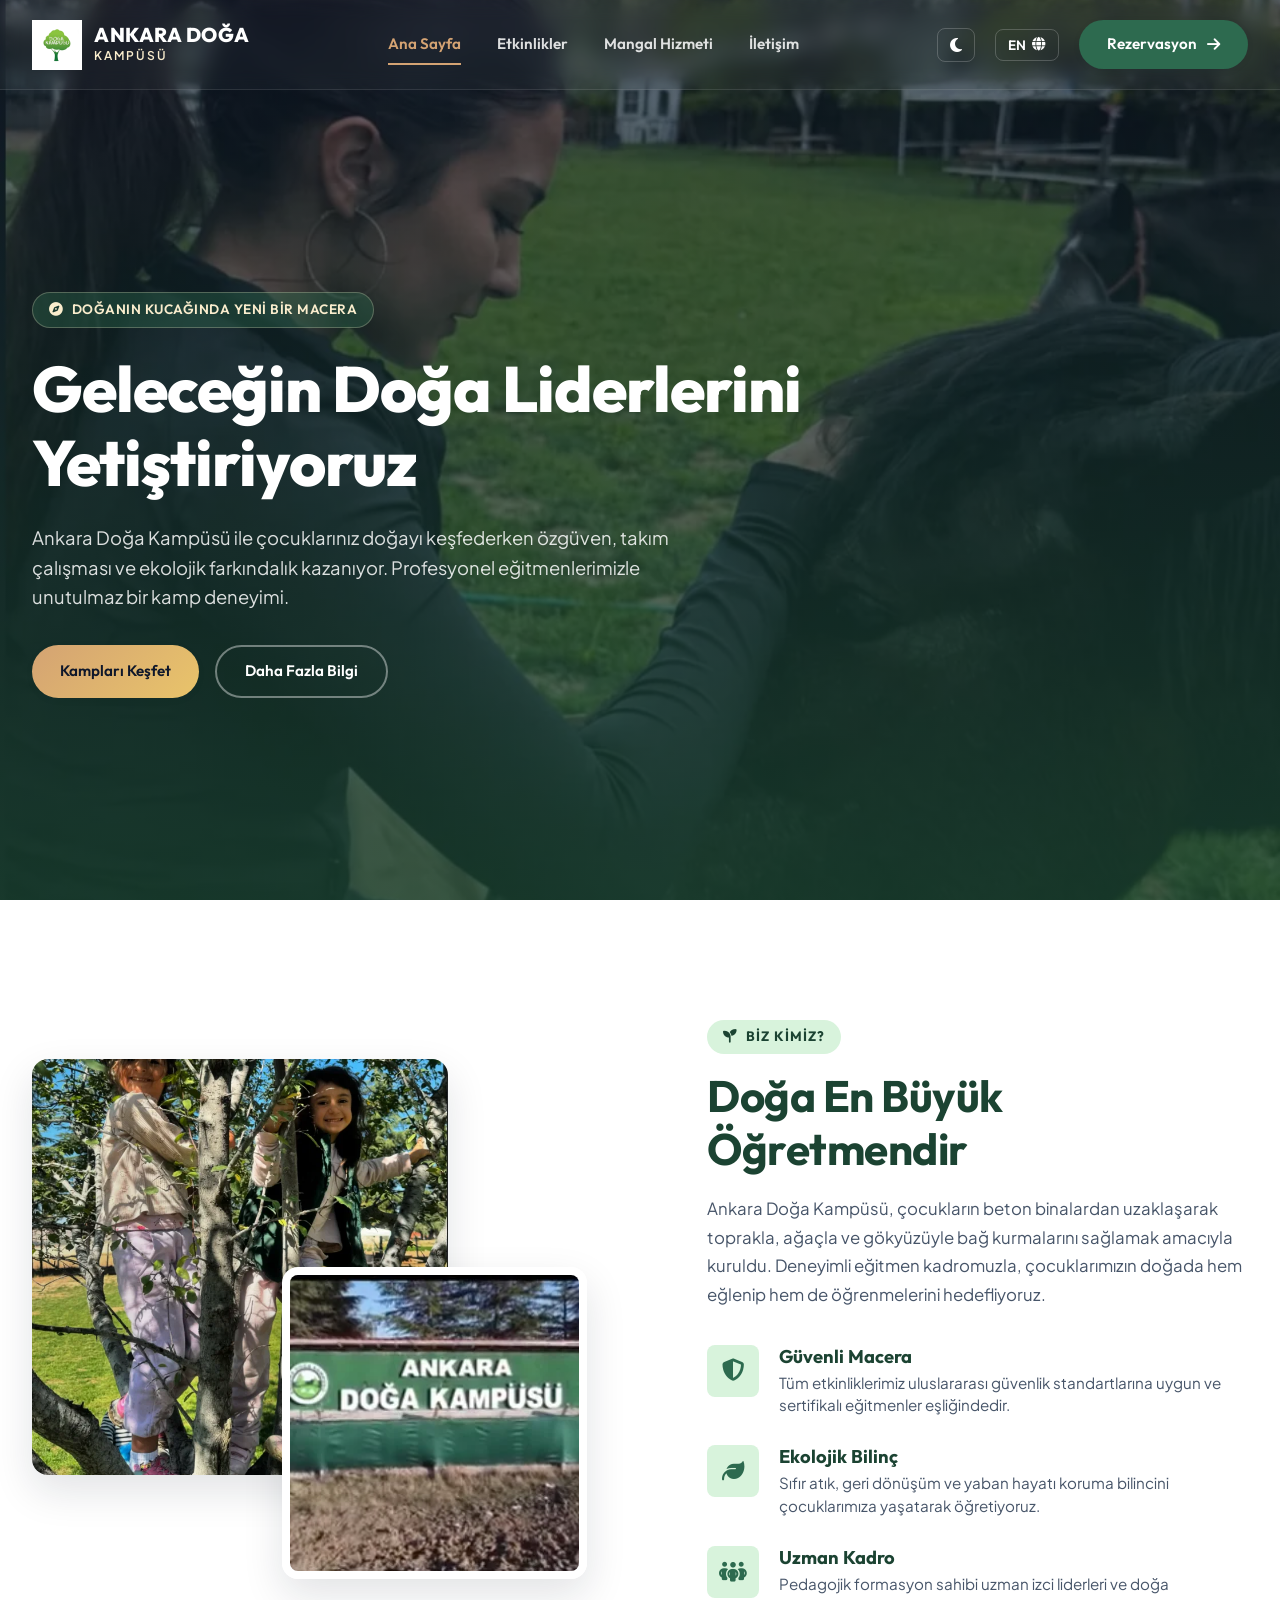
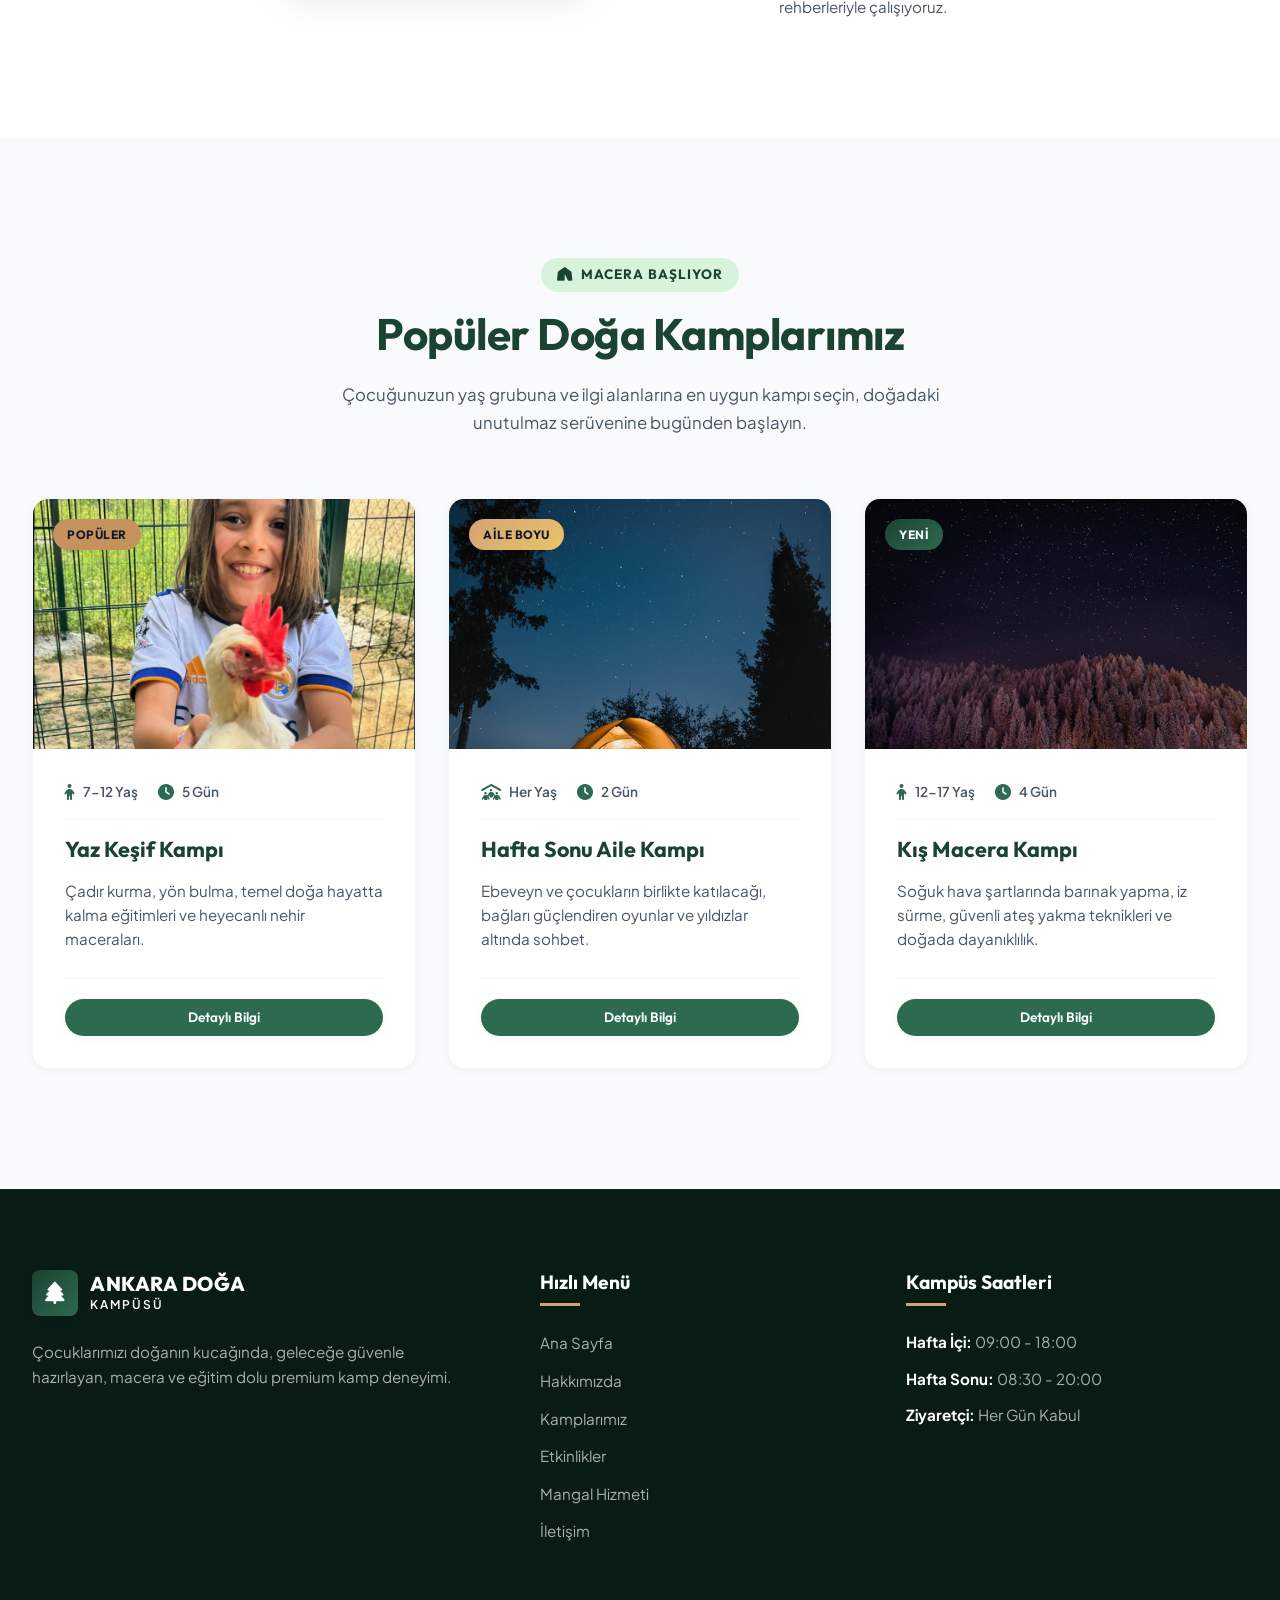
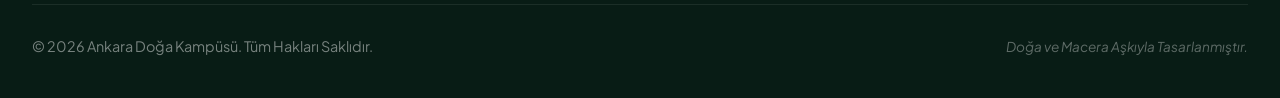
==== commit 9d733102: "style: hakkımızda bölümündeki dekoratif kutu (deco-box) kaldırıldı" ====
--- a/index.html
+++ b/index.html
@@ -196,7 +196,6 @@
                         <div class="mosaic-item sub-img-wrapper">
                             <img src="images/about-sub.webp" alt="Ormanda kamp çadırı" class="mosaic-img sub-img" width="511" height="292" loading="lazy">
                         </div>
-                        <div class="deco-box"></div>
                     </div>
                 </div>
 
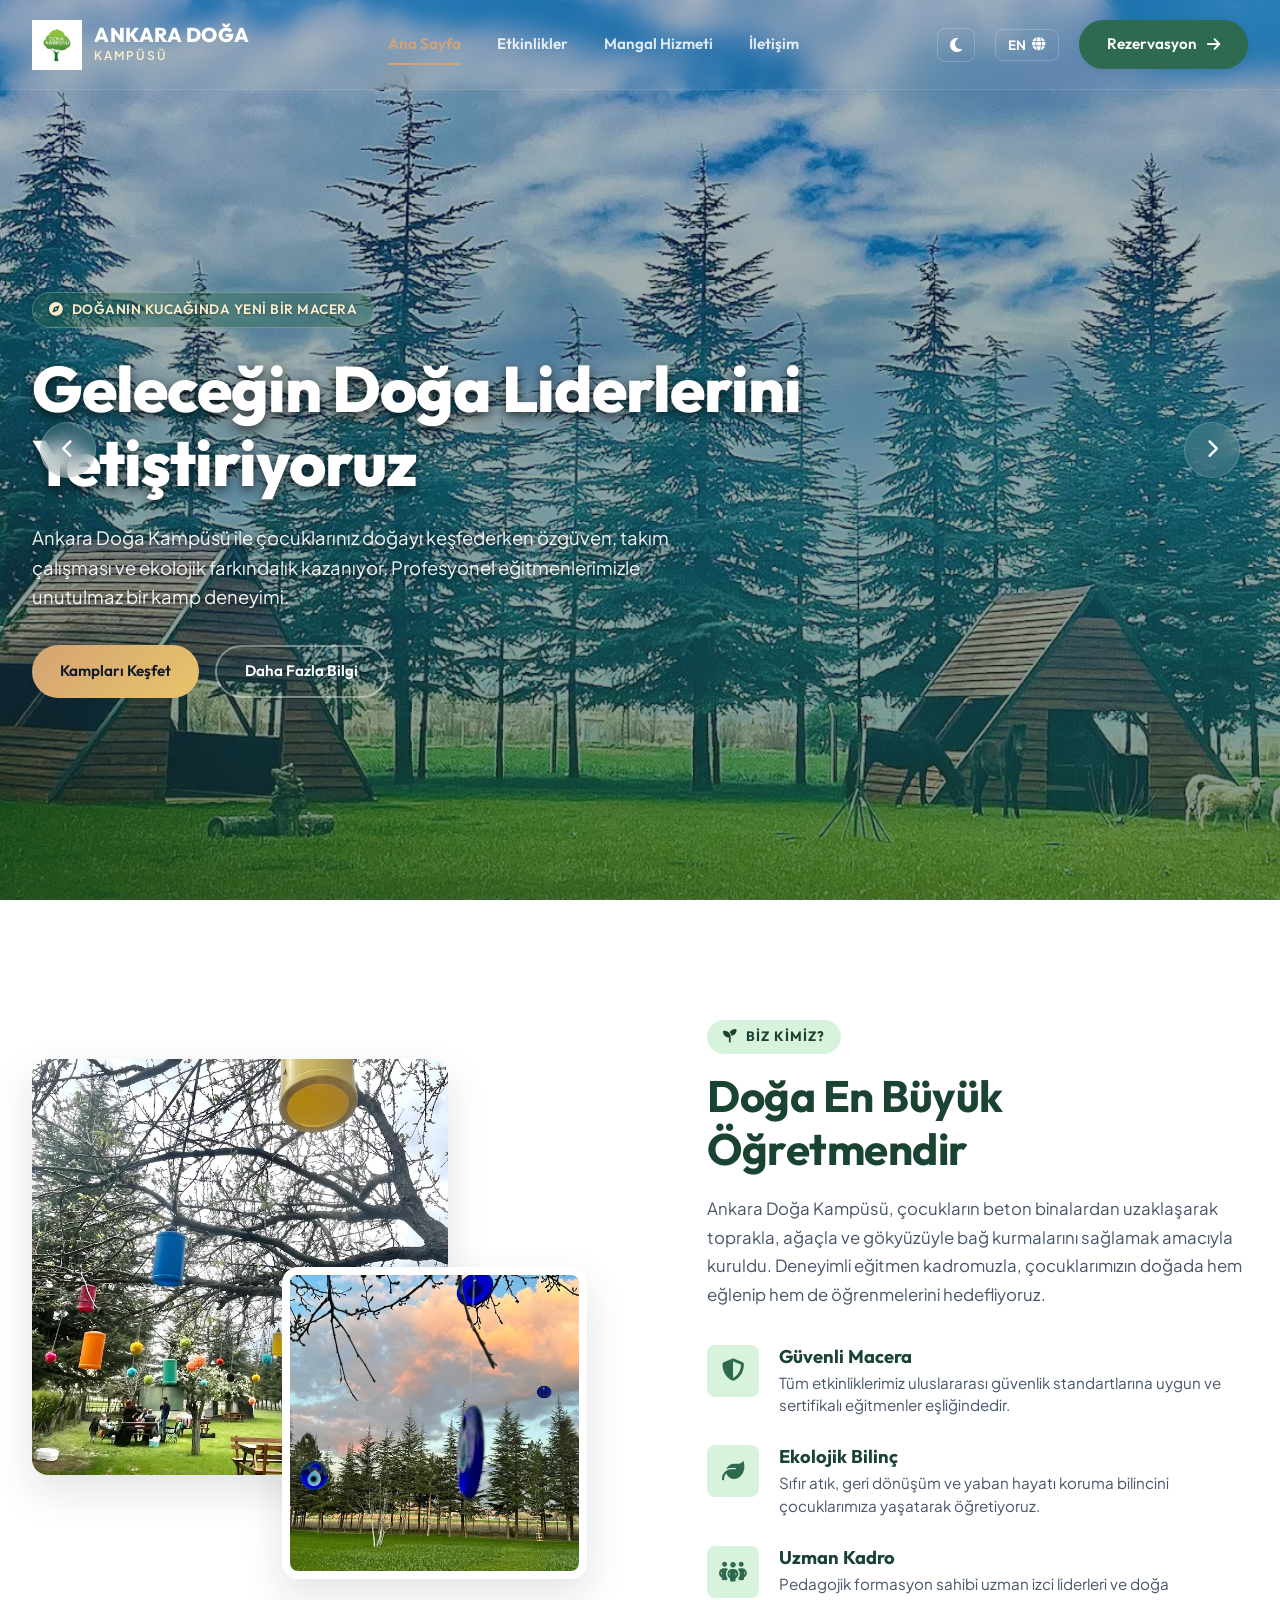
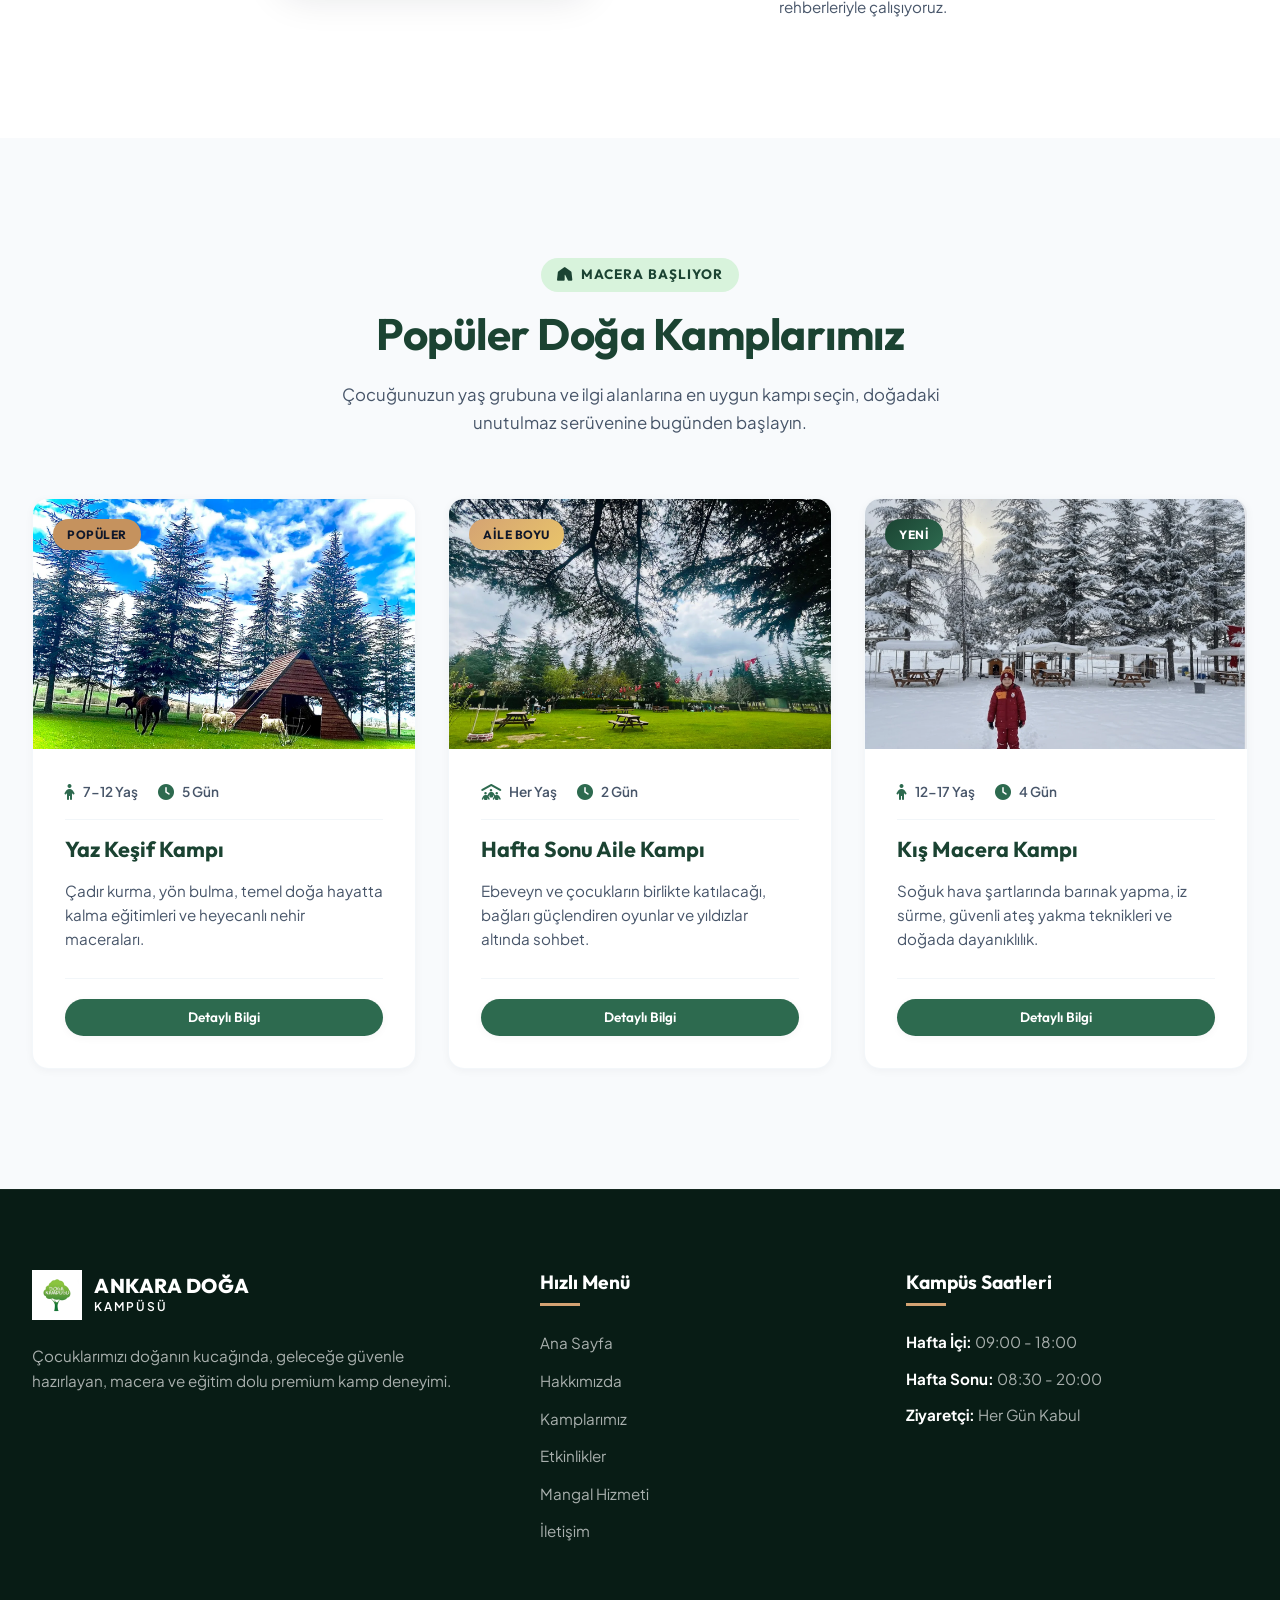
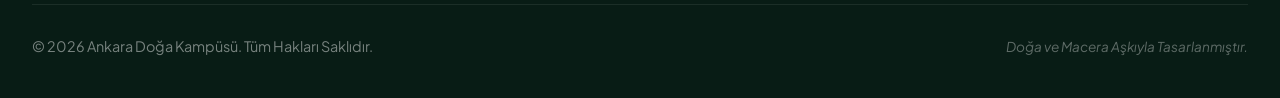
==== commit da3bf0cb: "feat: anasayfa içerik güncellemeleri - Kış Macera Kampı kartına gerçek kampüs kış fotoğrafı eklendi " ====
--- a/index.html
+++ b/index.html
@@ -153,7 +153,22 @@
 
     <!-- Hero Section -->
     <section id="home" class="hero-showcase">
+        <div class="hero-slider">
+            <div class="hero-slide active" style="background-image: url('images/camp-new-1.webp');"></div>
+            <div class="hero-slide" style="background-image: url('images/camp-new-6.webp');"></div>
+            <div class="hero-slide" style="background-image: url('images/camp-new-2.webp');"></div>
+            <div class="hero-slide" style="background-image: url('images/camp-new-3.webp');"></div>
+        </div>
         <div class="hero-overlay"></div>
+        
+        <!-- Slider Navigation Buttons -->
+        <button class="slider-btn prev-btn" id="hero-prev-btn" aria-label="Önceki Görsel">
+            <i class="fa-solid fa-chevron-left" aria-hidden="true"></i>
+        </button>
+        <button class="slider-btn next-btn" id="hero-next-btn" aria-label="Sonraki Görsel">
+            <i class="fa-solid fa-chevron-right" aria-hidden="true"></i>
+        </button>
+
         <div class="container hero-container">
             <div class="hero-content">
                 <span class="hero-badge">
@@ -191,10 +206,10 @@
                 <div class="about-images-col">
                     <div class="image-mosaic">
                         <div class="mosaic-item main-img-wrapper">
-                            <img src="images/about-main.webp" alt="Doğada keşif yapan çocuklar" class="mosaic-img main-img" width="727" height="909" loading="lazy">
+                            <img src="images/camp-new-4.webp" alt="Doğada keşif yapan çocuklar" class="mosaic-img main-img" width="727" height="909" loading="lazy">
                         </div>
                         <div class="mosaic-item sub-img-wrapper">
-                            <img src="images/about-sub.webp" alt="Ormanda kamp çadırı" class="mosaic-img sub-img" width="511" height="292" loading="lazy">
+                            <img src="images/camp-new-5.webp" alt="Ormanda kamp çadırı" class="mosaic-img sub-img" width="511" height="292" loading="lazy">
                         </div>
                     </div>
                 </div>
@@ -293,7 +308,7 @@
                 <!-- Card 1: Yaz Kampı -->
                 <div class="camp-card">
                     <div class="camp-img-wrapper">
-                        <img src="images/camp-summer.webp" alt="Yaz Kampı Ateş Başında Çocuklar" class="camp-img" width="914" height="913" loading="lazy">
+                        <img src="images/camp-new-6.webp" alt="Yaz Kampı Ateş Başında Çocuklar" class="camp-img" width="914" height="913" loading="lazy">
                         <span class="camp-badge">
                             <span data-lang="tr">Popüler</span>
                             <span data-lang="en">Popular</span>
@@ -332,7 +347,7 @@
                 <!-- Card 2: Hafta Sonu Aile Kampı -->
                 <div class="camp-card">
                     <div class="camp-img-wrapper">
-                        <img src="images/camp-family.jpg" alt="Hafta sonu doğa kampı çadırlar" class="camp-img" width="600" height="400" loading="lazy">
+                        <img src="images/camp-new-3.webp" alt="Hafta sonu doğa kampı çadırlar" class="camp-img" width="600" height="400" loading="lazy">
                         <span class="camp-badge bg-accent-tag">
                             <span data-lang="tr">Aile Boyu</span>
                             <span data-lang="en">Family</span>
@@ -371,7 +386,7 @@
                 <!-- Card 3: Kış Macera Kampı -->
                 <div class="camp-card">
                     <div class="camp-img-wrapper">
-                        <img src="images/camp-winter.jpg" alt="Kış kampı kar altında çadır" class="camp-img" width="600" height="400" loading="lazy">
+                        <img src="images/camp-winter.webp" alt="Kış kampı kar altında çadır" class="camp-img" width="600" height="400" loading="lazy">
                         <span class="camp-badge bg-primary-tag">
                             <span data-lang="tr">Yeni</span>
                             <span data-lang="en">New</span>
@@ -423,9 +438,7 @@
                 <!-- Col 1: About -->
                 <div class="footer-col brand-col">
                     <a href="#" class="logo footer-logo">
-                        <div class="logo-icon">
-                            <i class="fa-solid fa-tree" aria-hidden="true"></i>
-                        </div>
+                        <img src="images/image.png" alt="Ankara Doğa Kampüsü" width="50" height="50" style="height: 50px; width: 50px;" loading="lazy">
                         <div class="logo-text">
                             <span class="logo-title">ANKARA DOĞA</span>
                             <span class="logo-subtitle">KAMPÜSÜ</span>
--- a/css/style.css
+++ b/css/style.css
@@ -500,13 +500,100 @@
     min-height: 100vh;
     display: flex;
     align-items: center;
-    background-image: url('../images/hero-bg.webp');
+    background-image: url('../images/camp-new-1.webp');
     background-size: cover;
     background-position: center;
     background-repeat: no-repeat;
     color: var(--white);
     padding-top: var(--header-height);
-}
+    overflow: hidden;
+}
+
+.hero-slider {
+    position: absolute;
+    top: 0;
+    left: 0;
+    width: 100%;
+    height: 100%;
+    z-index: 0;
+}
+
+.hero-slide {
+    position: absolute;
+    top: 0;
+    left: 0;
+    width: 100%;
+    height: 100%;
+    background-size: cover;
+    background-position: center;
+    background-repeat: no-repeat;
+    opacity: 0;
+    transition: opacity 1.5s ease-in-out;
+}
+
+.hero-slide.active {
+    opacity: 1;
+}
+
+/* Slider Navigation Buttons */
+.slider-btn {
+    position: absolute;
+    top: 50%;
+    transform: translateY(-50%);
+    width: 56px;
+    height: 56px;
+    background-color: rgba(255, 255, 255, 0.1);
+    backdrop-filter: blur(10px);
+    -webkit-backdrop-filter: blur(10px);
+    border: 1px solid rgba(255, 255, 255, 0.2);
+    border-radius: var(--radius-full);
+    color: var(--white);
+    display: flex;
+    align-items: center;
+    justify-content: center;
+    cursor: pointer;
+    z-index: 3;
+    font-size: 1.2rem;
+    transition: all var(--transition-smooth);
+}
+
+.slider-btn:hover {
+    background-color: var(--accent);
+    border-color: var(--accent);
+    color: var(--text-dark);
+    transform: translateY(-50%) scale(1.08);
+    box-shadow: 0 0 20px rgba(212, 163, 115, 0.4);
+}
+
+.prev-btn {
+    left: 40px;
+}
+
+.next-btn {
+    right: 40px;
+}
+
+/* Responsive Slider Buttons */
+@media (max-width: 900px) {
+    .slider-btn {
+        width: 46px;
+        height: 46px;
+        font-size: 1rem;
+    }
+    .prev-btn {
+        left: 20px;
+    }
+    .next-btn {
+        right: 20px;
+    }
+}
+
+@media (max-width: 600px) {
+    .slider-btn {
+        display: none; /* Hide buttons on very small mobile screens to keep layout clean */
+    }
+}
+
 
 .hero-overlay {
     position: absolute;
@@ -514,7 +601,7 @@
     left: 0;
     width: 100%;
     height: 100%;
-    background: linear-gradient(180deg, rgba(15, 23, 42, 0.6) 0%, rgba(27, 67, 50, 0.8) 100%);
+    background: linear-gradient(180deg, rgba(15, 23, 42, 0.3) 0%, rgba(27, 67, 50, 0.55) 100%);
     z-index: 1;
 }
 
@@ -546,6 +633,7 @@
     border: 1px solid rgba(250, 237, 205, 0.25);
     letter-spacing: 0.5px;
     text-transform: uppercase;
+    text-shadow: 0 1px 3px rgba(0, 0, 0, 0.3);
 }
 
 .hero-title {
@@ -553,13 +641,15 @@
     line-height: 1.15;
     font-weight: 800;
     letter-spacing: -1px;
+    text-shadow: 0 4px 12px rgba(0, 0, 0, 0.7);
 }
 
 .hero-desc {
     font-size: 1.15rem;
-    color: rgba(255, 255, 255, 0.85);
+    color: rgba(255, 255, 255, 0.95);
     max-width: 650px;
     line-height: 1.6;
+    text-shadow: 0 2px 8px rgba(0, 0, 0, 0.7);
 }
 
 .hero-buttons {
